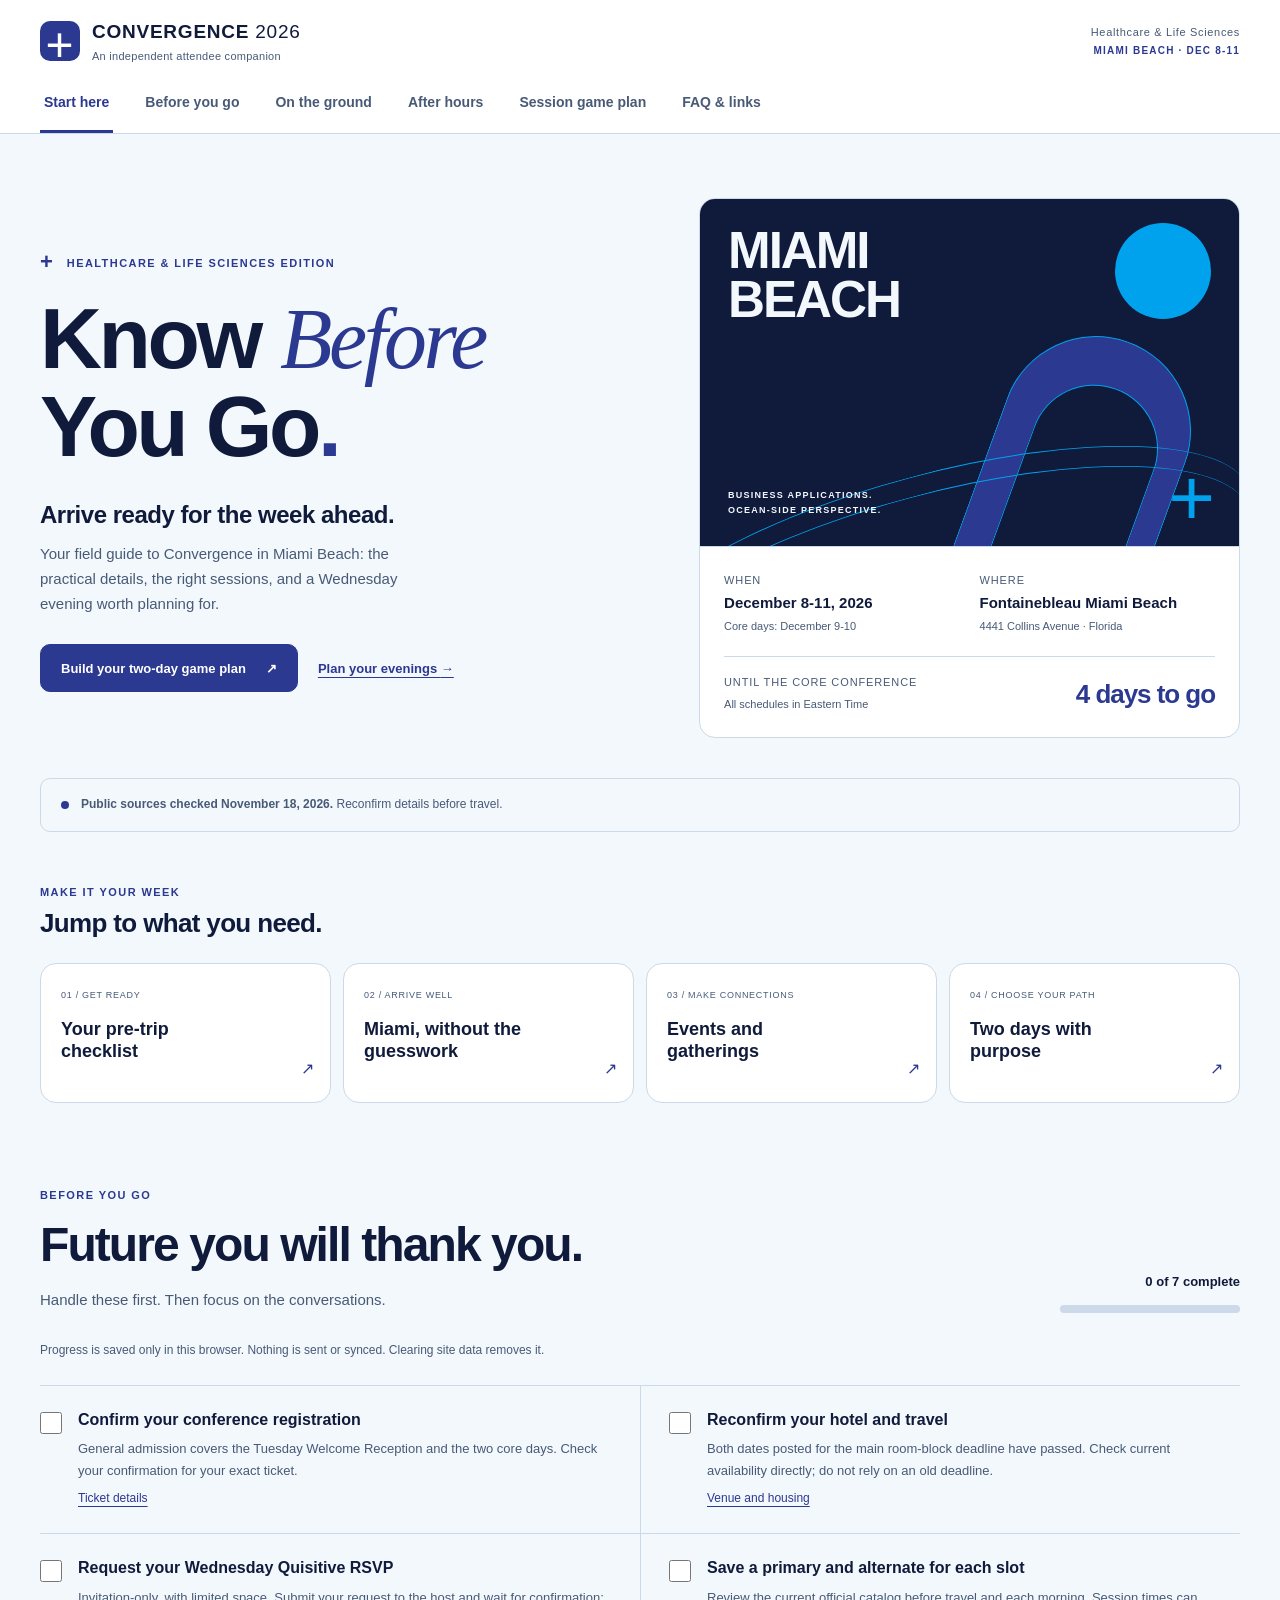
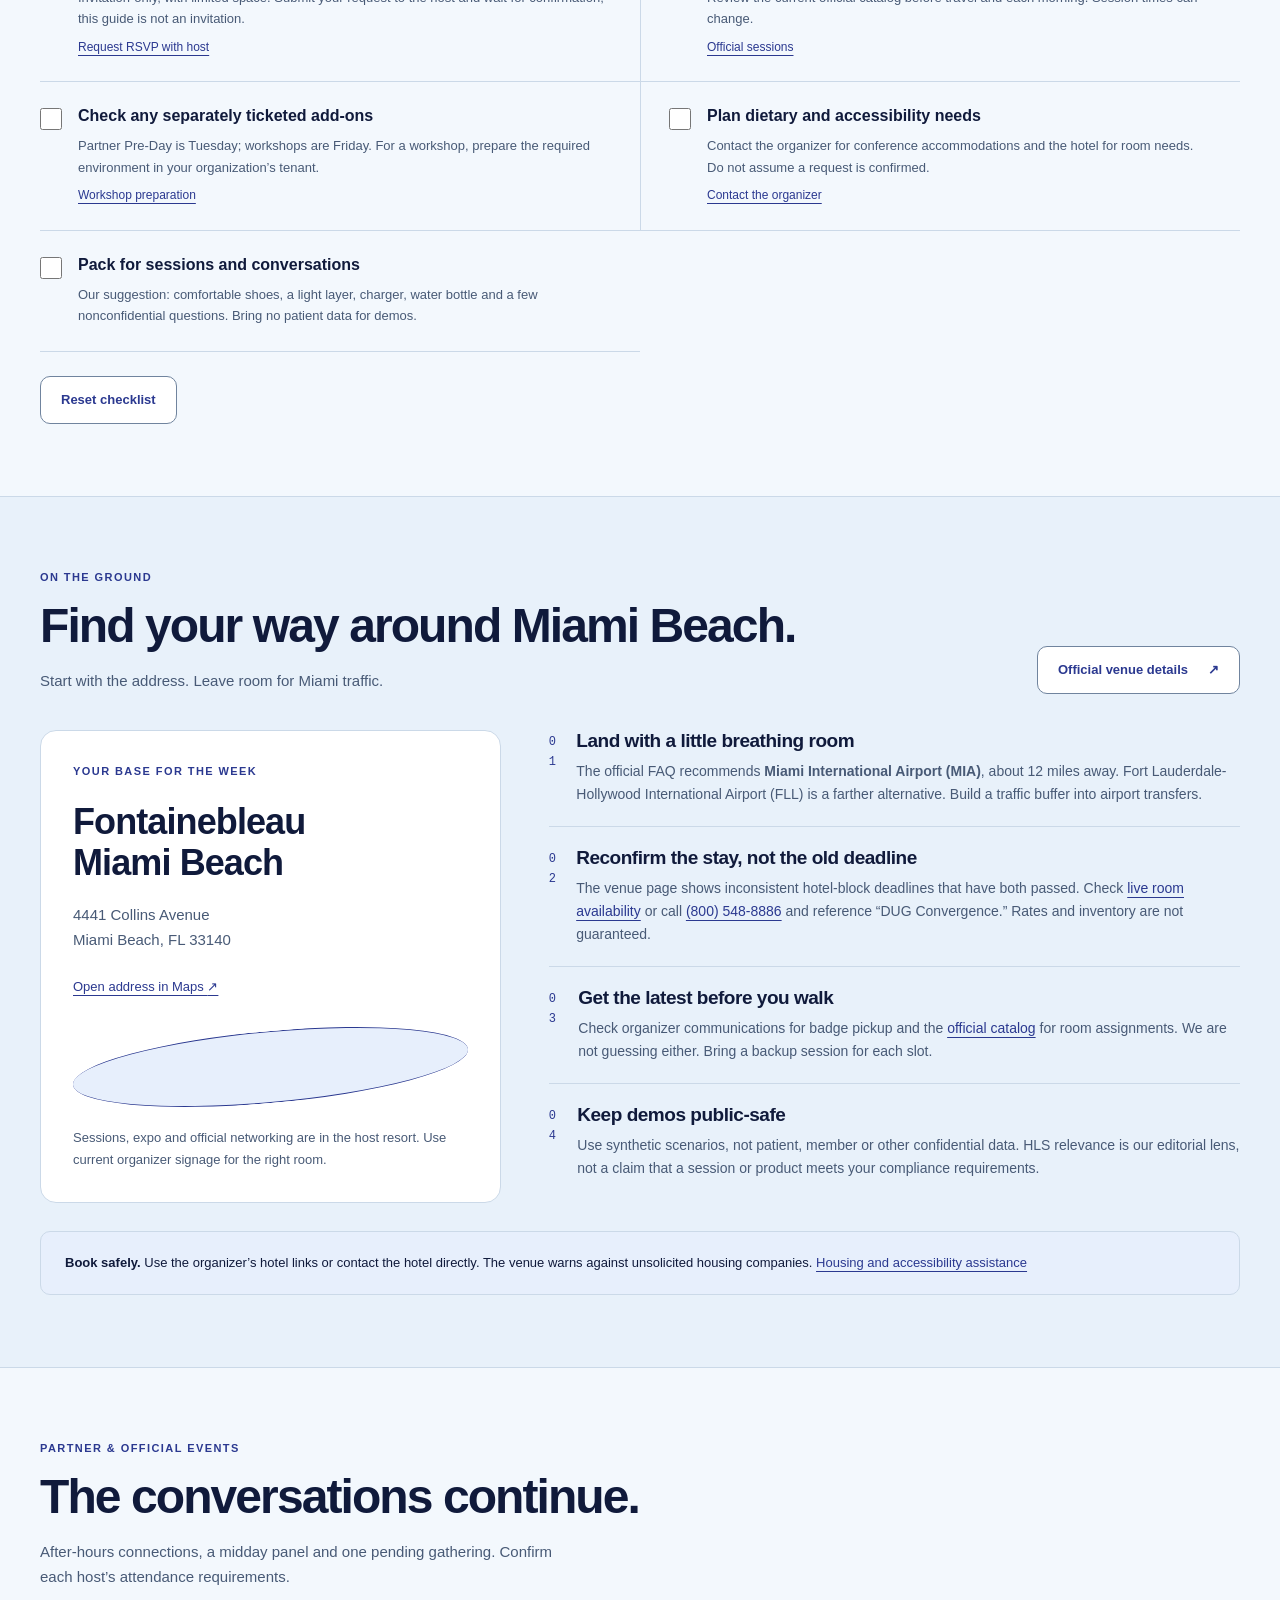
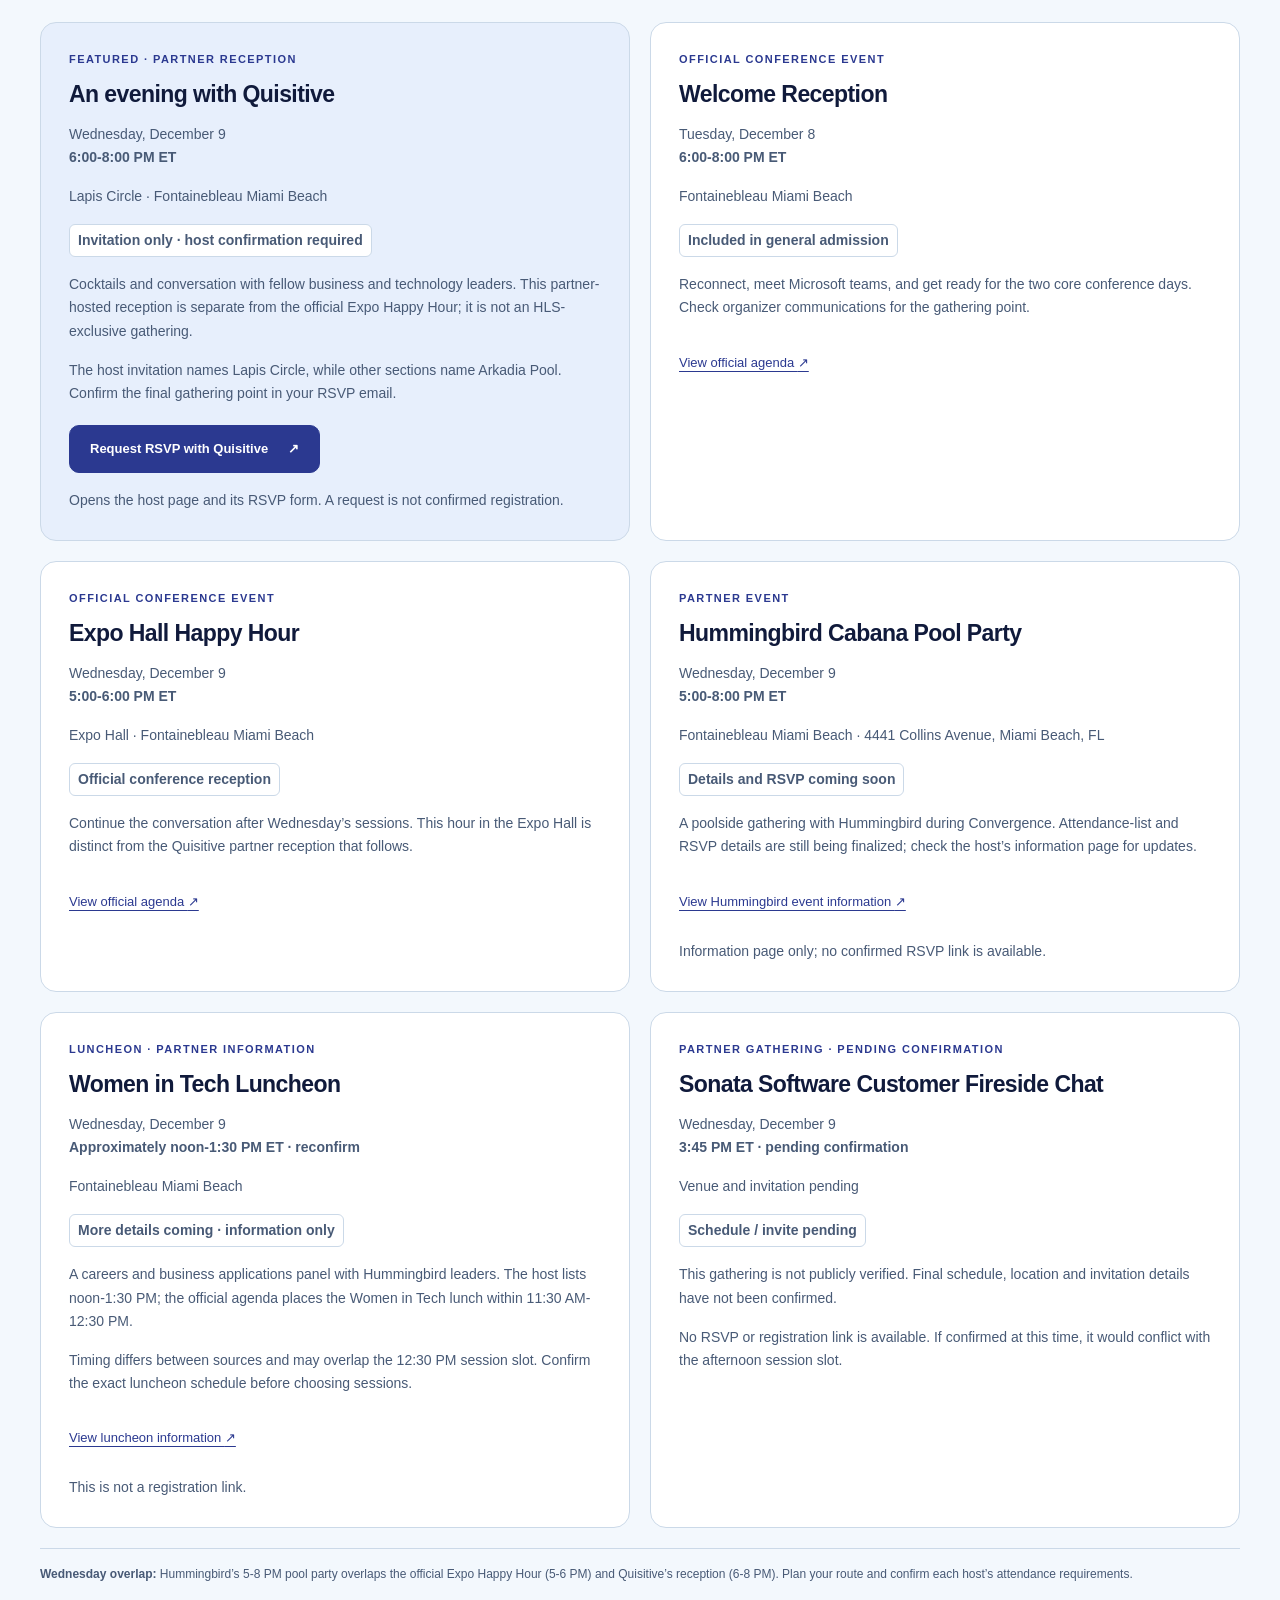
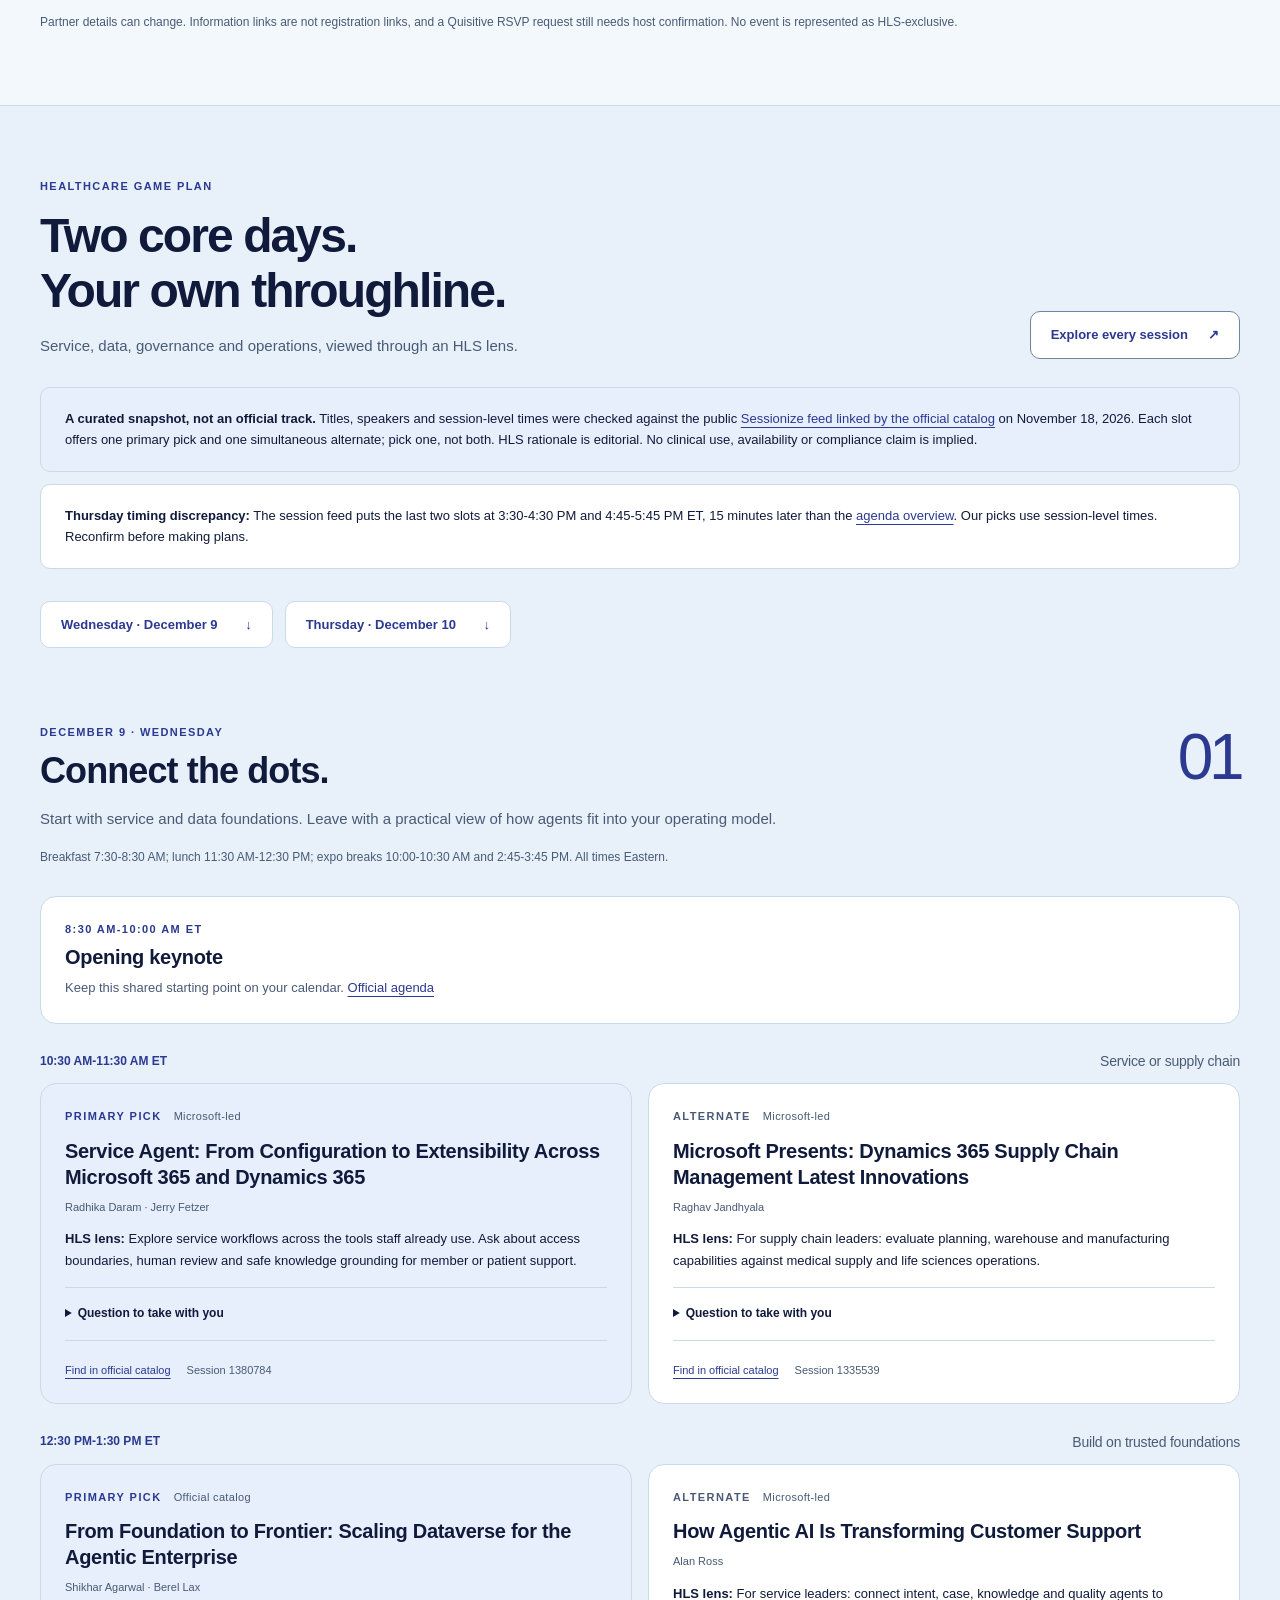
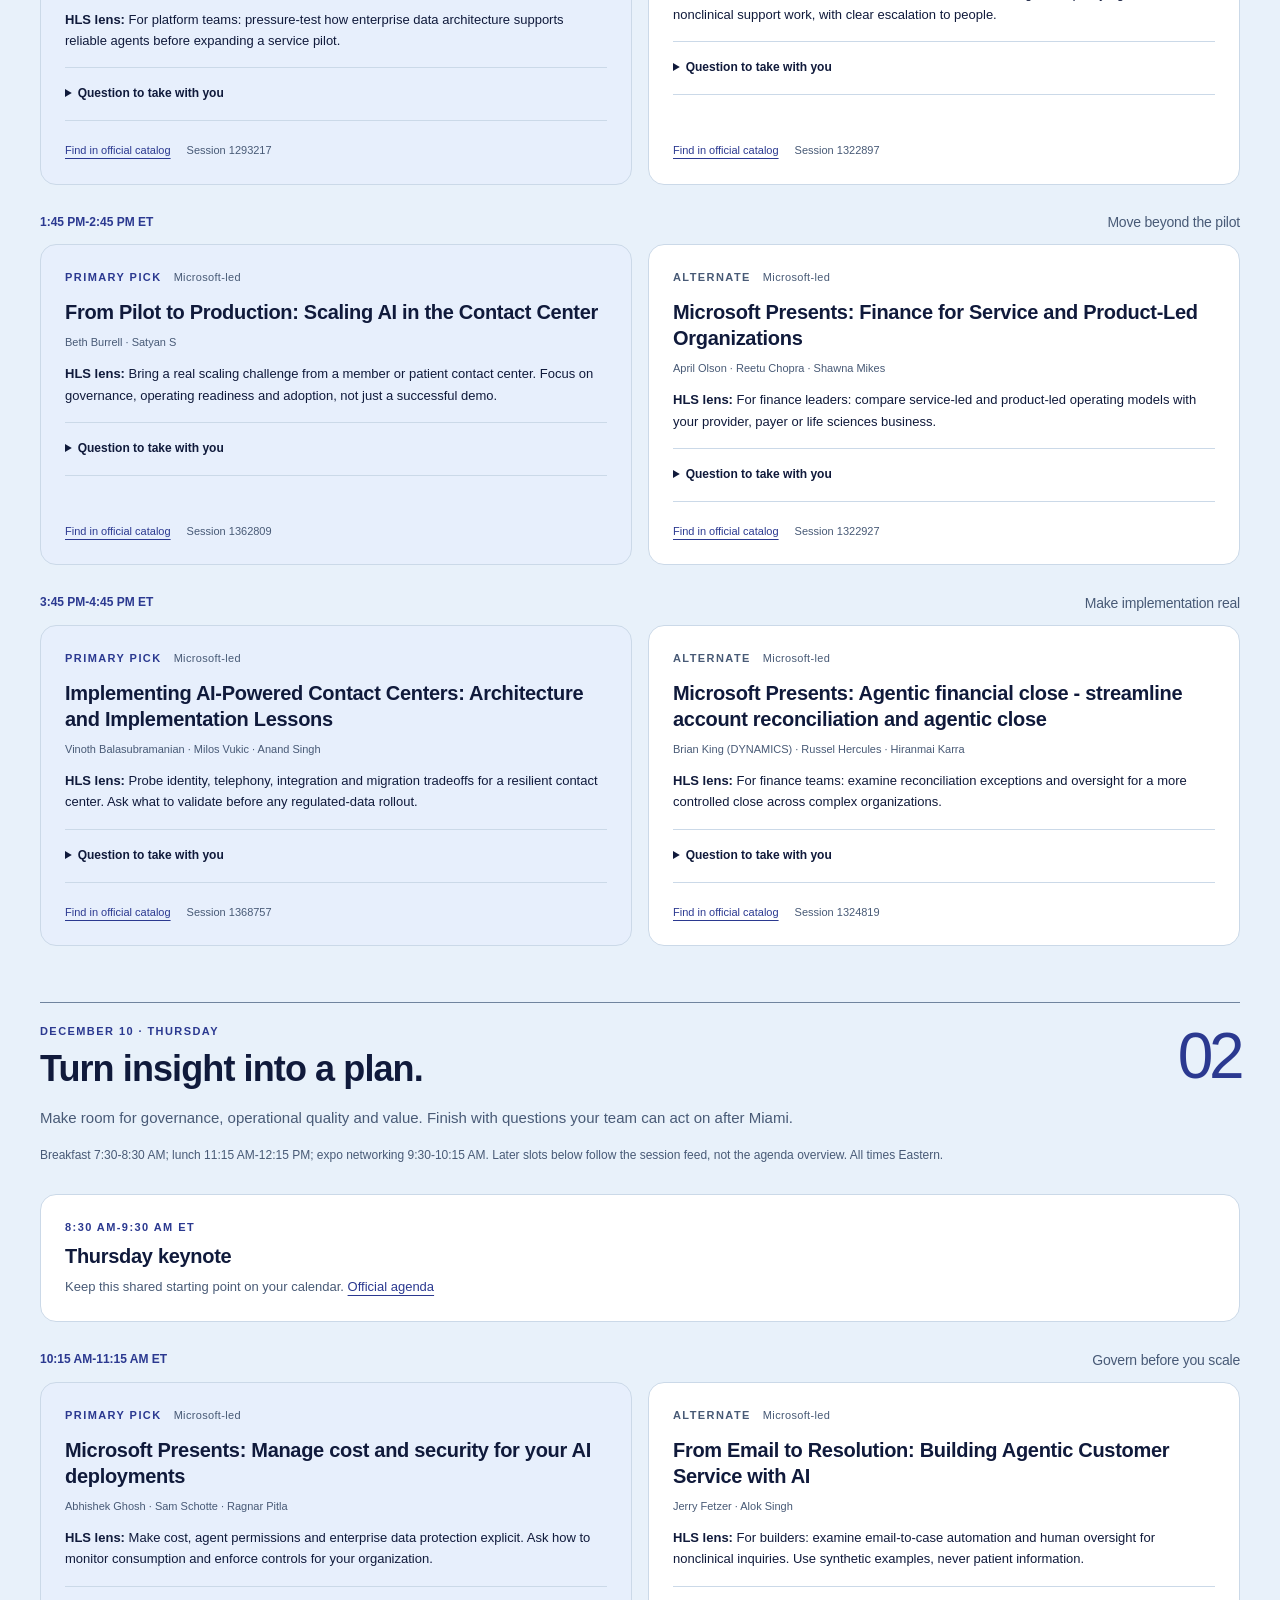
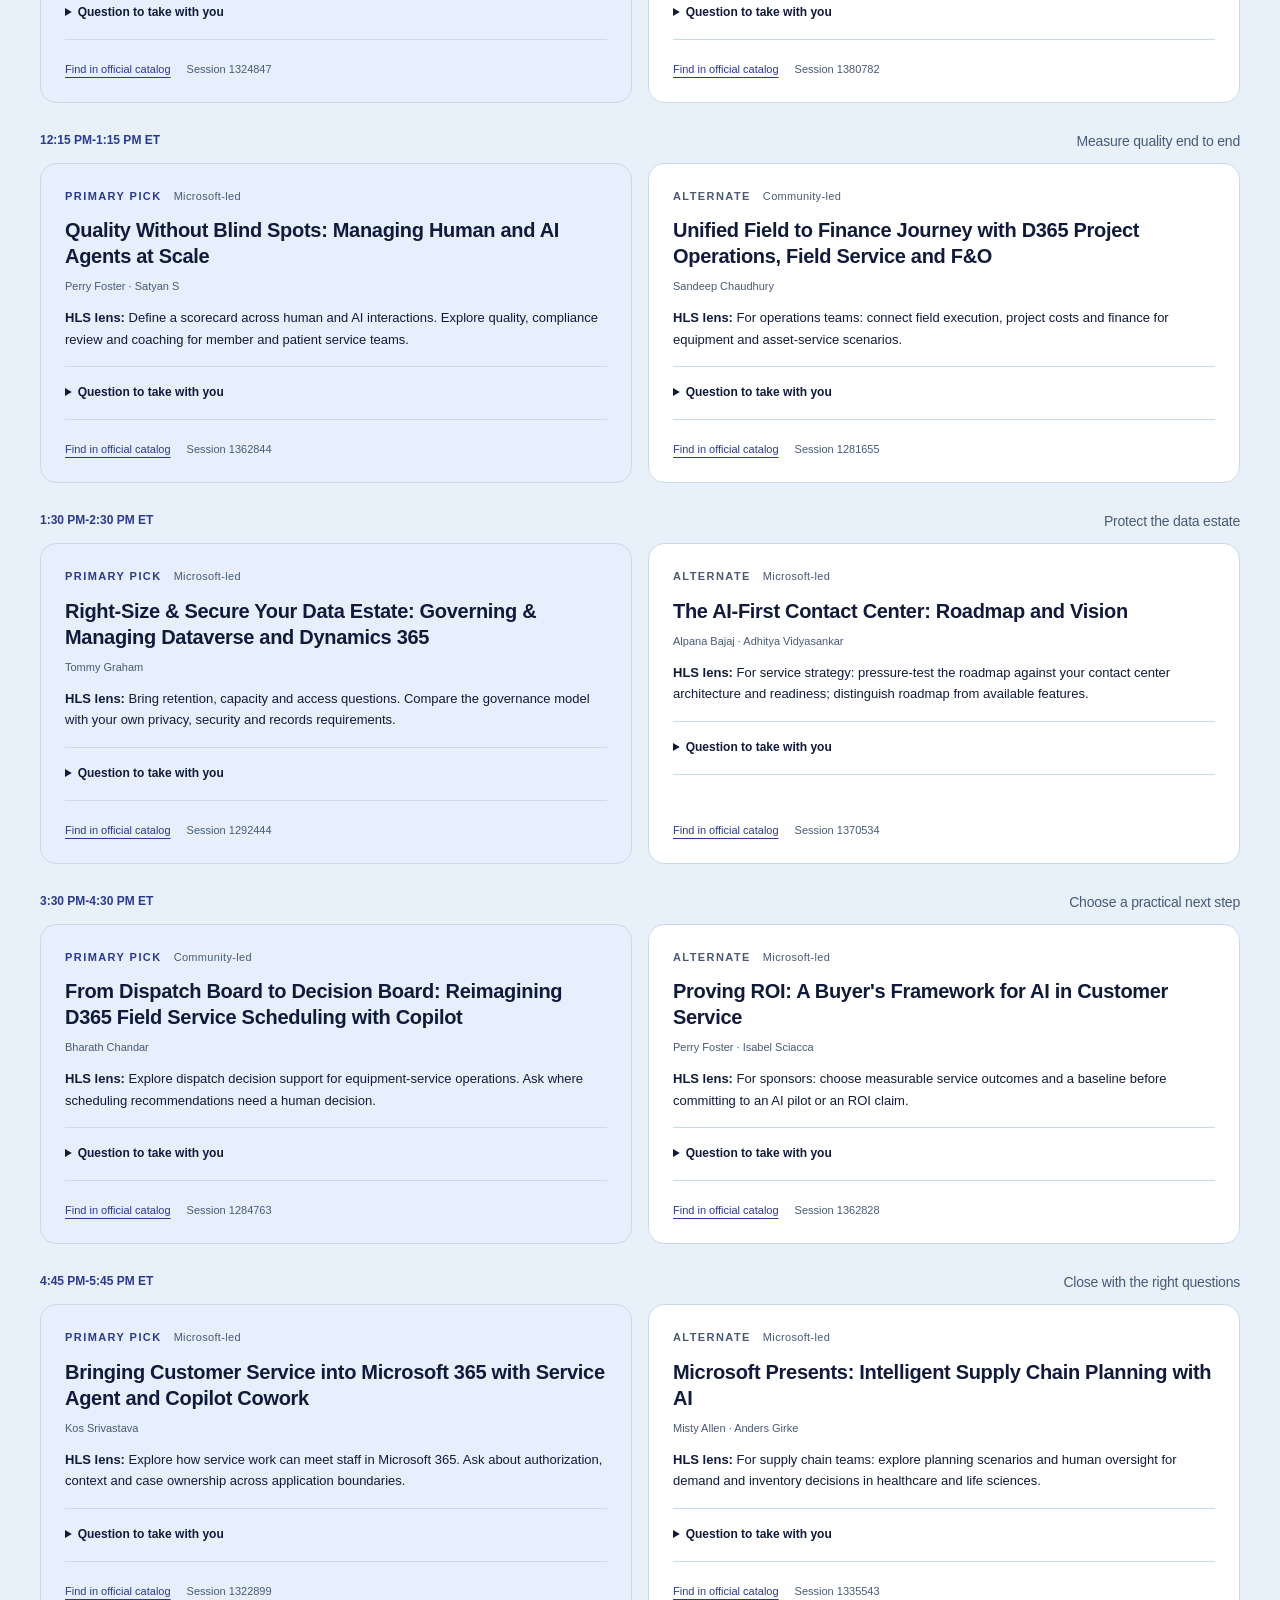
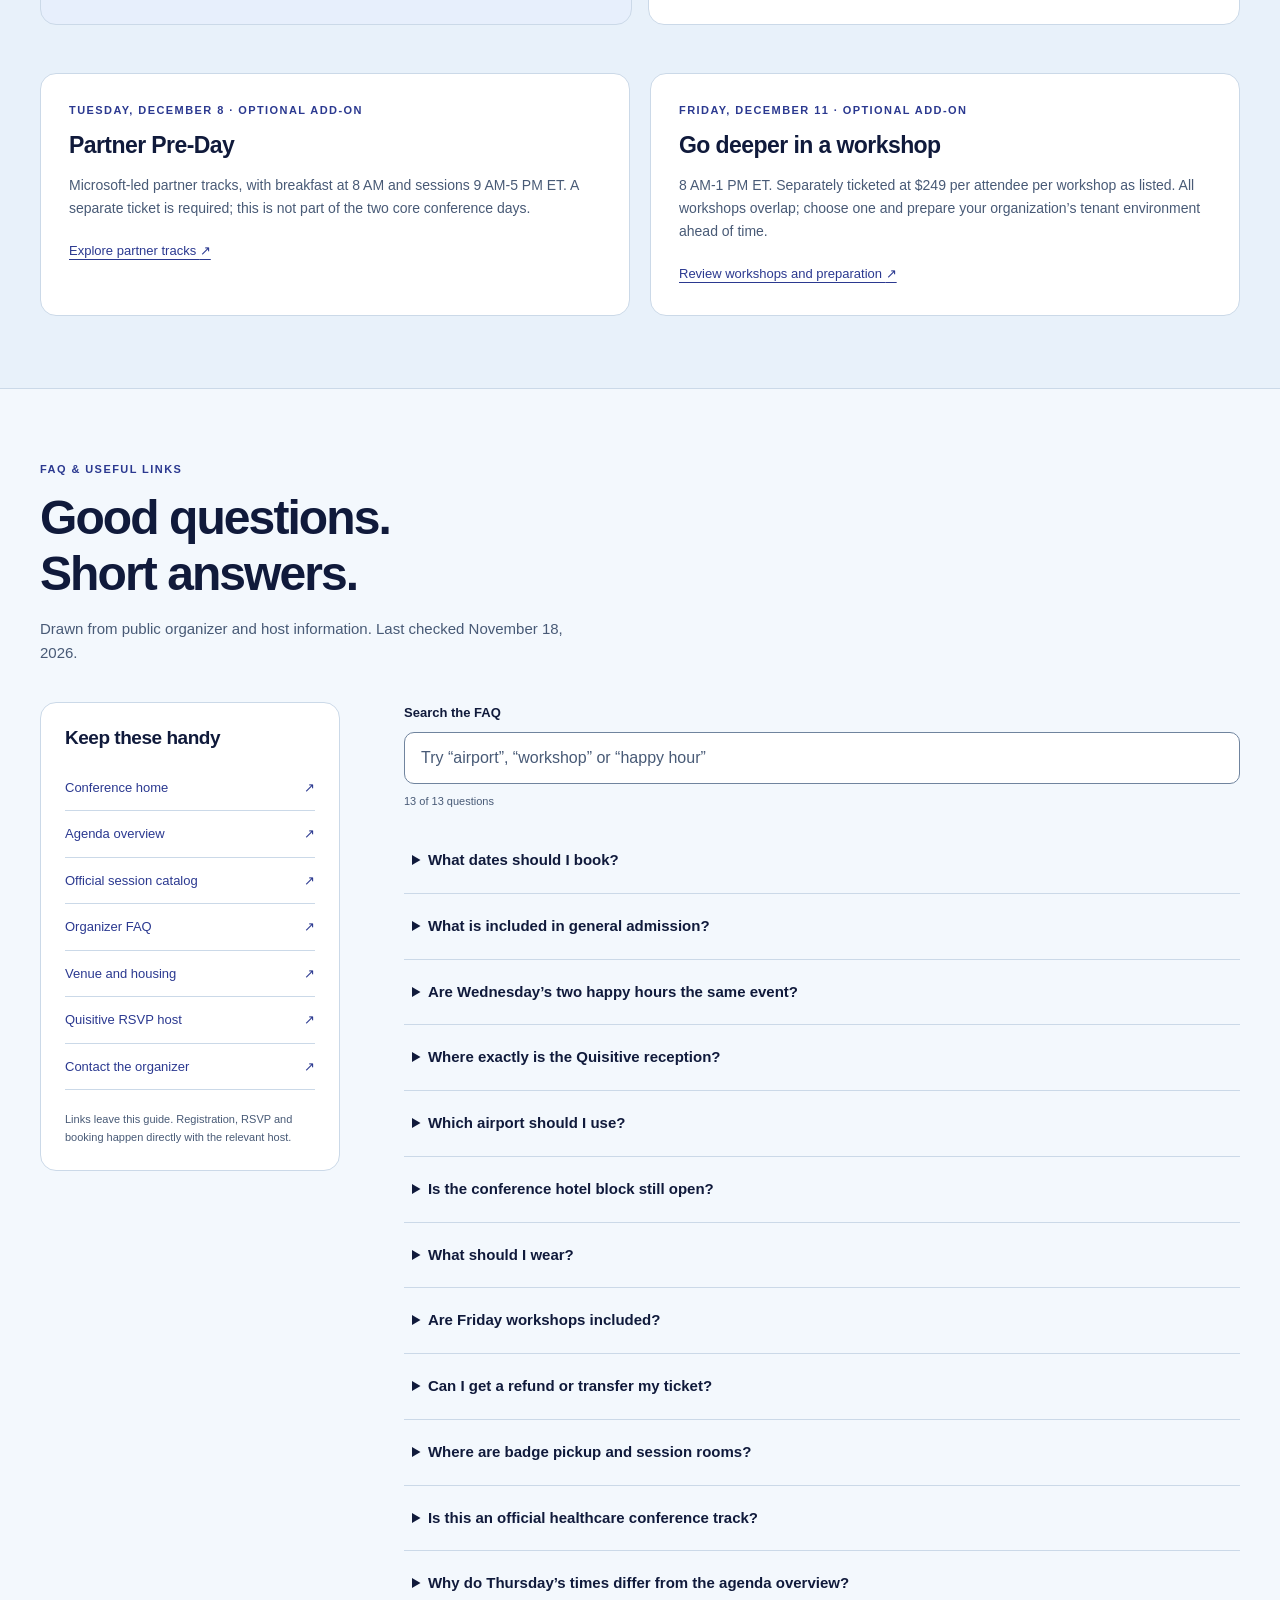
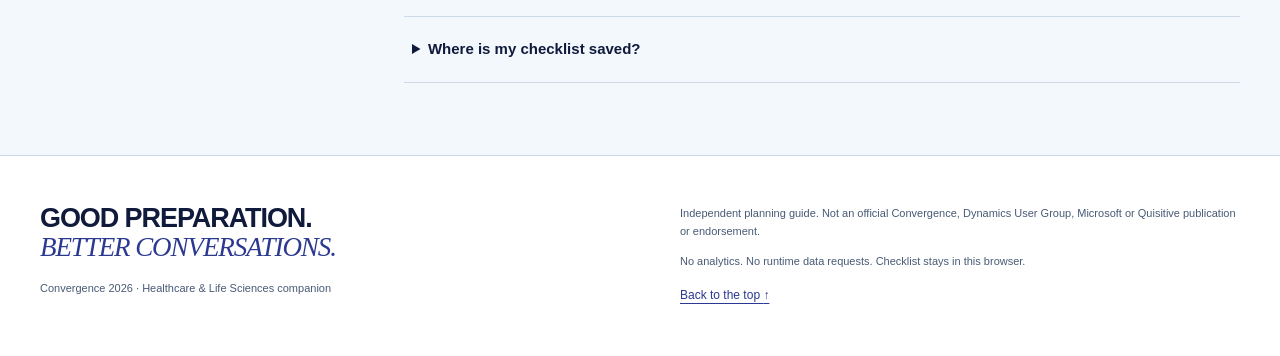
==== index.html @ deee5cc0 "Publish Convergence 2026 attendee guide Co-authored-by: Copilot App <223556219+Copilot@users.noreply" ====
<!doctype html>
<html lang="en">
<head>
<meta charset="UTF-8">
<meta name="viewport" content="width=device-width, initial-scale=1">
<meta name="description" content="A Healthcare & Life Sciences companion to Convergence 2026 in Miami Beach. Plan your trip, sessions and Wednesday evening.">
<meta name="color-scheme" content="light dark">
<title>Know Before You Go | Convergence 2026 · Healthcare & Life Sciences</title>
<script>
  (() => {
    const param = new URLSearchParams(window.location.search).get("scoutTheme");
    const theme =
      param || (window.matchMedia("(prefers-color-scheme: dark)").matches ? "dark" : "light");
    document.documentElement.setAttribute("data-theme", theme);
  })();
</script>
<link rel="stylesheet" href="styles.css">
</head>
<body>
<a class="skip" href="#main">Skip to content</a>
<header class="site-header">
  <div class="wrap header-inner"><a class="brand" href="#start" aria-label="Convergence guide home"><span class="brand-mark" aria-hidden="true">+</span><span>CONVERGENCE <b>2026</b><small>An independent attendee companion</small></span></a><span class="edition">Healthcare &amp; Life Sciences<br><strong>MIAMI BEACH · DEC 8-11</strong></span></div>
  <nav class="wrap nav" aria-label="Guide topics">
    <a href="#start">Start here</a><a href="#before">Before you go</a><a href="#ground">On the ground</a><a href="#evenings">After hours</a><a href="#gameplan">Session game plan</a><a href="#faq">FAQ &amp; links</a>
  </nav>
</header>
<main id="main">
<section class="hero wrap" id="start" aria-labelledby="hero-title">
  <div class="hero-copy"><p class="eyebrow"><span class="mini-plus" aria-hidden="true">+</span> Healthcare &amp; Life Sciences edition</p><h1 id="hero-title">Know <em>Before</em><br>You Go<span class="period">.</span></h1><p class="lede">Arrive ready for the week ahead.</p><p class="hero-description">Your field guide to Convergence in Miami Beach: the practical details, the right sessions, and a Wednesday evening worth planning for.</p><div class="actions"><a class="button" href="#gameplan">Build your two-day game plan <span aria-hidden="true">↗</span></a><a class="text-link" href="#evenings">Plan your evenings <span aria-hidden="true">→</span></a></div></div>
  <div class="destination" aria-label="Destination details">
    <div class="destination-art" aria-hidden="true"><span class="art-label">MIAMI<br>BEACH</span><span class="sun"></span><span class="arch arch-one"></span><span class="arch arch-two"></span><span class="coast coast-one"></span><span class="coast coast-two"></span><span class="art-plus">+</span><span class="art-caption">BUSINESS APPLICATIONS.<br>OCEAN-SIDE PERSPECTIVE.</span></div>
    <div class="destination-details"><div><span>When</span><strong>December 8-11, 2026</strong><small>Core days: December 9-10</small></div><div><span>Where</span><strong>Fontainebleau Miami Beach</strong><small>4441 Collins Avenue · Florida</small></div><div class="countdown"><span>Until the core conference</span><strong id="countdown">December 9</strong><small>All schedules in Eastern Time</small></div></div>
  </div>
</section>
<div class="wrap"><div class="status-band"><span class="status-dot" aria-hidden="true"></span><p><strong>Public sources checked <time datetime="2026-11-18">November 18, 2026</time>.</strong> Reconfirm details before travel.</p></div></div>
<section class="wrap jump-section" aria-labelledby="jump-title"><div class="section-top"><p class="eyebrow">Make it your week</p><h2 id="jump-title">Jump to what you need.</h2></div><nav class="jump-grid" aria-label="Jump to a topic"><a href="#before"><span>01 / GET READY</span><strong>Your pre-trip checklist</strong><b aria-hidden="true">↗</b></a><a href="#ground"><span>02 / ARRIVE WELL</span><strong>Miami, without the guesswork</strong><b aria-hidden="true">↗</b></a><a href="#evenings"><span>03 / MAKE CONNECTIONS</span><strong>Events and gatherings</strong><b aria-hidden="true">↗</b></a><a href="#gameplan"><span>04 / CHOOSE YOUR PATH</span><strong>Two days with purpose</strong><b aria-hidden="true">↗</b></a></nav></section>
<section class="section wrap" id="before" aria-labelledby="before-title"><div class="section-heading"><div><p class="eyebrow">Before you go</p><h2 id="before-title">Future you will thank you.</h2><p>Handle these first. Then focus on the conversations.</p></div><div class="progress-box"><strong id="check-count">0 of 7 complete</strong><progress id="check-progress" value="0" max="7" aria-label="Pre-trip checklist completion"></progress></div></div>
  <p class="local-note" id="storage-note" role="status">Check things off here. Saving your progress in this browser requires JavaScript and local storage.</p>
  <ul class="checklist"><li><label class="check-row" for="check-registration"><input type="checkbox" id="check-registration" data-check="registration"><span><strong>Confirm your conference registration</strong><span>General admission covers the Tuesday Welcome Reception and the two core days. Check your confirmation for your exact ticket.</span></span></label><p class="check-link"><a href="https://convergence365.com/frequently-asked-questions/">Ticket details</a></p></li><li><label class="check-row" for="check-hotel"><input type="checkbox" id="check-hotel" data-check="hotel"><span><strong>Reconfirm your hotel and travel</strong><span>Both dates posted for the main room-block deadline have passed. Check current availability directly; do not rely on an old deadline.</span></span></label><p class="check-link"><a href="https://convergence365.com/venue/">Venue and housing</a></p></li><li><label class="check-row" for="check-quisitive"><input type="checkbox" id="check-quisitive" data-check="quisitive"><span><strong>Request your Wednesday Quisitive RSVP</strong><span>Invitation-only, with limited space. Submit your request to the host and wait for confirmation; this guide is not an invitation.</span></span></label><p class="check-link"><a href="https://info.quisitive.com/convergence-happy-hour/">Request RSVP with host</a></p></li><li><label class="check-row" for="check-sessions"><input type="checkbox" id="check-sessions" data-check="sessions"><span><strong>Save a primary and alternate for each slot</strong><span>Review the current official catalog before travel and each morning. Session times can change.</span></span></label><p class="check-link"><a href="https://convergence365.com/sessions/">Official sessions</a></p></li><li><label class="check-row" for="check-addons"><input type="checkbox" id="check-addons" data-check="addons"><span><strong>Check any separately ticketed add-ons</strong><span>Partner Pre-Day is Tuesday; workshops are Friday. For a workshop, prepare the required environment in your organization’s tenant.</span></span></label><p class="check-link"><a href="https://convergence365.com/workshops/">Workshop preparation</a></p></li><li><label class="check-row" for="check-access"><input type="checkbox" id="check-access" data-check="access"><span><strong>Plan dietary and accessibility needs</strong><span>Contact the organizer for conference accommodations and the hotel for room needs. Do not assume a request is confirmed.</span></span></label><p class="check-link"><a href="mailto:info@dynamicsusergroup.com">Contact the organizer</a></p></li><li><label class="check-row" for="check-pack"><input type="checkbox" id="check-pack" data-check="pack"><span><strong>Pack for sessions and conversations</strong><span>Our suggestion: comfortable shoes, a light layer, charger, water bottle and a few nonconfidential questions. Bring no patient data for demos.</span></span></label></li></ul>
  <button class="secondary" id="reset-checks" type="button" hidden>Reset checklist</button>
</section>
<section class="section ground-section" id="ground" aria-labelledby="ground-title"><div class="wrap"><div class="section-heading"><div><p class="eyebrow">On the ground</p><h2 id="ground-title">Find your way around Miami Beach.</h2><p>Start with the address. Leave room for Miami traffic.</p></div><a class="button secondary" href="https://convergence365.com/venue/">Official venue details <span aria-hidden="true">↗</span></a></div>
  <div class="logistics-grid"><article class="venue-card"><p class="eyebrow">Your base for the week</p><h3>Fontainebleau<br>Miami Beach</h3><address>4441 Collins Avenue<br>Miami Beach, FL 33140</address><a href="https://www.google.com/maps/search/?api=1&amp;query=Fontainebleau+Miami+Beach+4441+Collins+Avenue">Open address in Maps <span aria-hidden="true">↗</span></a><div class="venue-line" aria-hidden="true"></div><p>Sessions, expo and official networking are in the host resort. Use current organizer signage for the right room.</p></article>
  <div class="logistics-notes"><article><span class="number">01</span><div><h3>Land with a little breathing room</h3><p>The official FAQ recommends <strong>Miami International Airport (MIA)</strong>, about 12 miles away. Fort Lauderdale-Hollywood International Airport (FLL) is a farther alternative. Build a traffic buffer into airport transfers.</p></div></article><article><span class="number">02</span><div><h3>Reconfirm the stay, not the old deadline</h3><p>The venue page shows inconsistent hotel-block deadlines that have both passed. Check <a href="https://book.passkey.com/go/convergence2026">live room availability</a> or call <a href="tel:+18005488886">(800) 548-8886</a> and reference “DUG Convergence.” Rates and inventory are not guaranteed.</p></div></article><article><span class="number">03</span><div><h3>Get the latest before you walk</h3><p>Check organizer communications for badge pickup and the <a href="https://convergence365.com/sessions/">official catalog</a> for room assignments. We are not guessing either. Bring a backup session for each slot.</p></div></article><article><span class="number">04</span><div><h3>Keep demos public-safe</h3><p>Use synthetic scenarios, not patient, member or other confidential data. HLS relevance is our editorial lens, not a claim that a session or product meets your compliance requirements.</p></div></article></div></div>
  <div class="note"><strong>Book safely.</strong> Use the organizer’s hotel links or contact the hotel directly. The venue warns against unsolicited housing companies. <a href="https://convergence365.com/venue/">Housing and accessibility assistance</a></div>
</div></section>
<section class="section wrap" id="evenings" aria-labelledby="evenings-title"><div class="section-heading"><div><p class="eyebrow">Partner &amp; official events</p><h2 id="evenings-title">The conversations continue.</h2><p>After-hours connections, a midday panel and one pending gathering. Confirm each host’s attendance requirements.</p></div></div>
  <div class="two-col events-grid"><article class="card event-card event-featured" id="event-quisitive" aria-labelledby="event-title-quisitive">
  <p class="eyebrow">Featured · Partner reception</p>
  <h3 id="event-title-quisitive">An evening with Quisitive</h3>
  <p class="event-when">Wednesday, December 9<br><strong>6:00-8:00 PM ET</strong></p>
  <p class="event-location">Lapis Circle · Fontainebleau Miami Beach</p>
  <p class="event-status">Invitation only · host confirmation required</p>
  <p>Cocktails and conversation with fellow business and technology leaders. This partner-hosted reception is separate from the official Expo Happy Hour; it is not an HLS-exclusive gathering.</p>
  <p class="event-note">The host invitation names Lapis Circle, while other sections name Arkadia Pool. Confirm the final gathering point in your RSVP email.</p>
  <a class="button" href="https://info.quisitive.com/convergence-happy-hour/">Request RSVP with Quisitive <span aria-hidden="true">↗</span></a>
  <p class="event-footnote">Opens the host page and its RSVP form. A request is not confirmed registration.</p>
</article><article class="card event-card" id="event-welcome" aria-labelledby="event-title-welcome">
  <p class="eyebrow">Official conference event</p>
  <h3 id="event-title-welcome">Welcome Reception</h3>
  <p class="event-when">Tuesday, December 8<br><strong>6:00-8:00 PM ET</strong></p>
  <p class="event-location">Fontainebleau Miami Beach</p>
  <p class="event-status">Included in general admission</p>
  <p>Reconnect, meet Microsoft teams, and get ready for the two core conference days. Check organizer communications for the gathering point.</p>
  
  <a class="event-info-link" href="https://convergence365.com/agenda-at-a-glance/">View official agenda <span aria-hidden="true">↗</span></a>
  
</article><article class="card event-card" id="event-expo" aria-labelledby="event-title-expo">
  <p class="eyebrow">Official conference event</p>
  <h3 id="event-title-expo">Expo Hall Happy Hour</h3>
  <p class="event-when">Wednesday, December 9<br><strong>5:00-6:00 PM ET</strong></p>
  <p class="event-location">Expo Hall · Fontainebleau Miami Beach</p>
  <p class="event-status">Official conference reception</p>
  <p>Continue the conversation after Wednesday’s sessions. This hour in the Expo Hall is distinct from the Quisitive partner reception that follows.</p>
  
  <a class="event-info-link" href="https://convergence365.com/agenda-at-a-glance/">View official agenda <span aria-hidden="true">↗</span></a>
  
</article><article class="card event-card" id="event-hummingbird-pool" aria-labelledby="event-title-hummingbird-pool">
  <p class="eyebrow">Partner event</p>
  <h3 id="event-title-hummingbird-pool">Hummingbird Cabana Pool Party</h3>
  <p class="event-when">Wednesday, December 9<br><strong>5:00-8:00 PM ET</strong></p>
  <p class="event-location">Fontainebleau Miami Beach · 4441 Collins Avenue, Miami Beach, FL</p>
  <p class="event-status">Details and RSVP coming soon</p>
  <p>A poolside gathering with Hummingbird during Convergence. Attendance-list and RSVP details are still being finalized; check the host’s information page for updates.</p>
  
  <a class="event-info-link" href="https://hummingbirdworks.ai/events/convergence-365-2026">View Hummingbird event information <span aria-hidden="true">↗</span></a>
  <p class="event-footnote">Information page only; no confirmed RSVP link is available.</p>
</article><article class="card event-card" id="event-women-in-tech" aria-labelledby="event-title-women-in-tech">
  <p class="eyebrow">Luncheon · partner information</p>
  <h3 id="event-title-women-in-tech">Women in Tech Luncheon</h3>
  <p class="event-when">Wednesday, December 9<br><strong>Approximately noon-1:30 PM ET · reconfirm</strong></p>
  <p class="event-location">Fontainebleau Miami Beach</p>
  <p class="event-status">More details coming · information only</p>
  <p>A careers and business applications panel with Hummingbird leaders. The host lists noon-1:30 PM; the official agenda places the Women in Tech lunch within 11:30 AM-12:30 PM.</p>
  <p class="event-note">Timing differs between sources and may overlap the 12:30 PM session slot. Confirm the exact luncheon schedule before choosing sessions.</p>
  <a class="event-info-link" href="https://hummingbirdworks.ai/events/convergence-365-2026">View luncheon information <span aria-hidden="true">↗</span></a>
  <p class="event-footnote">This is not a registration link.</p>
</article><article class="card event-card" id="event-sonata" aria-labelledby="event-title-sonata">
  <p class="eyebrow">Partner gathering · pending confirmation</p>
  <h3 id="event-title-sonata">Sonata Software Customer Fireside Chat</h3>
  <p class="event-when">Wednesday, December 9<br><strong>3:45 PM ET · pending confirmation</strong></p>
  <p class="event-location">Venue and invitation pending</p>
  <p class="event-status">Schedule / invite pending</p>
  <p>This gathering is not publicly verified. Final schedule, location and invitation details have not been confirmed.</p>
  <p class="event-note">No RSVP or registration link is available. If confirmed at this time, it would conflict with the afternoon session slot.</p>
  
  
</article></div>
  <p class="local-note overlap-note"><strong>Wednesday overlap:</strong> Hummingbird’s 5-8 PM pool party overlaps the official Expo Happy Hour (5-6 PM) and Quisitive’s reception (6-8 PM). Plan your route and confirm each host’s attendance requirements.</p>
  <p class="local-note">Partner details can change. Information links are not registration links, and a Quisitive RSVP request still needs host confirmation. No event is represented as HLS-exclusive.</p>
</section>
<section class="section gameplan-section" id="gameplan" aria-labelledby="gameplan-title"><div class="wrap"><div class="section-heading"><div><p class="eyebrow">Healthcare game plan</p><h2 id="gameplan-title">Two core days.<br>Your own throughline.</h2><p>Service, data, governance and operations, viewed through an HLS lens.</p></div><a class="button secondary" href="https://convergence365.com/sessions/">Explore every session <span aria-hidden="true">↗</span></a></div>
  <div class="note"><strong>A curated snapshot, not an official track.</strong> Titles, speakers and session-level times were checked against the public <a href="https://sessionize.com/api/v2/i9eggm8p/view/All">Sessionize feed linked by the official catalog</a> on <time datetime="2026-11-18">November 18, 2026</time>. Each slot offers one primary pick and one simultaneous alternate; pick one, not both. HLS rationale is editorial. No clinical use, availability or compliance claim is implied.</div>
  <div class="note timing-note"><strong>Thursday timing discrepancy:</strong> The session feed puts the last two slots at 3:30-4:30 PM and 4:45-5:45 PM ET, 15 minutes later than the <a href="https://convergence365.com/agenda-at-a-glance/">agenda overview</a>. Our picks use session-level times. Reconfirm before making plans.</div>
  <nav class="day-nav" aria-label="Jump to conference day"><a href="#day-1">Wednesday · December 9 <span aria-hidden="true">↓</span></a><a href="#day-2">Thursday · December 10 <span aria-hidden="true">↓</span></a></nav>
  <section class="day" id="day-1" aria-labelledby="day-heading-1" data-day="2026-12-09">
  <div class="day-heading"><div><p class="eyebrow">December 9 · Wednesday</p><h3 id="day-heading-1">Connect the dots.</h3></div><span class="day-number" aria-hidden="true">01</span></div>
  <p>Start with service and data foundations. Leave with a practical view of how agents fit into your operating model.</p><p class="rhythm">Breakfast 7:30-8:30 AM; lunch 11:30 AM-12:30 PM; expo breaks 10:00-10:30 AM and 2:45-3:45 PM. All times Eastern.</p>
  <div class="keynote"><p class="eyebrow">8:30 AM-10:00 AM ET</p><h4>Opening keynote</h4><p>Keep this shared starting point on your calendar. <a href="https://convergence365.com/agenda-at-a-glance/">Official agenda</a></p></div>
  <section class="slot" aria-labelledby="slot-0-0"><div class="slot-heading"><p class="slot-time">10:30 AM-11:30 AM ET</p><h4 id="slot-0-0">Service or supply chain</h4></div><div class="session-pair"><article class="session primary" data-session-id="1380784">
    <p class="eyebrow">Primary pick <span>Microsoft-led</span></p>
    <h4>Service Agent: From Configuration to Extensibility Across Microsoft 365 and Dynamics 365</h4><p class="speakers">Radhika Daram · Jerry Fetzer</p>
    <p><strong>HLS lens:</strong> Explore service workflows across the tools staff already use. Ask about access boundaries, human review and safe knowledge grounding for member or patient support.</p>
    <details><summary>Question to take with you</summary><p>What is available today, what needs configuration, and what evidence would our security, privacy and operations teams need before production use?</p></details>
    <p class="source"><a href="https://convergence365.com/sessions/">Find in official catalog</a> <span>Session 1380784</span></p>
  </article><article class="session alternate" data-session-id="1335539">
    <p class="eyebrow">Alternate <span>Microsoft-led</span></p>
    <h4>Microsoft Presents: Dynamics 365 Supply Chain Management Latest Innovations</h4><p class="speakers">Raghav Jandhyala</p>
    <p><strong>HLS lens:</strong> For supply chain leaders: evaluate planning, warehouse and manufacturing capabilities against medical supply and life sciences operations.</p>
    <details><summary>Question to take with you</summary><p>What is available today, what needs configuration, and what evidence would our security, privacy and operations teams need before production use?</p></details>
    <p class="source"><a href="https://convergence365.com/sessions/">Find in official catalog</a> <span>Session 1335539</span></p>
  </article></div></section><section class="slot" aria-labelledby="slot-0-1"><div class="slot-heading"><p class="slot-time">12:30 PM-1:30 PM ET</p><h4 id="slot-0-1">Build on trusted foundations</h4></div><div class="session-pair"><article class="session primary" data-session-id="1293217">
    <p class="eyebrow">Primary pick <span>Official catalog</span></p>
    <h4>From Foundation to Frontier: Scaling Dataverse for the Agentic Enterprise</h4><p class="speakers">Shikhar Agarwal · Berel Lax</p>
    <p><strong>HLS lens:</strong> For platform teams: pressure-test how enterprise data architecture supports reliable agents before expanding a service pilot.</p>
    <details><summary>Question to take with you</summary><p>What is available today, what needs configuration, and what evidence would our security, privacy and operations teams need before production use?</p></details>
    <p class="source"><a href="https://convergence365.com/sessions/">Find in official catalog</a> <span>Session 1293217</span></p>
  </article><article class="session alternate" data-session-id="1322897">
    <p class="eyebrow">Alternate <span>Microsoft-led</span></p>
    <h4>How Agentic AI Is Transforming Customer Support</h4><p class="speakers">Alan Ross</p>
    <p><strong>HLS lens:</strong> For service leaders: connect intent, case, knowledge and quality agents to nonclinical support work, with clear escalation to people.</p>
    <details><summary>Question to take with you</summary><p>What is available today, what needs configuration, and what evidence would our security, privacy and operations teams need before production use?</p></details>
    <p class="source"><a href="https://convergence365.com/sessions/">Find in official catalog</a> <span>Session 1322897</span></p>
  </article></div></section><section class="slot" aria-labelledby="slot-0-2"><div class="slot-heading"><p class="slot-time">1:45 PM-2:45 PM ET</p><h4 id="slot-0-2">Move beyond the pilot</h4></div><div class="session-pair"><article class="session primary" data-session-id="1362809">
    <p class="eyebrow">Primary pick <span>Microsoft-led</span></p>
    <h4>From Pilot to Production: Scaling AI in the Contact Center</h4><p class="speakers">Beth Burrell · Satyan S</p>
    <p><strong>HLS lens:</strong> Bring a real scaling challenge from a member or patient contact center. Focus on governance, operating readiness and adoption, not just a successful demo.</p>
    <details><summary>Question to take with you</summary><p>What is available today, what needs configuration, and what evidence would our security, privacy and operations teams need before production use?</p></details>
    <p class="source"><a href="https://convergence365.com/sessions/">Find in official catalog</a> <span>Session 1362809</span></p>
  </article><article class="session alternate" data-session-id="1322927">
    <p class="eyebrow">Alternate <span>Microsoft-led</span></p>
    <h4>Microsoft Presents: Finance for Service and Product-Led Organizations</h4><p class="speakers">April Olson · Reetu Chopra · Shawna Mikes</p>
    <p><strong>HLS lens:</strong> For finance leaders: compare service-led and product-led operating models with your provider, payer or life sciences business.</p>
    <details><summary>Question to take with you</summary><p>What is available today, what needs configuration, and what evidence would our security, privacy and operations teams need before production use?</p></details>
    <p class="source"><a href="https://convergence365.com/sessions/">Find in official catalog</a> <span>Session 1322927</span></p>
  </article></div></section><section class="slot" aria-labelledby="slot-0-3"><div class="slot-heading"><p class="slot-time">3:45 PM-4:45 PM ET</p><h4 id="slot-0-3">Make implementation real</h4></div><div class="session-pair"><article class="session primary" data-session-id="1368757">
    <p class="eyebrow">Primary pick <span>Microsoft-led</span></p>
    <h4>Implementing AI-Powered Contact Centers:  Architecture and Implementation Lessons</h4><p class="speakers">Vinoth Balasubramanian · Milos Vukic · Anand Singh</p>
    <p><strong>HLS lens:</strong> Probe identity, telephony, integration and migration tradeoffs for a resilient contact center. Ask what to validate before any regulated-data rollout.</p>
    <details><summary>Question to take with you</summary><p>What is available today, what needs configuration, and what evidence would our security, privacy and operations teams need before production use?</p></details>
    <p class="source"><a href="https://convergence365.com/sessions/">Find in official catalog</a> <span>Session 1368757</span></p>
  </article><article class="session alternate" data-session-id="1324819">
    <p class="eyebrow">Alternate <span>Microsoft-led</span></p>
    <h4>Microsoft Presents: Agentic financial close - streamline account reconciliation and agentic close</h4><p class="speakers">Brian King (DYNAMICS) · Russel Hercules · Hiranmai Karra</p>
    <p><strong>HLS lens:</strong> For finance teams: examine reconciliation exceptions and oversight for a more controlled close across complex organizations.</p>
    <details><summary>Question to take with you</summary><p>What is available today, what needs configuration, and what evidence would our security, privacy and operations teams need before production use?</p></details>
    <p class="source"><a href="https://convergence365.com/sessions/">Find in official catalog</a> <span>Session 1324819</span></p>
  </article></div></section>
</section><section class="day" id="day-2" aria-labelledby="day-heading-2" data-day="2026-12-10">
  <div class="day-heading"><div><p class="eyebrow">December 10 · Thursday</p><h3 id="day-heading-2">Turn insight into a plan.</h3></div><span class="day-number" aria-hidden="true">02</span></div>
  <p>Make room for governance, operational quality and value. Finish with questions your team can act on after Miami.</p><p class="rhythm">Breakfast 7:30-8:30 AM; lunch 11:15 AM-12:15 PM; expo networking 9:30-10:15 AM. Later slots below follow the session feed, not the agenda overview. All times Eastern.</p>
  <div class="keynote"><p class="eyebrow">8:30 AM-9:30 AM ET</p><h4>Thursday keynote</h4><p>Keep this shared starting point on your calendar. <a href="https://convergence365.com/agenda-at-a-glance/">Official agenda</a></p></div>
  <section class="slot" aria-labelledby="slot-1-0"><div class="slot-heading"><p class="slot-time">10:15 AM-11:15 AM ET</p><h4 id="slot-1-0">Govern before you scale</h4></div><div class="session-pair"><article class="session primary" data-session-id="1324847">
    <p class="eyebrow">Primary pick <span>Microsoft-led</span></p>
    <h4>Microsoft Presents:  Manage cost and security for your AI deployments</h4><p class="speakers">Abhishek Ghosh · Sam Schotte · Ragnar Pitla</p>
    <p><strong>HLS lens:</strong> Make cost, agent permissions and enterprise data protection explicit. Ask how to monitor consumption and enforce controls for your organization.</p>
    <details><summary>Question to take with you</summary><p>What is available today, what needs configuration, and what evidence would our security, privacy and operations teams need before production use?</p></details>
    <p class="source"><a href="https://convergence365.com/sessions/">Find in official catalog</a> <span>Session 1324847</span></p>
  </article><article class="session alternate" data-session-id="1380782">
    <p class="eyebrow">Alternate <span>Microsoft-led</span></p>
    <h4>From Email to Resolution: Building Agentic Customer Service with AI</h4><p class="speakers">Jerry Fetzer · Alok Singh</p>
    <p><strong>HLS lens:</strong> For builders: examine email-to-case automation and human oversight for nonclinical inquiries. Use synthetic examples, never patient information.</p>
    <details><summary>Question to take with you</summary><p>What is available today, what needs configuration, and what evidence would our security, privacy and operations teams need before production use?</p></details>
    <p class="source"><a href="https://convergence365.com/sessions/">Find in official catalog</a> <span>Session 1380782</span></p>
  </article></div></section><section class="slot" aria-labelledby="slot-1-1"><div class="slot-heading"><p class="slot-time">12:15 PM-1:15 PM ET</p><h4 id="slot-1-1">Measure quality end to end</h4></div><div class="session-pair"><article class="session primary" data-session-id="1362844">
    <p class="eyebrow">Primary pick <span>Microsoft-led</span></p>
    <h4>Quality Without Blind Spots: Managing Human and AI Agents at Scale</h4><p class="speakers">Perry Foster · Satyan S</p>
    <p><strong>HLS lens:</strong> Define a scorecard across human and AI interactions. Explore quality, compliance review and coaching for member and patient service teams.</p>
    <details><summary>Question to take with you</summary><p>What is available today, what needs configuration, and what evidence would our security, privacy and operations teams need before production use?</p></details>
    <p class="source"><a href="https://convergence365.com/sessions/">Find in official catalog</a> <span>Session 1362844</span></p>
  </article><article class="session alternate" data-session-id="1281655">
    <p class="eyebrow">Alternate <span>Community-led</span></p>
    <h4>Unified Field to Finance Journey with D365 Project Operations, Field Service and F&amp;O</h4><p class="speakers">Sandeep Chaudhury</p>
    <p><strong>HLS lens:</strong> For operations teams: connect field execution, project costs and finance for equipment and asset-service scenarios.</p>
    <details><summary>Question to take with you</summary><p>What is available today, what needs configuration, and what evidence would our security, privacy and operations teams need before production use?</p></details>
    <p class="source"><a href="https://convergence365.com/sessions/">Find in official catalog</a> <span>Session 1281655</span></p>
  </article></div></section><section class="slot" aria-labelledby="slot-1-2"><div class="slot-heading"><p class="slot-time">1:30 PM-2:30 PM ET</p><h4 id="slot-1-2">Protect the data estate</h4></div><div class="session-pair"><article class="session primary" data-session-id="1292444">
    <p class="eyebrow">Primary pick <span>Microsoft-led</span></p>
    <h4>Right-Size &amp; Secure Your Data Estate: Governing &amp; Managing Dataverse and Dynamics 365</h4><p class="speakers">Tommy Graham</p>
    <p><strong>HLS lens:</strong> Bring retention, capacity and access questions. Compare the governance model with your own privacy, security and records requirements.</p>
    <details><summary>Question to take with you</summary><p>What is available today, what needs configuration, and what evidence would our security, privacy and operations teams need before production use?</p></details>
    <p class="source"><a href="https://convergence365.com/sessions/">Find in official catalog</a> <span>Session 1292444</span></p>
  </article><article class="session alternate" data-session-id="1370534">
    <p class="eyebrow">Alternate <span>Microsoft-led</span></p>
    <h4>The AI-First Contact Center: Roadmap and Vision</h4><p class="speakers">Alpana Bajaj · Adhitya Vidyasankar</p>
    <p><strong>HLS lens:</strong> For service strategy: pressure-test the roadmap against your contact center architecture and readiness; distinguish roadmap from available features.</p>
    <details><summary>Question to take with you</summary><p>What is available today, what needs configuration, and what evidence would our security, privacy and operations teams need before production use?</p></details>
    <p class="source"><a href="https://convergence365.com/sessions/">Find in official catalog</a> <span>Session 1370534</span></p>
  </article></div></section><section class="slot" aria-labelledby="slot-1-3"><div class="slot-heading"><p class="slot-time">3:30 PM-4:30 PM ET</p><h4 id="slot-1-3">Choose a practical next step</h4></div><div class="session-pair"><article class="session primary" data-session-id="1284763">
    <p class="eyebrow">Primary pick <span>Community-led</span></p>
    <h4>From Dispatch Board to Decision Board: Reimagining D365 Field Service Scheduling with Copilot</h4><p class="speakers">Bharath Chandar</p>
    <p><strong>HLS lens:</strong> Explore dispatch decision support for equipment-service operations. Ask where scheduling recommendations need a human decision.</p>
    <details><summary>Question to take with you</summary><p>What is available today, what needs configuration, and what evidence would our security, privacy and operations teams need before production use?</p></details>
    <p class="source"><a href="https://convergence365.com/sessions/">Find in official catalog</a> <span>Session 1284763</span></p>
  </article><article class="session alternate" data-session-id="1362828">
    <p class="eyebrow">Alternate <span>Microsoft-led</span></p>
    <h4>Proving ROI: A Buyer&#39;s Framework for AI in Customer Service</h4><p class="speakers">Perry Foster · Isabel Sciacca</p>
    <p><strong>HLS lens:</strong> For sponsors: choose measurable service outcomes and a baseline before committing to an AI pilot or an ROI claim.</p>
    <details><summary>Question to take with you</summary><p>What is available today, what needs configuration, and what evidence would our security, privacy and operations teams need before production use?</p></details>
    <p class="source"><a href="https://convergence365.com/sessions/">Find in official catalog</a> <span>Session 1362828</span></p>
  </article></div></section><section class="slot" aria-labelledby="slot-1-4"><div class="slot-heading"><p class="slot-time">4:45 PM-5:45 PM ET</p><h4 id="slot-1-4">Close with the right questions</h4></div><div class="session-pair"><article class="session primary" data-session-id="1322899">
    <p class="eyebrow">Primary pick <span>Microsoft-led</span></p>
    <h4>Bringing Customer Service into Microsoft 365 with Service Agent and Copilot Cowork</h4><p class="speakers">Kos Srivastava</p>
    <p><strong>HLS lens:</strong> Explore how service work can meet staff in Microsoft 365. Ask about authorization, context and case ownership across application boundaries.</p>
    <details><summary>Question to take with you</summary><p>What is available today, what needs configuration, and what evidence would our security, privacy and operations teams need before production use?</p></details>
    <p class="source"><a href="https://convergence365.com/sessions/">Find in official catalog</a> <span>Session 1322899</span></p>
  </article><article class="session alternate" data-session-id="1335543">
    <p class="eyebrow">Alternate <span>Microsoft-led</span></p>
    <h4>Microsoft Presents: Intelligent Supply Chain Planning with AI</h4><p class="speakers">Misty Allen · Anders Girke</p>
    <p><strong>HLS lens:</strong> For supply chain teams: explore planning scenarios and human oversight for demand and inventory decisions in healthcare and life sciences.</p>
    <details><summary>Question to take with you</summary><p>What is available today, what needs configuration, and what evidence would our security, privacy and operations teams need before production use?</p></details>
    <p class="source"><a href="https://convergence365.com/sessions/">Find in official catalog</a> <span>Session 1335543</span></p>
  </article></div></section>
</section>
  <div class="two-col addons"><article class="card"><p class="eyebrow">Tuesday, December 8 · Optional add-on</p><h3>Partner Pre-Day</h3><p>Microsoft-led partner tracks, with breakfast at 8 AM and sessions 9 AM-5 PM ET. A separate ticket is required; this is not part of the two core conference days.</p><a href="https://convergence365.com/partner-pre-day/">Explore partner tracks <span aria-hidden="true">↗</span></a></article><article class="card"><p class="eyebrow">Friday, December 11 · Optional add-on</p><h3>Go deeper in a workshop</h3><p>8 AM-1 PM ET. Separately ticketed at $249 per attendee per workshop as listed. All workshops overlap; choose one and prepare your organization’s tenant environment ahead of time.</p><a href="https://convergence365.com/workshops/">Review workshops and preparation <span aria-hidden="true">↗</span></a></article></div>
</div></section>
<section class="section wrap" id="faq" aria-labelledby="faq-title"><div class="section-heading"><div><p class="eyebrow">FAQ &amp; useful links</p><h2 id="faq-title">Good questions.<br>Short answers.</h2><p>Drawn from public organizer and host information. Last checked November 18, 2026.</p></div></div>
  <div class="faq-layout"><aside class="bookmarks"><h3>Keep these handy</h3><a href="https://convergence365.com/">Conference home <span aria-hidden="true">↗</span></a><a href="https://convergence365.com/agenda-at-a-glance/">Agenda overview <span aria-hidden="true">↗</span></a><a href="https://convergence365.com/sessions/">Official session catalog <span aria-hidden="true">↗</span></a><a href="https://convergence365.com/frequently-asked-questions/">Organizer FAQ <span aria-hidden="true">↗</span></a><a href="https://convergence365.com/venue/">Venue and housing <span aria-hidden="true">↗</span></a><a href="https://info.quisitive.com/convergence-happy-hour/">Quisitive RSVP host <span aria-hidden="true">↗</span></a><a href="mailto:info@dynamicsusergroup.com">Contact the organizer <span aria-hidden="true">↗</span></a><p>Links leave this guide. Registration, RSVP and booking happen directly with the relevant host.</p></aside><div><div class="search-box" id="faq-search-box" hidden><label for="faq-search">Search the FAQ</label><input id="faq-search" type="search" placeholder="Try “airport”, “workshop” or “happy hour”" aria-describedby="faq-results"><p id="faq-results" role="status"></p></div><div id="faq-items"><details class="faq-item"><summary>What dates should I book?</summary><div><p>Convergence runs December 8-11, 2026. The core conference is Wednesday and Thursday, December 9-10. Tuesday has the separately ticketed Partner Pre-Day plus the official Welcome Reception. Friday workshops are add-ons.</p><p><a href="https://convergence365.com/agenda-at-a-glance/">Check the source</a></p></div></details><details class="faq-item"><summary>What is included in general admission?</summary><div><p>The official FAQ includes the Tuesday Welcome Reception, core education sessions and executive roundtables, Expo Hall, Convergence-sponsored receptions, and breakfast, lunch, snacks and beverages on both core days. Partner-hosted events may have their own invitation or RSVP rules.</p><p><a href="https://convergence365.com/frequently-asked-questions/">Check the source</a></p></div></details><details class="faq-item"><summary>Are Wednesday’s two happy hours the same event?</summary><div><p>No. The official Expo Happy Hour is December 9, 5:00-6:00 PM ET. The featured Quisitive partner reception is 6:00-8:00 PM ET, invitation-only, with RSVP confirmation from the host. One does not register you for the other.</p><p><a href="https://info.quisitive.com/convergence-happy-hour/">Check the source</a></p></div></details><details class="faq-item"><summary>Where exactly is the Quisitive reception?</summary><div><p>It is onsite at Fontainebleau Miami Beach. The host page names Lapis Circle in its invitation and Arkadia Pool elsewhere. Confirm the final gathering point in the host’s RSVP email before walking over.</p><p><a href="https://info.quisitive.com/convergence-happy-hour/">Check the source</a></p></div></details><details class="faq-item"><summary>Which airport should I use?</summary><div><p>The conference FAQ recommends Miami International Airport (MIA), about 12 miles away. Fort Lauderdale-Hollywood International Airport (FLL) is an alternative farther away. Allow for Miami traffic rather than treating a drive estimate as a guarantee.</p><p><a href="https://convergence365.com/frequently-asked-questions/">Check the source</a></p></div></details><details class="faq-item"><summary>Is the conference hotel block still open?</summary><div><p>Check the current booking link or call the hotel. The venue page lists conflicting November 6 and November 13, 2026 deadlines, both in the past as of this guide’s review. No active booking deadline or guaranteed rate is represented here.</p><p><a href="https://convergence365.com/venue/">Check the source</a></p></div></details><details class="faq-item"><summary>What should I wear?</summary><div><p>The organizer recommends business casual to professional attire. Our packing suggestion: comfortable shoes and a light layer for indoor sessions.</p><p><a href="https://convergence365.com/frequently-asked-questions/">Check the source</a></p></div></details><details class="faq-item"><summary>Are Friday workshops included?</summary><div><p>No. Microsoft-led workshops run Friday, December 11, 8:00 AM-1:00 PM ET, at $249 per attendee per workshop as currently listed. A separate ticket and a prepared environment in your organization’s tenant are required. Workshops overlap, so choose one.</p><p><a href="https://convergence365.com/workshops/">Check the source</a></p></div></details><details class="faq-item"><summary>Can I get a refund or transfer my ticket?</summary><div><p>The official FAQ says refunds are not available, but tickets can be transferred. Contact info@dynamicsusergroup.com about a possible future-event credit if you cannot attend or transfer.</p><p><a href="https://convergence365.com/frequently-asked-questions/">Check the source</a></p></div></details><details class="faq-item"><summary>Where are badge pickup and session rooms?</summary><div><p>This guide does not publish unverified badge hours or room assignments. Check the latest organizer instructions and official session catalog for current check-in and room information.</p><p><a href="https://convergence365.com/sessions/">Check the source</a></p></div></details><details class="faq-item"><summary>Is this an official healthcare conference track?</summary><div><p>No. This is an independent Healthcare &amp; Life Sciences companion. Session choices and relevance notes are editorial suggestions across the broader Dynamics 365 program, not an organizer-designated track or an assurance of healthcare compliance.</p><p><a href="https://convergence365.com/sessions/">Check the source</a></p></div></details><details class="faq-item"><summary>Why do Thursday’s times differ from the agenda overview?</summary><div><p>The public session catalog snapshot lists the last two Thursday slots at 3:30-4:30 PM and 4:45-5:45 PM ET. The agenda-at-a-glance lists 3:15-4:15 PM and 4:30-5:30 PM. We show the session-level times for our picks and recommend reconfirming them with the organizer.</p><p><a href="https://convergence365.com/agenda-at-a-glance/">Check the source</a></p></div></details><details class="faq-item"><summary>Where is my checklist saved?</summary><div><p>Only in this browser’s local storage, when available. It is not sent to anyone or synced between devices. Private browsing, clearing site data or opening the guide on another origin may reset it. If storage is blocked, the checklist works for the current page visit only.</p></div></details></div><p id="faq-empty" hidden>No matching questions. Try a different word or <a href="mailto:info@dynamicsusergroup.com">contact the organizer</a>.</p></div></div>
</section>
</main>
<footer><div class="wrap footer-inner"><div><p class="brand-text">GOOD PREPARATION.<br><em>BETTER CONVERSATIONS.</em></p><p>Convergence 2026 · Healthcare &amp; Life Sciences companion</p></div><div><p>Independent planning guide. Not an official Convergence, Dynamics User Group, Microsoft or Quisitive publication or endorsement.</p><p>No analytics. No runtime data requests. Checklist stays in this browser.</p><a href="#start">Back to the top <span aria-hidden="true">↑</span></a></div></div></footer>
<noscript><div class="noscript wrap">All conference facts, links, FAQ answers and session picks are available without JavaScript. Countdown, FAQ search and saved checklist progress require JavaScript.</div></noscript>
<script src="app.js" defer></script>
</body>
</html>
---- styles.css ----
:root {
  color-scheme: light;
  --cp-bg: #f7f4ef;
  --cp-bg-elevated: #fcfbf8;
  --cp-surface: #ffffff;
  --cp-surface-soft: #f5f5f5;
  --cp-border: #dedede;
  --cp-border-strong: #919191;
  --cp-text: #242424;
  --cp-text-muted: #5c5c5c;
  --cp-text-soft: #6f6f6f;
  --cp-accent: #b11f4b;
  --cp-accent-hover: #9a1a41;
  --cp-accent-soft: rgba(177, 31, 75, 0.08);
  --cp-accent-fg: #ffffff;
  --cp-success: #16a34a;
  --cp-danger: #dc2626;
  --cp-warning: #f59e0b;
  --cp-link: #0078d4;
  --cp-shadow: 0 18px 48px rgba(0, 0, 0, 0.12);
  --cp-overlay: rgba(255, 255, 255, 0.8);
  --cp-panel: rgba(255, 255, 255, 0.86);
  --cp-panel-strong: rgba(255, 255, 255, 0.96);
  --cp-sheen: rgba(255, 255, 255, 0.55);
  --cp-highlight: rgba(177, 31, 75, 0.12);
}
html[data-theme="dark"] {
  color-scheme: dark;
  --cp-bg: #3d3b3a;
  --cp-bg-elevated: #343231;
  --cp-surface: #292929;
  --cp-surface-soft: #2e2e2e;
  --cp-border: #474747;
  --cp-border-strong: #5f5f5f;
  --cp-text: #dedede;
  --cp-text-muted: #919191;
  --cp-text-soft: #b0b0b0;
  --cp-accent: #fd8ea1;
  --cp-accent-hover: #fb7b91;
  --cp-accent-soft: rgba(253, 142, 161, 0.14);
  --cp-accent-fg: #1a1a1a;
  --cp-success: #4ade80;
  --cp-danger: #f87171;
  --cp-warning: #fbbf24;
  --cp-link: #4da6ff;
  --cp-shadow: 0 18px 48px rgba(0, 0, 0, 0.32);
  --cp-overlay: rgba(41, 41, 41, 0.88);
  --cp-panel: rgba(41, 41, 41, 0.72);
  --cp-panel-strong: rgba(41, 41, 41, 0.96);
  --cp-sheen: rgba(255, 255, 255, 0.04);
  --cp-highlight: rgba(253, 142, 161, 0.12);
}
:root {
  --cp-guide-navy: #101a3b;
  --cp-guide-royal: #2b3990;
  --cp-guide-cyan: #00a2ed;
  --cp-guide-ice: #f3f8fd;
  --cp-guide-white: #ffffff;
  --cp-guide-canvas: var(--cp-guide-ice);
  --cp-guide-band: #e8f1fa;
  --cp-guide-paper: var(--cp-surface);
  --cp-guide-line: #cbd9e8;
  --cp-guide-control: #70849e;
  --cp-guide-ink: var(--cp-guide-navy);
  --cp-guide-muted: #485a76;
  --cp-guide-action: var(--cp-guide-royal);
  --cp-guide-action-hover: #202b74;
  --cp-guide-on-action: var(--cp-guide-white);
  --cp-guide-tint: #e7effc;
  --cp-guide-focus: var(--cp-guide-royal);
}
html[data-theme="dark"] {
  --cp-guide-canvas: #10172a;
  --cp-guide-band: #131e35;
  --cp-guide-paper: #19253d;
  --cp-guide-line: #364766;
  --cp-guide-control: #8299ba;
  --cp-guide-ink: #edf5ff;
  --cp-guide-muted: #b7c8df;
  --cp-guide-action: #a9d8fc;
  --cp-guide-action-hover: #d3ebff;
  --cp-guide-on-action: var(--cp-guide-navy);
  --cp-guide-tint: #223652;
  --cp-guide-focus: #80d5ff;
}
* { box-sizing: border-box; }
html { scroll-behavior: smooth; scroll-padding-top: 156px; }
body { margin: 0; background: var(--cp-guide-canvas); color: var(--cp-guide-ink); font: 16px/1.65 "Segoe UI", Aptos, Calibri, -apple-system, BlinkMacSystemFont, sans-serif; overflow-wrap: anywhere; }
[hidden] { display: none !important; }
a { color: var(--cp-guide-action); text-underline-offset: 4px; }
a:hover { color: var(--cp-guide-action-hover); }
button, input { font: inherit; }
button, summary, input[type="checkbox"] { cursor: pointer; }
:focus-visible { outline: 3px solid var(--cp-guide-focus); outline-offset: 3px; border-radius: 4px; }
h1, h2, h3, h4, p { margin: 0; }
h1, h2, h3, h4 { line-height: 1.15; text-wrap: balance; }
h2 { font-size: clamp(30px, 3.8vw, 48px); letter-spacing: -.04em; font-weight: 650; }
h3 { font-size: 25px; letter-spacing: -.025em; }
h4 { font-size: 20px; letter-spacing: -.015em; }
p + p { margin-top: 12px; }
strong { font-weight: 650; }
.wrap { width: min(1200px, calc(100% - 64px)); margin-inline: auto; }
.skip { position: fixed; top: -100px; left: 20px; z-index: 20; padding: 12px 20px; background: var(--cp-guide-paper); }
.skip:focus { top: 16px; }
.site-header { position: sticky; top: 0; z-index: 10; background: var(--cp-guide-paper); border-bottom: 1px solid var(--cp-guide-line); }
.header-inner { display: flex; justify-content: space-between; align-items: center; gap: 20px; padding-block: 20px 16px; }
.brand { display: flex; align-items: center; gap: 12px; color: var(--cp-guide-ink); text-decoration: none; font-size: 19px; line-height: 1.3; letter-spacing: .04em; font-weight: 700; }
.brand b { font-weight: 400; }
.brand small { display: block; font-size: 11px; font-weight: 400; letter-spacing: .025em; color: var(--cp-guide-muted); margin-top: 4px; }
.brand-mark { display: grid; place-items: center; width: 40px; height: 40px; background: var(--cp-guide-action); color: var(--cp-guide-on-action); font: 300 48px/1 "Segoe UI", sans-serif; border-radius: .625rem; }
.edition { text-align: right; font-size: 11px; color: var(--cp-guide-muted); letter-spacing: .06em; line-height: 1.7; }
.edition strong { color: var(--cp-guide-action); letter-spacing: .12em; font-size: 10px; }
.nav { display: flex; gap: 28px; overflow-x: auto; }
.nav a { flex-shrink: 0; text-decoration: none; color: var(--cp-guide-muted); font-weight: 600; font-size: 14px; padding: 12px 4px 16px; border-bottom: 3px solid var(--cp-guide-paper); }
.nav a:hover, .nav a[aria-current] { border-color: var(--cp-guide-action); color: var(--cp-guide-action); }
.nav a:focus-visible { outline-offset: -3px; }
.hero { display: grid; grid-template-columns: minmax(0, 1.1fr) minmax(0, 1fr); gap: 64px; align-items: center; padding-block: 64px 40px; }
.eyebrow { font-size: 11px; font-weight: 700; text-transform: uppercase; letter-spacing: .13em; color: var(--cp-guide-action); line-height: 1.6; }
.mini-plus { font-size: 22px; vertical-align: -2px; margin-right: 8px; }
h1 { margin-top: 16px; font-size: clamp(56px, 6.7vw, 88px); font-weight: 650; line-height: 1.02; letter-spacing: -.04em; }
h1 em { font-family: Georgia, serif; font-weight: 400; color: var(--cp-guide-action); }
.period { color: var(--cp-guide-action); }
.lede { font-size: 24px; line-height: 1.3; letter-spacing: -.02em; margin-top: 28px; font-weight: 600; }
.hero-description { max-width: 46ch; color: var(--cp-guide-muted); font-size: 15px; }
.actions { display: flex; align-items: center; gap: 20px; flex-wrap: wrap; margin-top: 28px; }
.button, .secondary { display: inline-flex; align-items: center; justify-content: center; gap: 20px; padding: 12px 20px; min-height: 48px; border: 1px solid var(--cp-guide-action); border-radius: .625rem; font-size: 13px; font-weight: 650; text-decoration: none; background: var(--cp-guide-action); color: var(--cp-guide-on-action); }
.button:hover { background: var(--cp-guide-action-hover); color: var(--cp-guide-on-action); }
.secondary { background: var(--cp-guide-paper); color: var(--cp-guide-action); border-color: var(--cp-guide-control); }
.secondary:hover { background: var(--cp-guide-tint); color: var(--cp-guide-action); }
.text-link { font-size: 13px; font-weight: 650; }
.destination { border: 1px solid var(--cp-guide-line); border-radius: 16px; overflow: hidden; background: var(--cp-guide-paper); }
.destination-art { height: clamp(260px, 28vw, 348px); background: var(--cp-guide-navy); color: var(--cp-guide-ice); position: relative; overflow: hidden; border-bottom: 1px solid var(--cp-guide-line); }
.art-label { position: absolute; top: 28px; left: 28px; font-size: clamp(36px, 4vw, 56px); font-weight: 750; line-height: .95; letter-spacing: -.04em; z-index: 2; }
.sun { position: absolute; width: 96px; height: 96px; border-radius: 50%; background: var(--cp-guide-cyan); right: 28px; top: 24px; }
.arch { position: absolute; border: 1px solid var(--cp-guide-cyan); border-bottom: 0; border-radius: 140px 140px 0 0; width: 190px; height: 260px; bottom: -48px; right: 60px; transform: rotate(20deg); background: var(--cp-guide-royal); }
.arch-two { right: 96px; bottom: -52px; width: 128px; height: 216px; background: var(--cp-guide-navy); }
.coast { position: absolute; width: 650px; height: 200px; border-top: 1px solid var(--cp-guide-cyan); border-radius: 50%; left: -90px; bottom: -148px; transform: rotate(-15deg); }
.coast-two { bottom: -128px; }
.art-plus { position: absolute; right: 24px; bottom: 8px; font-size: 80px; line-height: 1; font-weight: 200; color: var(--cp-guide-cyan); }
.art-caption { position: absolute; left: 28px; bottom: 28px; font-size: 9px; font-weight: 700; letter-spacing: .14em; }
.destination-details { display: grid; grid-template-columns: 1fr 1fr; padding: 24px; gap: 20px; }
.destination-details span, .destination-details strong, .destination-details small { display: block; }
.destination-details span { color: var(--cp-guide-muted); font-size: 11px; text-transform: uppercase; letter-spacing: .08em; }
.destination-details strong { font-size: 15px; margin-top: 4px; line-height: 1.35; }
.destination-details small { color: var(--cp-guide-muted); font-size: 11px; margin-top: 4px; }
.destination-details .countdown { grid-column: 1/-1; display: grid; grid-template-columns: minmax(0, 1fr) auto; column-gap: 12px; align-items: center; border-top: 1px solid var(--cp-guide-line); padding-top: 16px; }
.countdown strong { grid-column: 2; grid-row: 1/3; font-size: clamp(20px, 3vw, 26px); text-align: end; letter-spacing: -.04em; color: var(--cp-guide-action); }
.status-band { display: flex; gap: 12px; padding: 16px 20px; border: 1px solid var(--cp-guide-line); border-radius: .625rem; align-items: center; font-size: 12px; color: var(--cp-guide-muted); }
.status-dot { flex-shrink: 0; width: 8px; height: 8px; border-radius: 50%; background: var(--cp-guide-action); }
.jump-section { padding-block: 52px 12px; }
.section-top h2 { font-size: 26px; margin-top: 8px; letter-spacing: -.025em; }
.jump-grid { display: grid; grid-template-columns: repeat(4, minmax(0, 1fr)); gap: 12px; margin-top: 24px; }
.jump-grid a { position: relative; padding: 24px 20px; min-height: 140px; background: var(--cp-guide-paper); border: 1px solid var(--cp-guide-line); border-radius: 16px; text-decoration: none; color: var(--cp-guide-ink); transition: border-color .2s; }
.jump-grid a:hover { border-color: var(--cp-guide-action); color: var(--cp-guide-action); }
.jump-grid span { display: block; font-size: 9px; letter-spacing: .08em; color: var(--cp-guide-muted); }
.jump-grid strong { display: block; max-width: 17ch; font-size: 18px; line-height: 1.2; margin-top: 16px; padding-right: 12px; }
.jump-grid b { position: absolute; right: 16px; bottom: 20px; color: var(--cp-guide-action); font-weight: 400; }
.section { padding-block: 72px; }
.section-heading { display: flex; justify-content: space-between; align-items: flex-end; gap: 32px; margin-bottom: 28px; }
.section-heading h2 { margin-top: 12px; }
.section-heading p:not(.eyebrow) { color: var(--cp-guide-muted); max-width: 64ch; margin-top: 16px; font-size: 15px; }
.section-heading > .button { flex-shrink: 0; }
.progress-box { min-width: 180px; font-size: 13px; text-align: right; }
progress { display: block; width: 100%; height: 8px; accent-color: var(--cp-guide-action); margin-top: 12px; border: 0; border-radius: 4px; background: var(--cp-guide-line); overflow: hidden; }
progress::-webkit-progress-bar { background: var(--cp-guide-line); }
progress::-webkit-progress-value { background: var(--cp-guide-action); }
progress::-moz-progress-bar { background: var(--cp-guide-action); }
.local-note { font-size: 12px; color: var(--cp-guide-muted); }
.checklist { list-style: none; padding: 0; margin: 24px 0; display: grid; grid-template-columns: 1fr 1fr; border-top: 1px solid var(--cp-guide-line); }
.checklist li { padding: 24px 28px 24px 0; border-bottom: 1px solid var(--cp-guide-line); }
.checklist li:nth-child(even) { padding-left: 28px; border-left: 1px solid var(--cp-guide-line); }
.check-row { display: flex; align-items: flex-start; gap: 16px; cursor: pointer; min-height: 44px; }
.check-row input { appearance: auto; flex-shrink: 0; width: 22px; height: 22px; margin: 2px 0 0; accent-color: var(--cp-guide-action); }
.check-row strong { display: block; font-size: 16px; line-height: 1.3; margin-bottom: 8px; }
.check-row span span { display: block; font-size: 13px; color: var(--cp-guide-muted); }
.check-row input:checked + span strong { text-decoration: line-through; color: var(--cp-guide-muted); }
.check-link { padding-left: 38px; font-size: 12px; margin-top: 8px; }
.ground-section, .gameplan-section { background: var(--cp-guide-band); border-block: 1px solid var(--cp-guide-line); }
.logistics-grid { display: grid; grid-template-columns: .8fr 1.2fr; gap: 48px; margin-top: 36px; }
.venue-card { border: 1px solid var(--cp-guide-line); padding: 32px; border-radius: 16px; background: var(--cp-guide-paper); }
.venue-card h3 { font-size: 36px; margin-top: 20px; }
address { font-style: normal; font-size: 15px; margin: 20px 0; color: var(--cp-guide-muted); }
.venue-card a { font-size: 13px; }
.venue-line { height: 72px; margin-top: 32px; border-top: 1px solid var(--cp-guide-action); border-bottom: 1px solid var(--cp-guide-action); border-radius: 50%; transform: skewY(-5deg); background: var(--cp-guide-tint); }
.venue-card > p:last-child { margin-top: 24px; font-size: 13px; color: var(--cp-guide-muted); }
.logistics-notes article { display: flex; gap: 20px; padding-block: 20px; border-bottom: 1px solid var(--cp-guide-line); }
.logistics-notes article:first-child { padding-top: 0; }
.logistics-notes article:last-child { border-bottom: 0; }
.number { font-family: Consolas, "Courier New", Courier, monospace; color: var(--cp-guide-action); font-size: 12px; padding-top: 3px; }
.logistics-notes h3 { font-size: 19px; }
.logistics-notes p { font-size: 14px; color: var(--cp-guide-muted); margin-top: 8px; }
.note { border: 1px solid var(--cp-guide-line); background: var(--cp-guide-tint); padding: 20px 24px; border-radius: .625rem; font-size: 13px; margin-top: 28px; }
.two-col { display: grid; grid-template-columns: 1fr 1fr; gap: 20px; }
.card { background: var(--cp-guide-paper); border: 1px solid var(--cp-guide-line); border-radius: 16px; padding: 28px; }
.card h3 { margin-top: 12px; font-size: 23px; }
.card p:not(.eyebrow) { font-size: 14px; color: var(--cp-guide-muted); margin-top: 16px; }
.card > a { margin-top: 20px; font-size: 13px; }
.card > a:not(.button) { display: inline-block; }
.events-grid { margin-block: 32px 20px; }
.event-card { display: flex; flex-direction: column; align-items: flex-start; }
.event-featured { background: var(--cp-guide-tint); }
.event-card .event-when { color: var(--cp-guide-ink); }
.event-card .event-location { margin-top: 8px; }
.event-card .event-status { font-size: 11px; font-weight: 650; color: var(--cp-guide-action); border: 1px solid var(--cp-guide-line); border-radius: 6px; padding: 4px 8px; background: var(--cp-guide-paper); }
.event-card .event-note, .event-card .event-footnote { font-size: 12px; }
.event-card .event-info-link { padding-block: 12px; }
.overlap-note { padding: 16px 0; border-top: 1px solid var(--cp-guide-line); }
.timing-note { background: var(--cp-guide-paper); margin-top: 12px; }
.day-nav { display: flex; gap: 12px; margin-top: 32px; }
.day-nav a { background: var(--cp-guide-paper); text-decoration: none; padding: 12px 20px; border: 1px solid var(--cp-guide-line); border-radius: .625rem; font-size: 13px; font-weight: 600; }
.day-nav span { margin-left: 24px; }
.day { margin-top: 56px; padding-top: 20px; }
.day + .day { border-top: 1px solid var(--cp-guide-control); }
.day-heading { display: flex; align-items: center; justify-content: space-between; }
.day-heading h3 { font-size: 36px; margin-top: 8px; }
.day-number { font-size: 64px; font-weight: 300; line-height: 1; color: var(--cp-guide-action); letter-spacing: -.07em; }
.day > p { font-size: 15px; color: var(--cp-guide-muted); margin-top: 16px; }
.day > .rhythm { font-size: 12px; }
.keynote { padding: 24px; border: 1px solid var(--cp-guide-line); border-radius: 16px; margin-top: 28px; background: var(--cp-guide-paper); }
.keynote h4 { margin-top: 8px; }
.keynote p:last-child { font-size: 13px; color: var(--cp-guide-muted); margin-top: 8px; }
.slot { margin-top: 28px; }
.slot-heading { display: flex; justify-content: space-between; align-items: center; gap: 16px; margin-bottom: 12px; }
.slot-time { font-size: 12px; font-weight: 700; color: var(--cp-guide-action); }
.slot-heading h4 { font-size: 14px; font-weight: 500; color: var(--cp-guide-muted); text-align: right; }
.session-pair { display: grid; grid-template-columns: 1fr 1fr; gap: 16px; }
.session { background: var(--cp-guide-paper); border: 1px solid var(--cp-guide-line); border-radius: 16px; padding: 24px; display: flex; flex-direction: column; align-items: flex-start; }
.session.primary { background: var(--cp-guide-tint); }
.session.alternate .eyebrow { color: var(--cp-guide-muted); }
.session .eyebrow { display: flex; gap: 12px; flex-wrap: wrap; }
.session .eyebrow span { color: var(--cp-guide-muted); letter-spacing: .03em; text-transform: none; font-weight: 400; }
.session h4 { margin-top: 12px; font-size: 20px; text-wrap: initial; line-height: 1.3; }
.session p:not(.eyebrow) { font-size: 13px; }
.session .speakers { color: var(--cp-guide-muted); font-size: 11px !important; margin-top: 8px; }
.session > p { margin-top: 12px; }
.session > p:first-child { margin-top: 0; }
.session details { margin-top: 16px; padding-block: 12px; border-block: 1px solid var(--cp-guide-line); width: 100%; font-size: 12px; }
.session summary { font-weight: 600; padding-block: 4px; min-height: 28px; }
.session details p { padding: 8px 0; color: var(--cp-guide-muted); }
.session .source { padding-top: 20px; margin-top: auto; display: flex; flex-wrap: wrap; gap: 8px 16px; font-size: 11px !important; color: var(--cp-guide-muted); }
.addons { margin-top: 48px; }
.faq-layout { display: grid; grid-template-columns: 300px 1fr; gap: 64px; margin-top: 36px; align-items: start; }
.bookmarks { border: 1px solid var(--cp-guide-line); border-radius: 16px; padding: 24px; background: var(--cp-guide-paper); }
.bookmarks h3 { font-size: 19px; margin-bottom: 16px; }
.bookmarks a { display: flex; justify-content: space-between; gap: 8px; font-size: 13px; padding: 12px 0; border-bottom: 1px solid var(--cp-guide-line); text-decoration: none; }
.bookmarks p { font-size: 11px; color: var(--cp-guide-muted); margin-top: 20px; }
.search-box label { display: block; font-size: 13px; font-weight: 600; margin-bottom: 8px; }
.search-box input { width: 100%; background: var(--cp-guide-paper); border: 1px solid var(--cp-guide-control); border-radius: .625rem; color: var(--cp-guide-ink); padding: 12px 16px; min-height: 48px; }
input::placeholder { color: var(--cp-guide-muted); opacity: 1; }
#faq-results { font-size: 11px; color: var(--cp-guide-muted); margin: 8px 0 16px; min-height: 20px; }
.faq-item { border-bottom: 1px solid var(--cp-guide-line); }
.faq-item summary { padding: 20px 8px; font-size: 15px; font-weight: 600; min-height: 48px; }
.faq-item > div { padding: 0 8px 24px; font-size: 14px; color: var(--cp-guide-muted); }
.faq-item a { font-size: 12px; }
#faq-empty { font-size: 14px; padding: 20px 0; }
footer { background: var(--cp-guide-paper); border-top: 1px solid var(--cp-guide-line); padding-block: 48px; }
.footer-inner { display: grid; grid-template-columns: 1fr 1fr; gap: 80px; }
.brand-text { font-size: 27px; letter-spacing: -.04em; font-weight: 650; line-height: 1.1; }
.brand-text em { color: var(--cp-guide-action); font-family: Georgia, serif; font-weight: 400; }
footer p:not(.brand-text) { font-size: 11px; color: var(--cp-guide-muted); }
footer .brand-text + p { margin-top: 16px; }
footer a { display: inline-block; font-size: 12px; margin-top: 16px; }
.noscript { padding-block: 24px; font-size: 13px; }
@media (max-width: 1000px) {
  .hero { gap: 32px; }
  .nav { gap: 24px; }
  .jump-grid { grid-template-columns: 1fr 1fr; }
  .faq-layout { grid-template-columns: 260px 1fr; gap: 32px; }
  .logistics-grid { gap: 28px; }
}
@media (max-width: 760px) {
  html { scroll-padding-top: 176px; }
  .wrap { width: calc(100% - 40px); }
  .header-inner { padding-block: 16px 8px; }
  .brand { font-size: 15px; gap: 8px; }
  .brand-mark { width: 32px; height: 32px; font-size: 36px; }
  .brand small { font-size: 9px; }
  .edition { display: none; }
  .nav { display: grid; grid-template-columns: repeat(3, minmax(0, 1fr)); gap: 0 4px; overflow: visible; }
  .nav a { display: grid; place-items: center; min-height: 44px; padding: 4px; font-size: 12px; line-height: 1.25; text-align: center; }
  .hero { grid-template-columns: 1fr; padding-block: 40px 32px; gap: 36px; }
  h1 { font-size: clamp(44px, 12vw, 82px); }
  .hero-description { max-width: 55ch; }
  .destination-art { height: 260px; }
  .art-label { font-size: 36px; }
  .jump-section { padding-block: 36px 0; }
  .jump-grid { gap: 12px; }
  .jump-grid a { padding: 20px 16px; min-height: 148px; }
  .jump-grid strong { font-size: 17px; }
  .section { padding-block: 48px; }
  .section-heading { align-items: flex-start; flex-direction: column; gap: 24px; }
  .progress-box { text-align: left; width: 100%; }
  .checklist, .logistics-grid, .session-pair, .faq-layout, .footer-inner { grid-template-columns: 1fr; }
  .checklist li, .checklist li:nth-child(even) { padding: 20px 0; border-left: 0; }
  .logistics-grid { gap: 32px; }
  .venue-card { padding: 28px; }
  .two-col { grid-template-columns: 1fr; }
  .day-nav { flex-direction: column; }
  .day-nav a { display: flex; justify-content: space-between; }
  .day { margin-top: 36px; }
  .day-heading h3 { font-size: 28px; }
  .day-number { font-size: 52px; margin-left: 12px; }
  .slot-heading { align-items: flex-start; flex-direction: column; gap: 4px; }
  .slot-heading h4 { text-align: left; }
  .session { padding: 20px; }
  .faq-layout { gap: 32px; }
  .footer-inner { gap: 32px; }
}
@media (max-width: 380px) {
  .destination-details .countdown { grid-template-columns: 1fr; }
  .countdown strong { grid-column: auto; grid-row: auto; text-align: start; }
  .sun { width: 64px; height: 64px; right: 20px; }
}
@media (prefers-reduced-motion: reduce) { html { scroll-behavior: auto; } * { transition: none !important; } }
@media (forced-colors: active) { .session.primary, .event-featured { border: 2px solid; } .brand-mark { border: 1px solid; } progress { border: 1px solid; } }
@media print {
  .site-header { position: static; }
  .nav, .jump-section, .destination-art, .search-box, #reset-checks, .day-nav { display: none !important; }
  .hero, .logistics-grid, .faq-layout, .footer-inner { display: block; }
  .hero { padding-block: 24px; }
  .section { padding-block: 24px; }
  .session, .card { break-inside: avoid; }
  .wrap { width: 100%; }
  details > div, details > p { display: block; }
  a { color: var(--cp-guide-ink); }
}
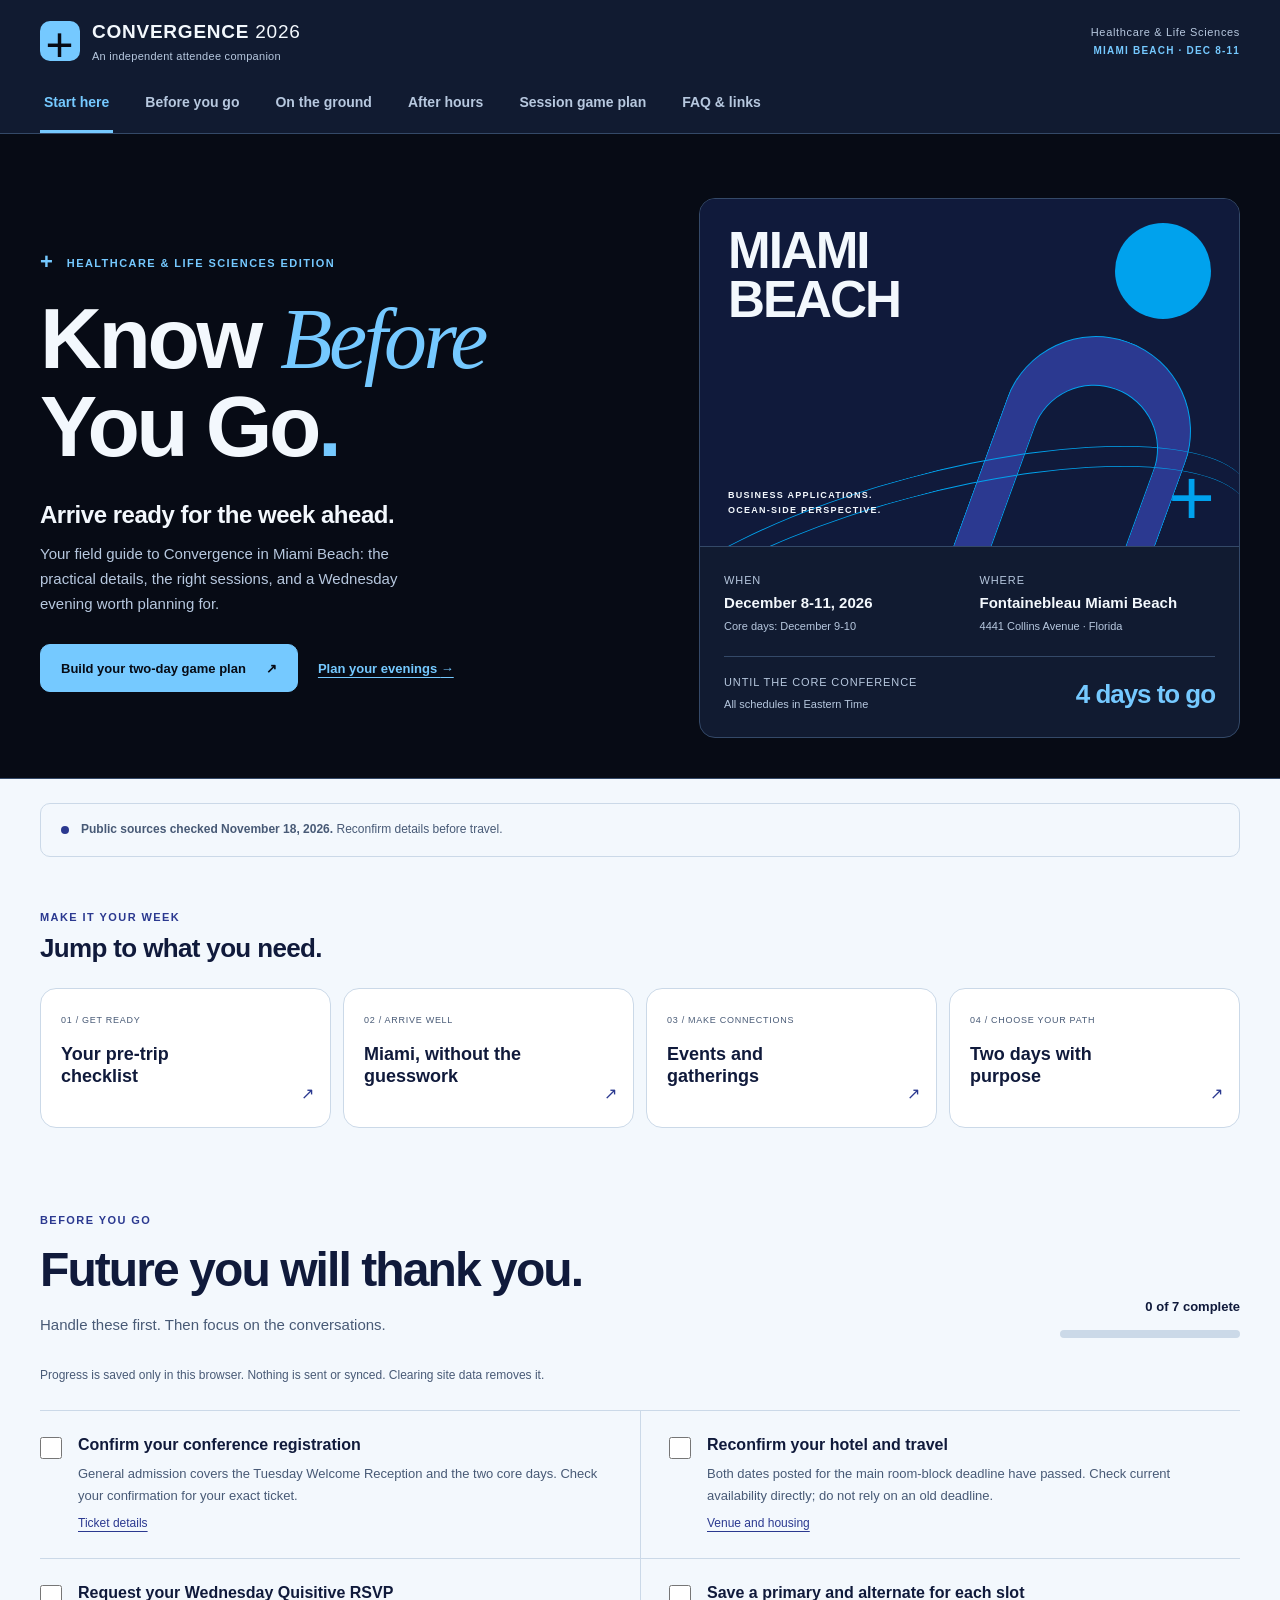
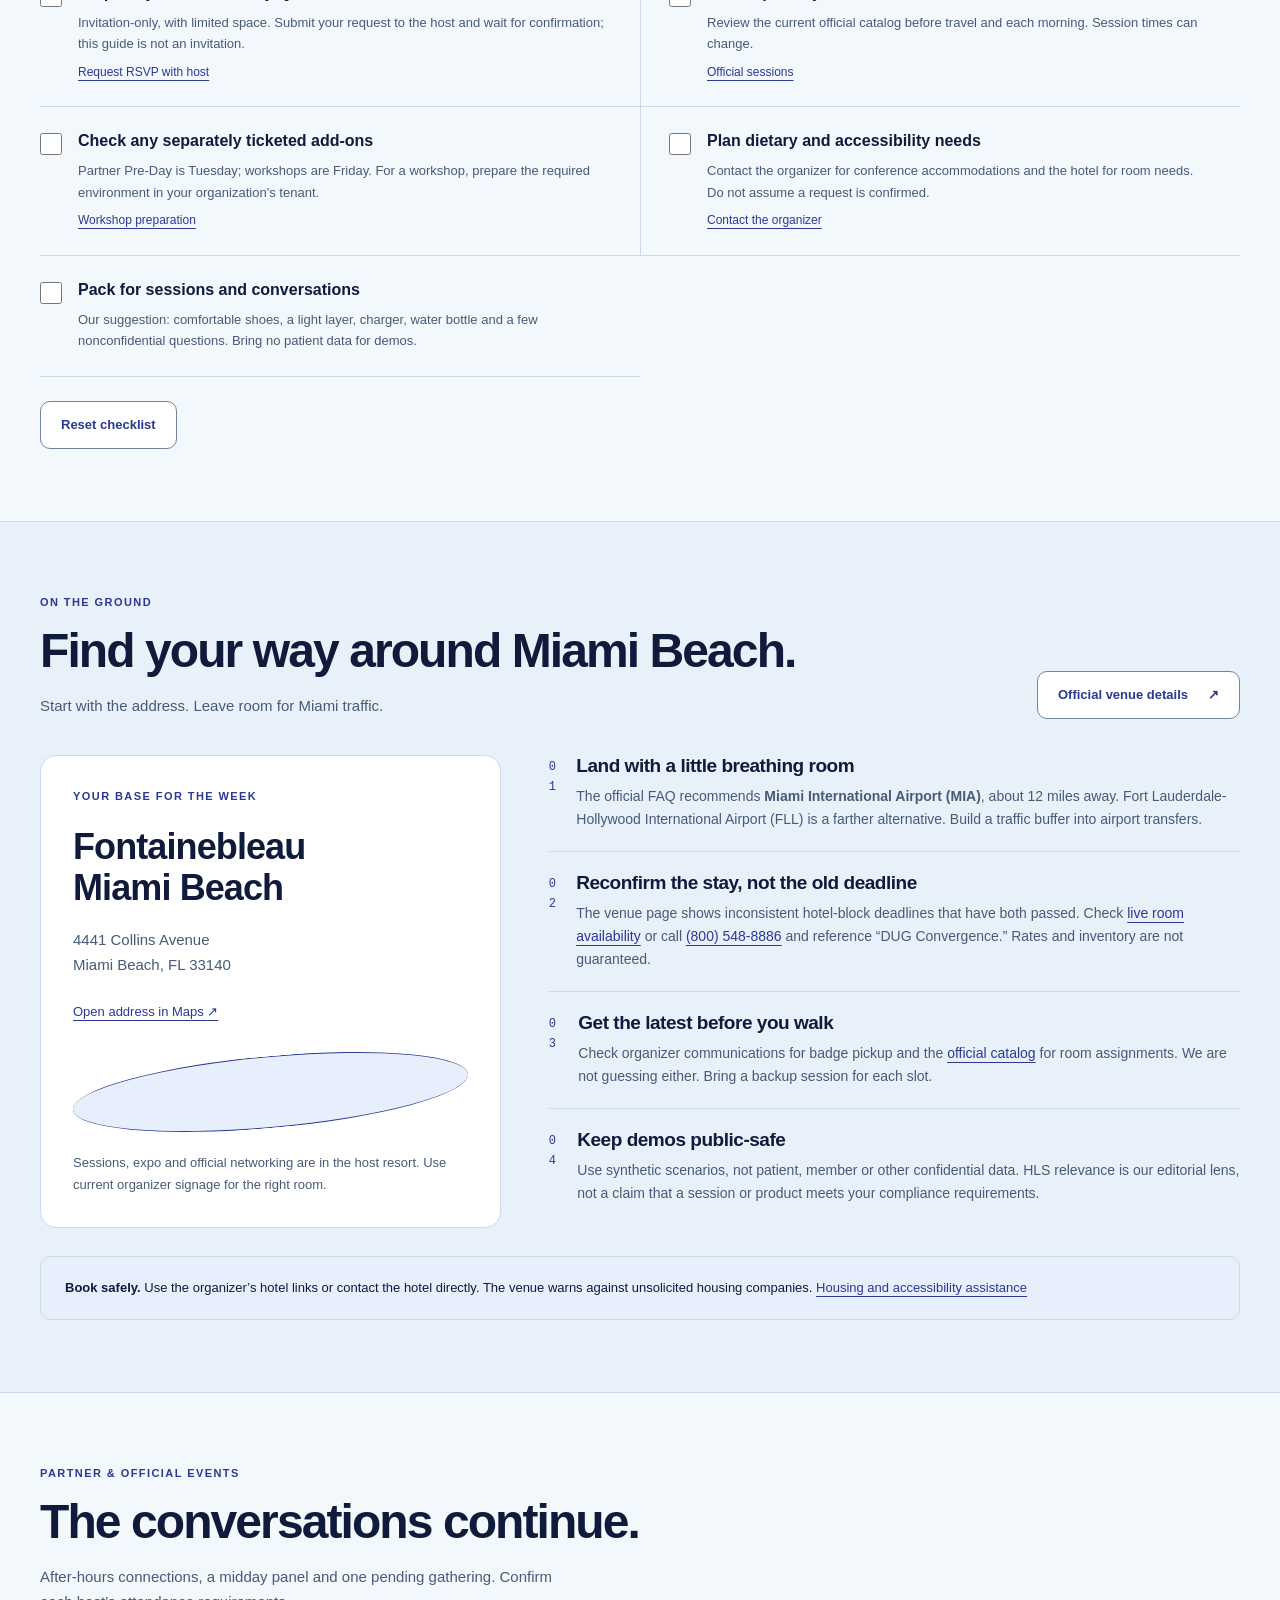
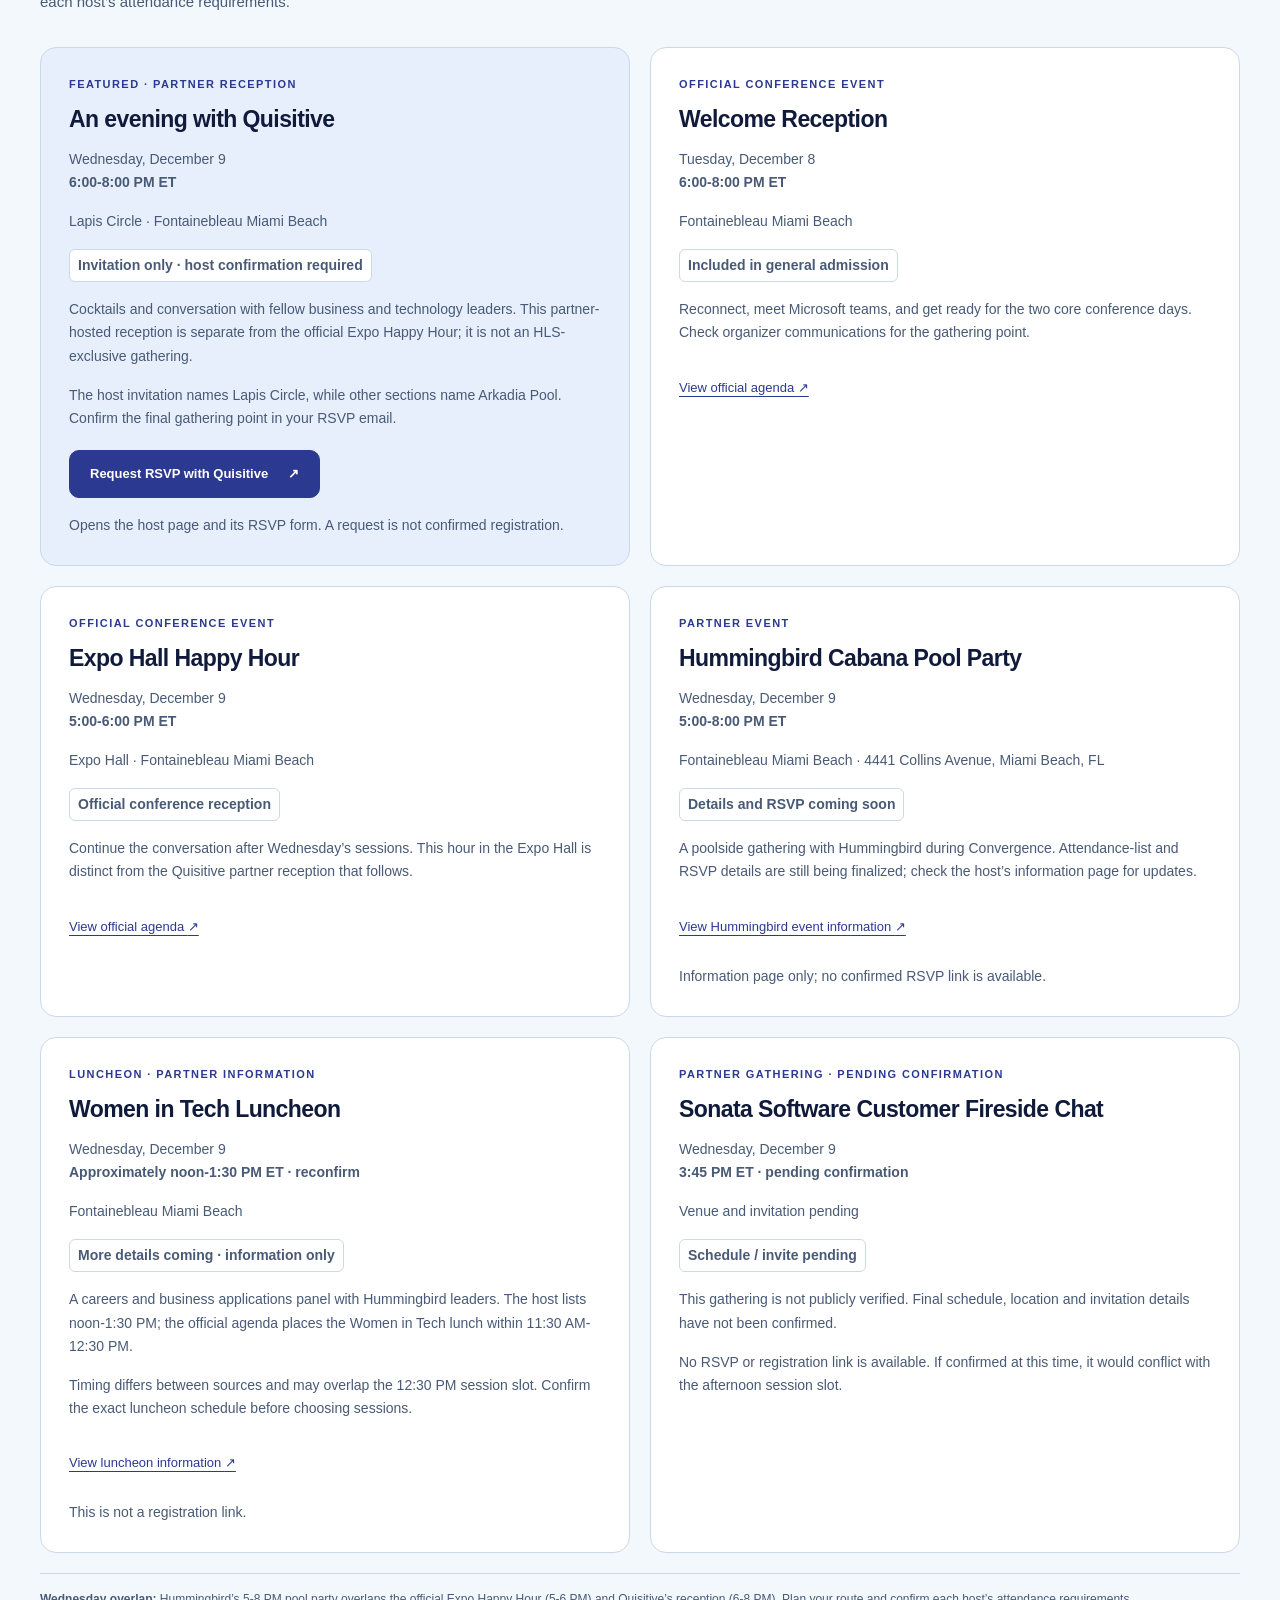
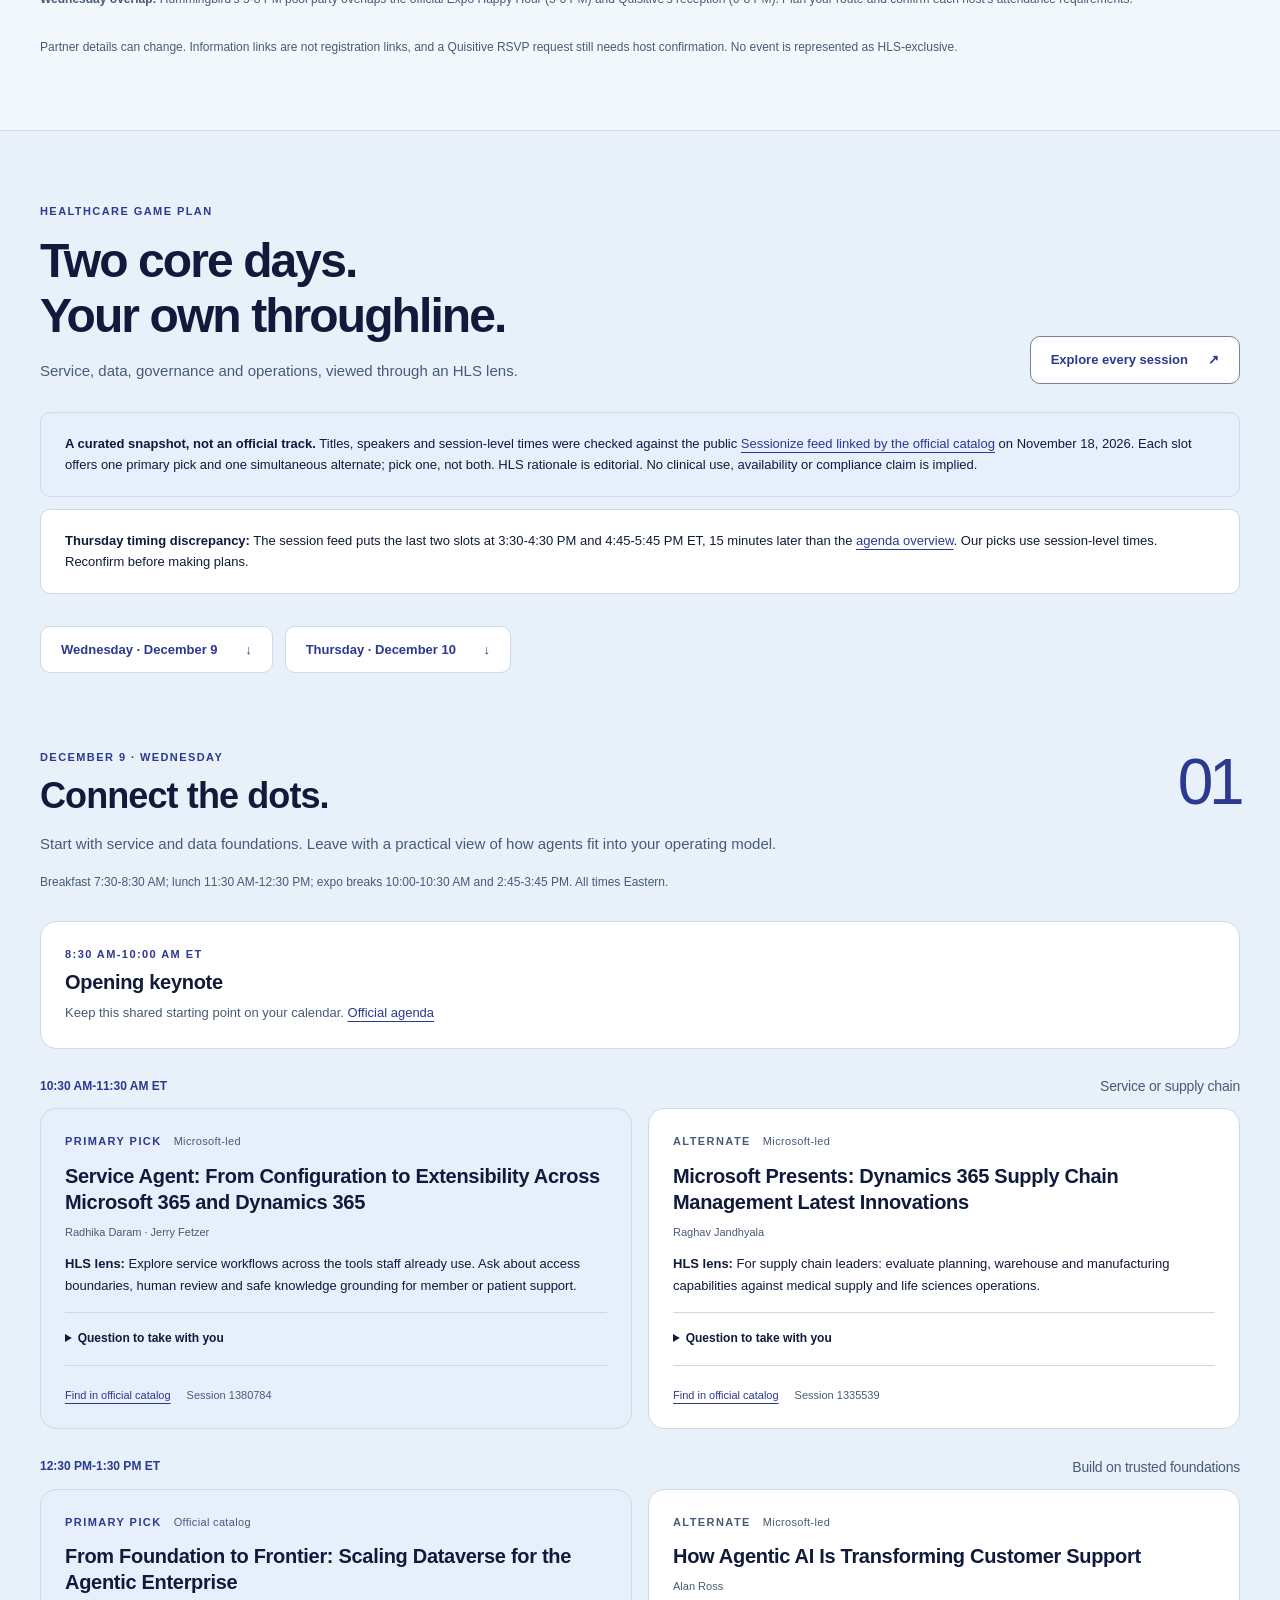
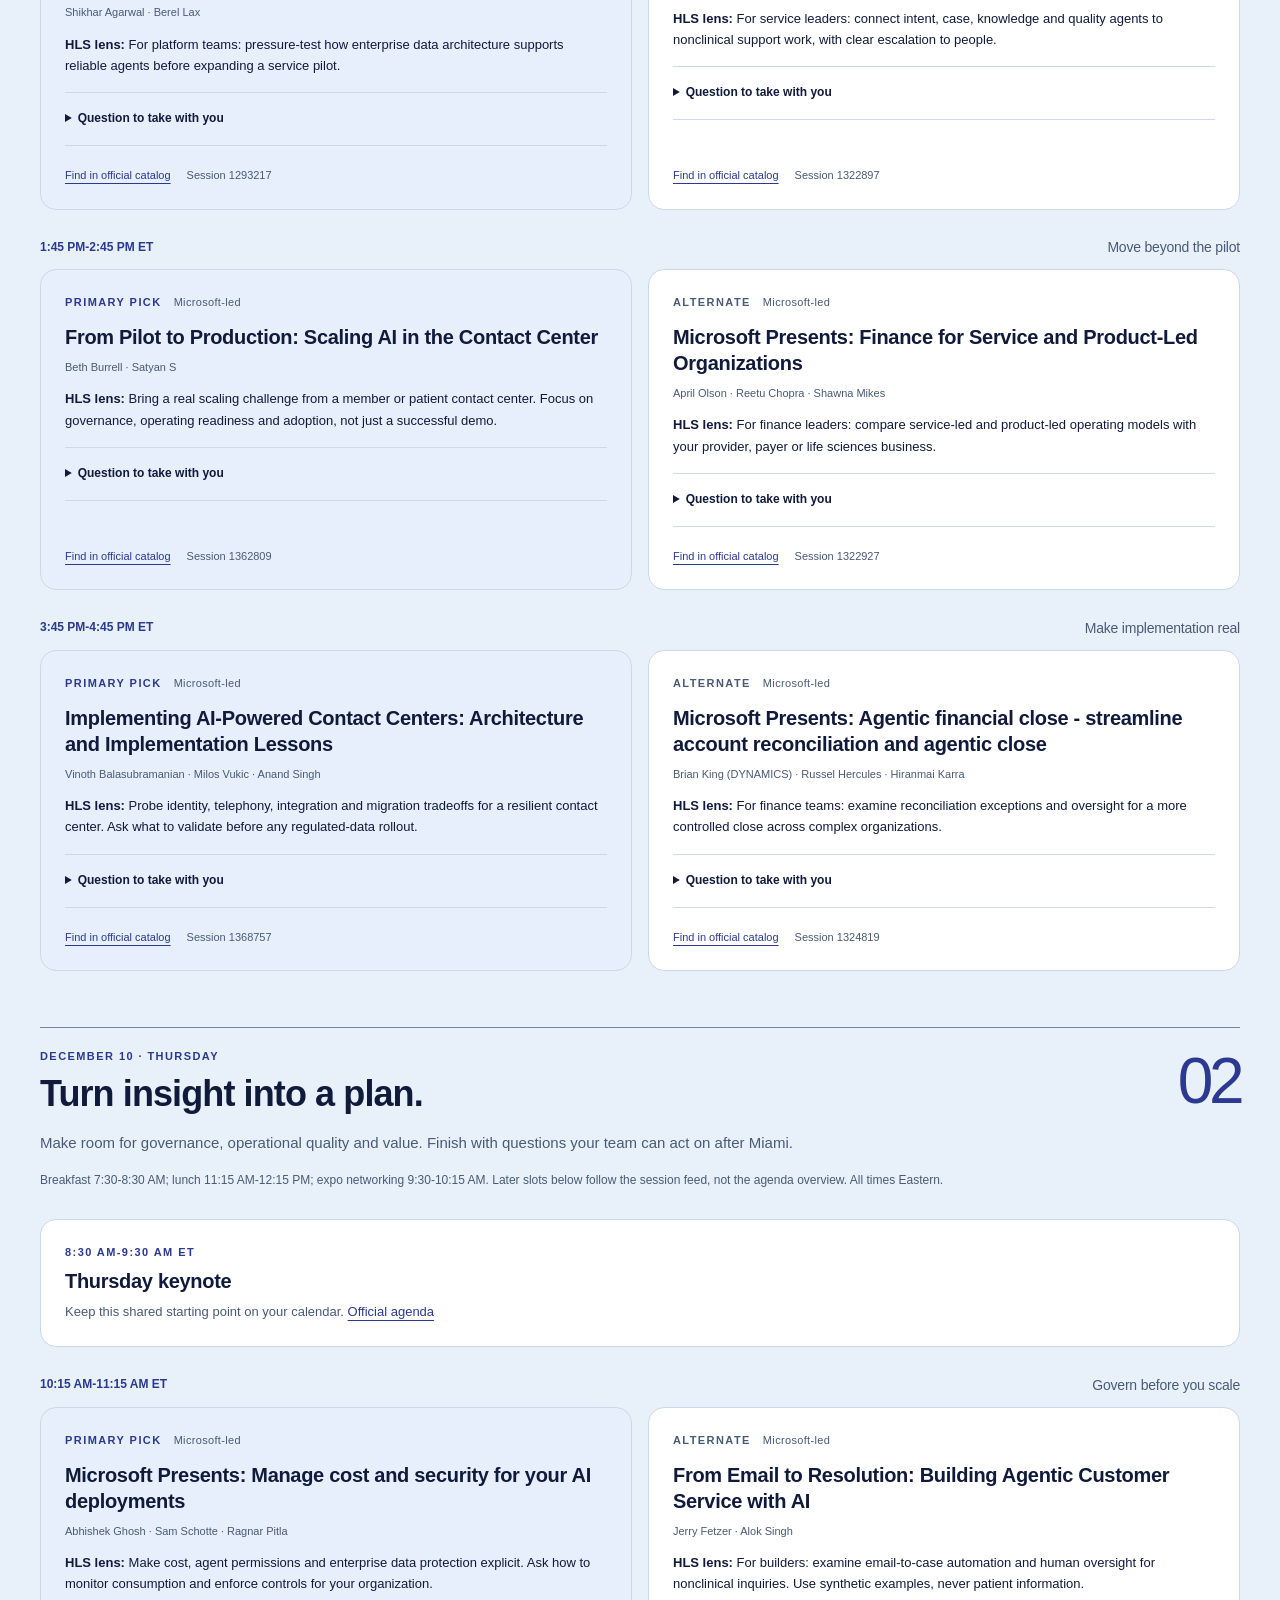
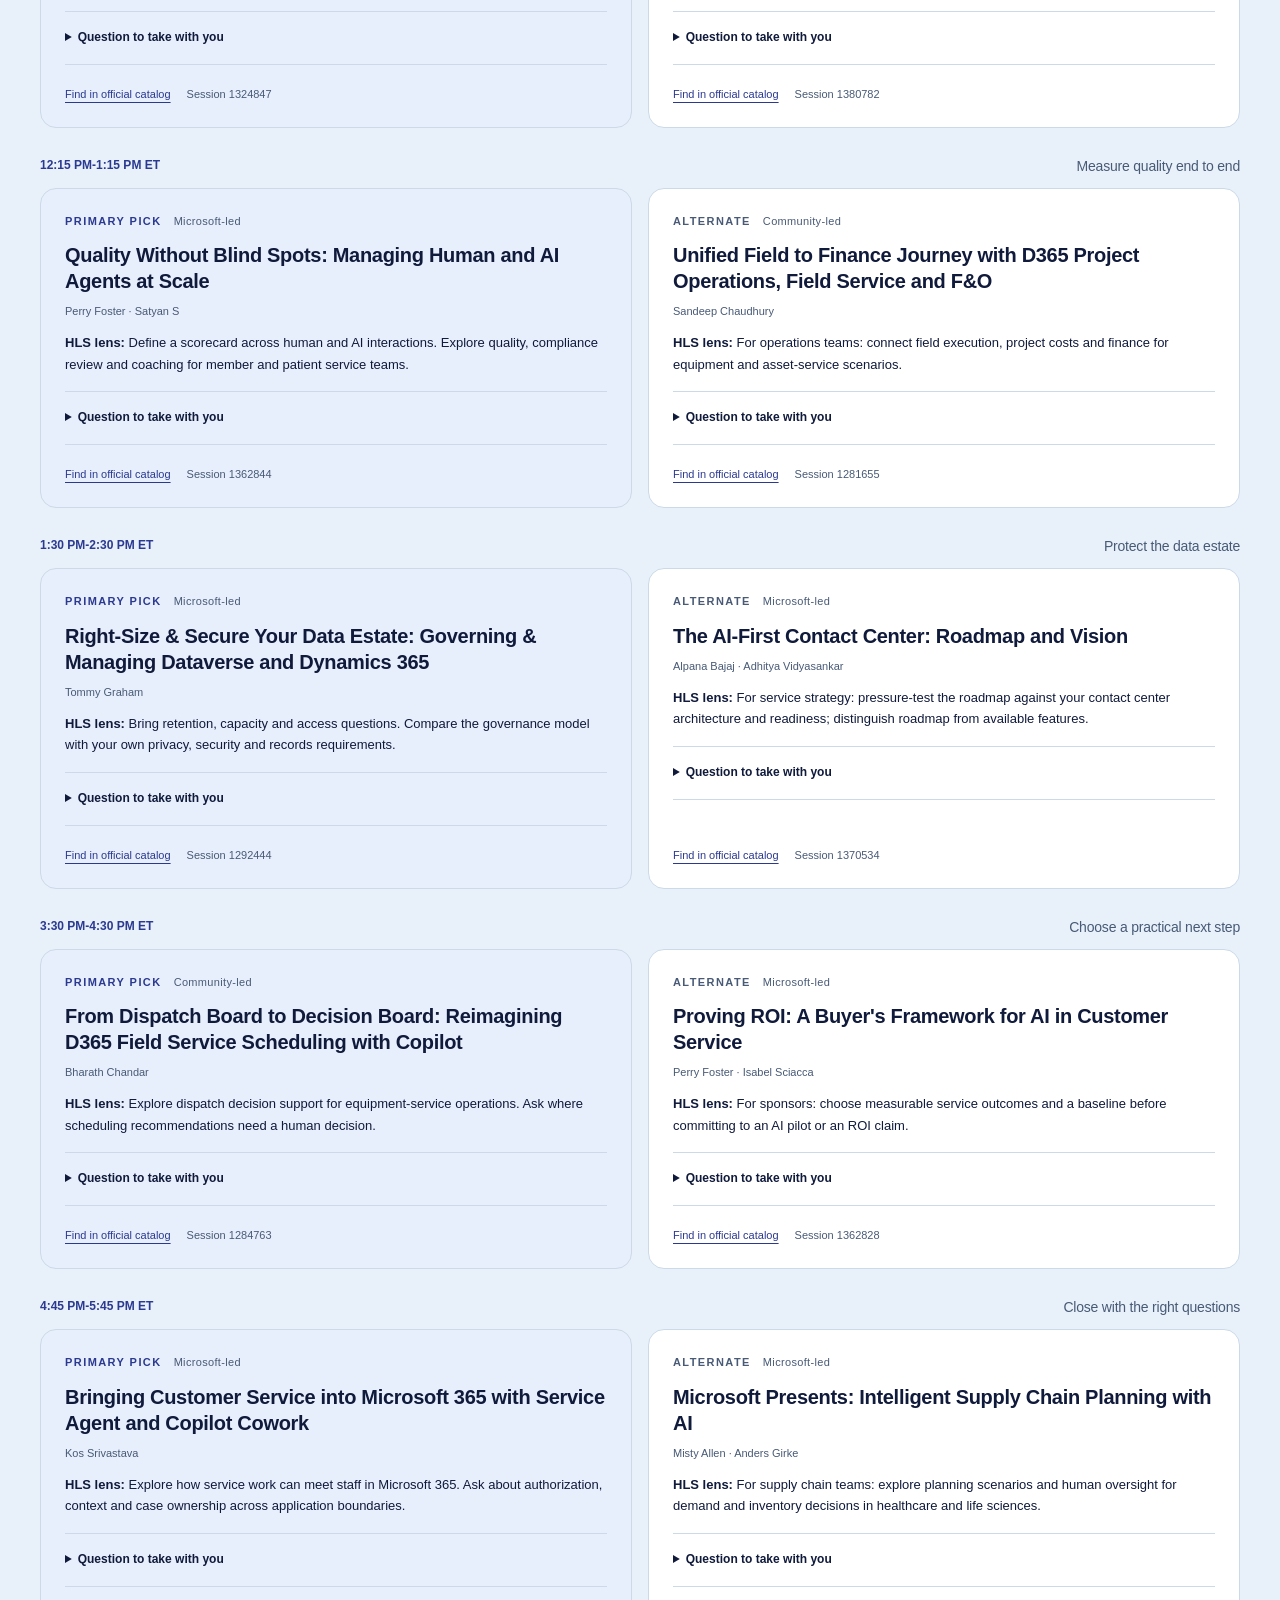
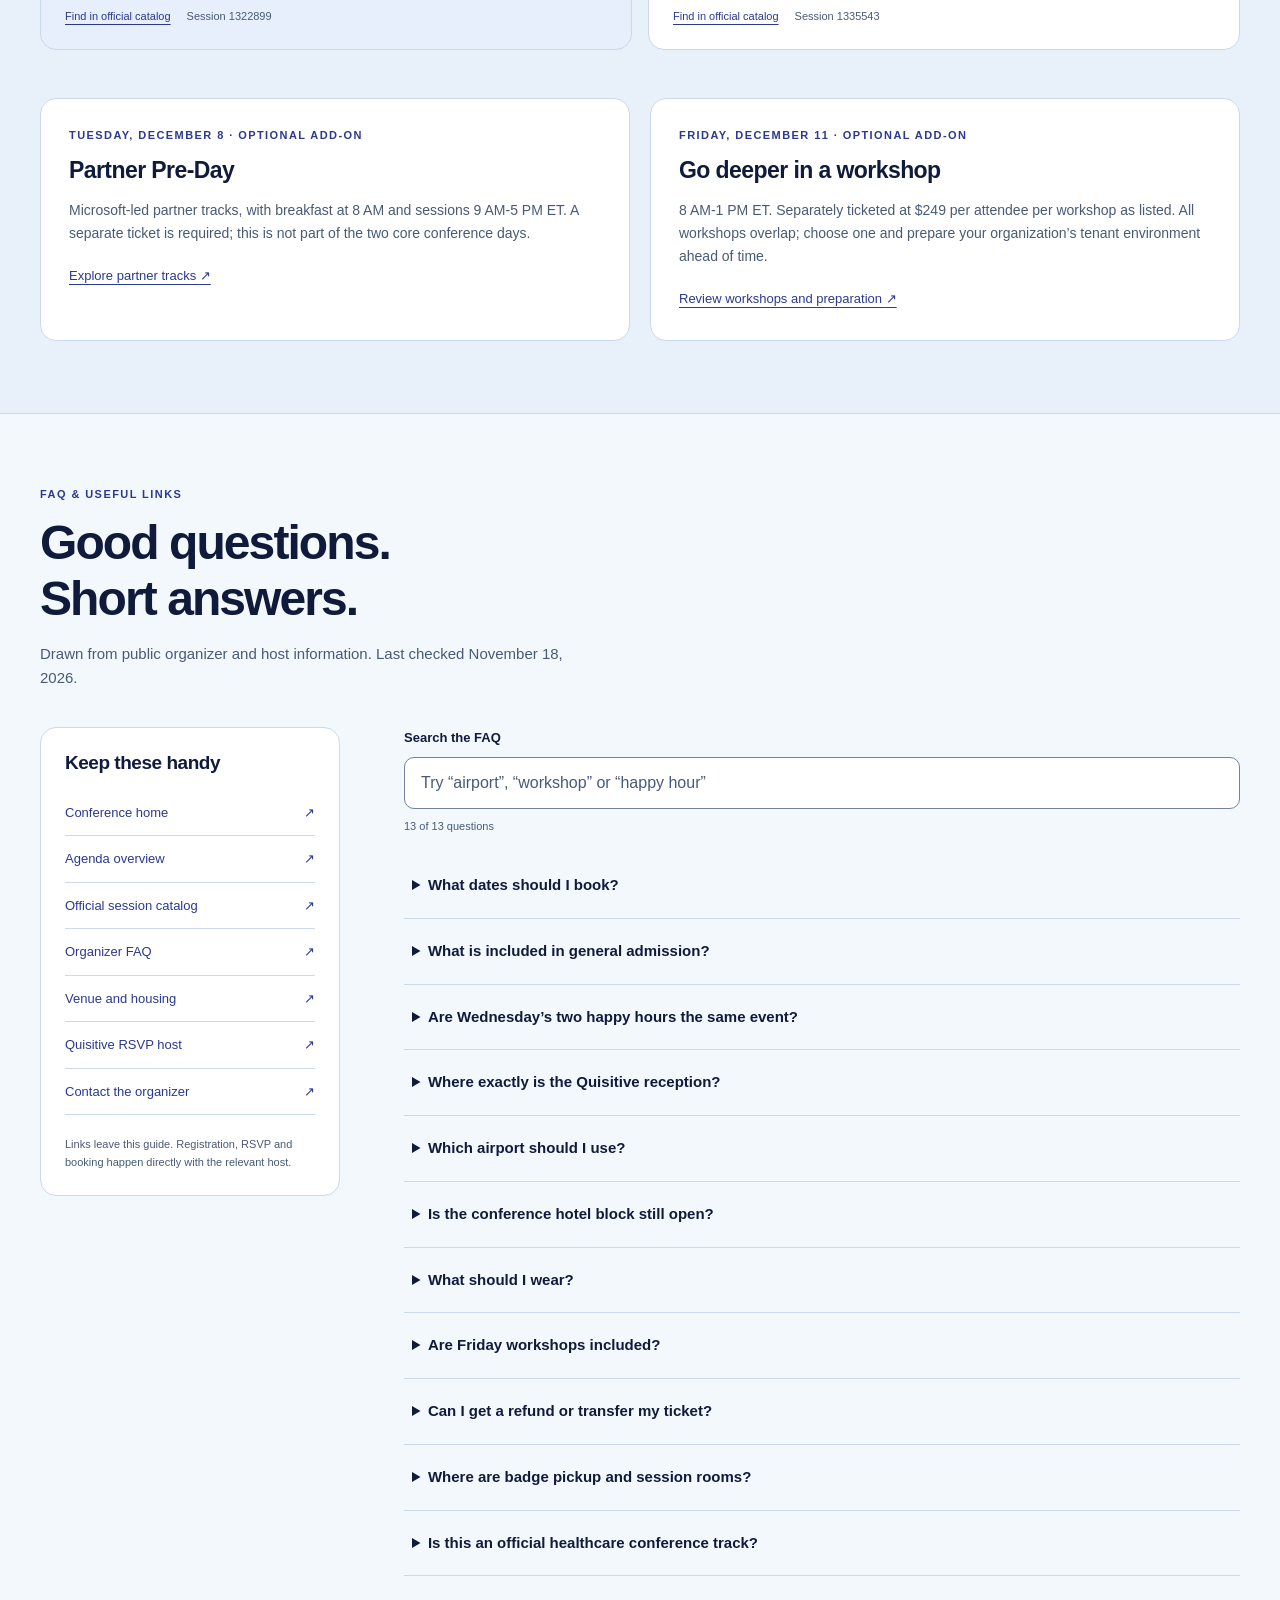
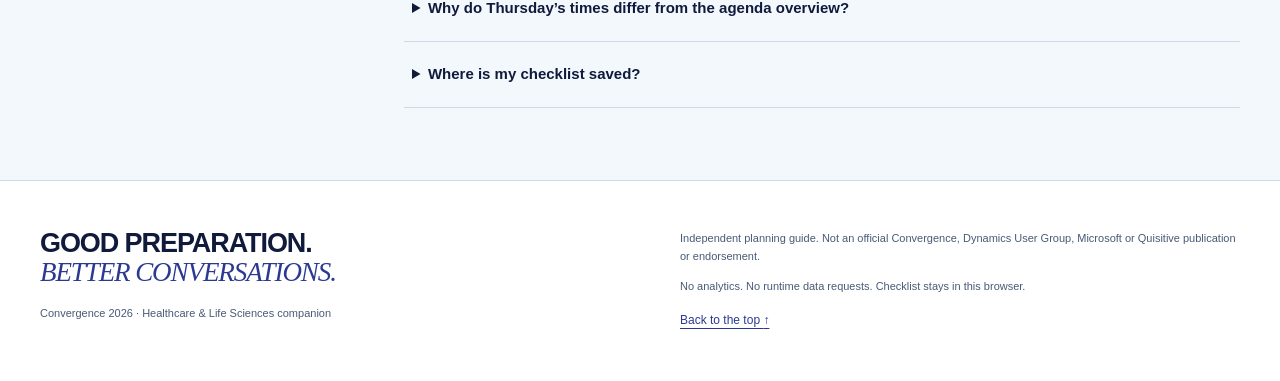
==== commit ee7e2f42: "Give the Convergence guide a blue and black masthead Co-authored-by: Copilot App <223556219+Copilot@" ====
--- a/index.html
+++ b/index.html
@@ -6,6 +6,7 @@
 <meta name="description" content="A Healthcare & Life Sciences companion to Convergence 2026 in Miami Beach. Plan your trip, sessions and Wednesday evening.">
 <meta name="color-scheme" content="light dark">
 <title>Know Before You Go | Convergence 2026 · Healthcare & Life Sciences</title>
+<link rel="icon" href="data:image/svg+xml,%3Csvg xmlns='http://www.w3.org/2000/svg' viewBox='0 0 32 32'%3E%3Crect width='32' height='32' rx='8' fill='%232b3990'/%3E%3Cpath d='M16 8v16M8 16h16' stroke='white' stroke-width='2'/%3E%3C/svg%3E">
 <script>
   (() => {
     const param = new URLSearchParams(window.location.search).get("scoutTheme");
@@ -25,6 +26,7 @@
   </nav>
 </header>
 <main id="main">
+<div class="hero-band">
 <section class="hero wrap" id="start" aria-labelledby="hero-title">
   <div class="hero-copy"><p class="eyebrow"><span class="mini-plus" aria-hidden="true">+</span> Healthcare &amp; Life Sciences edition</p><h1 id="hero-title">Know <em>Before</em><br>You Go<span class="period">.</span></h1><p class="lede">Arrive ready for the week ahead.</p><p class="hero-description">Your field guide to Convergence in Miami Beach: the practical details, the right sessions, and a Wednesday evening worth planning for.</p><div class="actions"><a class="button" href="#gameplan">Build your two-day game plan <span aria-hidden="true">↗</span></a><a class="text-link" href="#evenings">Plan your evenings <span aria-hidden="true">→</span></a></div></div>
   <div class="destination" aria-label="Destination details">
@@ -32,6 +34,7 @@
     <div class="destination-details"><div><span>When</span><strong>December 8-11, 2026</strong><small>Core days: December 9-10</small></div><div><span>Where</span><strong>Fontainebleau Miami Beach</strong><small>4441 Collins Avenue · Florida</small></div><div class="countdown"><span>Until the core conference</span><strong id="countdown">December 9</strong><small>All schedules in Eastern Time</small></div></div>
   </div>
 </section>
+</div>
 <div class="wrap"><div class="status-band"><span class="status-dot" aria-hidden="true"></span><p><strong>Public sources checked <time datetime="2026-11-18">November 18, 2026</time>.</strong> Reconfirm details before travel.</p></div></div>
 <section class="wrap jump-section" aria-labelledby="jump-title"><div class="section-top"><p class="eyebrow">Make it your week</p><h2 id="jump-title">Jump to what you need.</h2></div><nav class="jump-grid" aria-label="Jump to a topic"><a href="#before"><span>01 / GET READY</span><strong>Your pre-trip checklist</strong><b aria-hidden="true">↗</b></a><a href="#ground"><span>02 / ARRIVE WELL</span><strong>Miami, without the guesswork</strong><b aria-hidden="true">↗</b></a><a href="#evenings"><span>03 / MAKE CONNECTIONS</span><strong>Events and gatherings</strong><b aria-hidden="true">↗</b></a><a href="#gameplan"><span>04 / CHOOSE YOUR PATH</span><strong>Two days with purpose</strong><b aria-hidden="true">↗</b></a></nav></section>
 <section class="section wrap" id="before" aria-labelledby="before-title"><div class="section-heading"><div><p class="eyebrow">Before you go</p><h2 id="before-title">Future you will thank you.</h2><p>Handle these first. Then focus on the conversations.</p></div><div class="progress-box"><strong id="check-count">0 of 7 complete</strong><progress id="check-progress" value="0" max="7" aria-label="Pre-trip checklist completion"></progress></div></div>
--- a/styles.css
+++ b/styles.css
@@ -68,11 +68,18 @@
   --cp-guide-on-action: var(--cp-guide-white);
   --cp-guide-tint: #e7effc;
   --cp-guide-focus: var(--cp-guide-royal);
+  --cp-guide-midnight: #070b15;
+  --cp-guide-night-panel: #111b31;
+  --cp-guide-night-line: #344968;
+  --cp-guide-night-control: #839abb;
+  --cp-guide-night-muted: #b7c8df;
+  --cp-guide-night-blue: #75c9ff;
+  --cp-guide-night-hover: #b7e5ff;
 }
 html[data-theme="dark"] {
-  --cp-guide-canvas: #10172a;
-  --cp-guide-band: #131e35;
-  --cp-guide-paper: #19253d;
+  --cp-guide-canvas: #090e1b;
+  --cp-guide-band: #0e1628;
+  --cp-guide-paper: #152038;
   --cp-guide-line: #364766;
   --cp-guide-control: #8299ba;
   --cp-guide-ink: #edf5ff;
@@ -102,6 +109,19 @@
 .wrap { width: min(1200px, calc(100% - 64px)); margin-inline: auto; }
 .skip { position: fixed; top: -100px; left: 20px; z-index: 20; padding: 12px 20px; background: var(--cp-guide-paper); }
 .skip:focus { top: 16px; }
+.site-header, .hero-band {
+  color-scheme: dark;
+  --cp-guide-paper: var(--cp-guide-night-panel);
+  --cp-guide-line: var(--cp-guide-night-line);
+  --cp-guide-control: var(--cp-guide-night-control);
+  --cp-guide-ink: var(--cp-guide-ice);
+  --cp-guide-muted: var(--cp-guide-night-muted);
+  --cp-guide-action: var(--cp-guide-night-blue);
+  --cp-guide-action-hover: var(--cp-guide-night-hover);
+  --cp-guide-on-action: var(--cp-guide-midnight);
+  --cp-guide-focus: var(--cp-guide-night-blue);
+  color: var(--cp-guide-ink);
+}
 .site-header { position: sticky; top: 0; z-index: 10; background: var(--cp-guide-paper); border-bottom: 1px solid var(--cp-guide-line); }
 .header-inner { display: flex; justify-content: space-between; align-items: center; gap: 20px; padding-block: 20px 16px; }
 .brand { display: flex; align-items: center; gap: 12px; color: var(--cp-guide-ink); text-decoration: none; font-size: 19px; line-height: 1.3; letter-spacing: .04em; font-weight: 700; }
@@ -114,6 +134,7 @@
 .nav a { flex-shrink: 0; text-decoration: none; color: var(--cp-guide-muted); font-weight: 600; font-size: 14px; padding: 12px 4px 16px; border-bottom: 3px solid var(--cp-guide-paper); }
 .nav a:hover, .nav a[aria-current] { border-color: var(--cp-guide-action); color: var(--cp-guide-action); }
 .nav a:focus-visible { outline-offset: -3px; }
+.hero-band { background: var(--cp-guide-midnight); border-bottom: 1px solid var(--cp-guide-line); }
 .hero { display: grid; grid-template-columns: minmax(0, 1.1fr) minmax(0, 1fr); gap: 64px; align-items: center; padding-block: 64px 40px; }
 .eyebrow { font-size: 11px; font-weight: 700; text-transform: uppercase; letter-spacing: .13em; color: var(--cp-guide-action); line-height: 1.6; }
 .mini-plus { font-size: 22px; vertical-align: -2px; margin-right: 8px; }
@@ -145,7 +166,7 @@
 .destination-details small { color: var(--cp-guide-muted); font-size: 11px; margin-top: 4px; }
 .destination-details .countdown { grid-column: 1/-1; display: grid; grid-template-columns: minmax(0, 1fr) auto; column-gap: 12px; align-items: center; border-top: 1px solid var(--cp-guide-line); padding-top: 16px; }
 .countdown strong { grid-column: 2; grid-row: 1/3; font-size: clamp(20px, 3vw, 26px); text-align: end; letter-spacing: -.04em; color: var(--cp-guide-action); }
-.status-band { display: flex; gap: 12px; padding: 16px 20px; border: 1px solid var(--cp-guide-line); border-radius: .625rem; align-items: center; font-size: 12px; color: var(--cp-guide-muted); }
+.status-band { display: flex; gap: 12px; margin-top: 24px; padding: 16px 20px; border: 1px solid var(--cp-guide-line); border-radius: .625rem; align-items: center; font-size: 12px; color: var(--cp-guide-muted); }
 .status-dot { flex-shrink: 0; width: 8px; height: 8px; border-radius: 50%; background: var(--cp-guide-action); }
 .jump-section { padding-block: 52px 12px; }
 .section-top h2 { font-size: 26px; margin-top: 8px; letter-spacing: -.025em; }
@@ -315,6 +336,15 @@
 @media (forced-colors: active) { .session.primary, .event-featured { border: 2px solid; } .brand-mark { border: 1px solid; } progress { border: 1px solid; } }
 @media print {
   .site-header { position: static; }
+  .site-header, .hero-band {
+    color-scheme: light;
+    --cp-guide-paper: var(--cp-guide-white);
+    --cp-guide-ink: var(--cp-guide-navy);
+    --cp-guide-muted: var(--cp-guide-navy);
+    --cp-guide-action: var(--cp-guide-royal);
+    --cp-guide-on-action: var(--cp-guide-white);
+    background: var(--cp-guide-white);
+  }
   .nav, .jump-section, .destination-art, .search-box, #reset-checks, .day-nav { display: none !important; }
   .hero, .logistics-grid, .faq-layout, .footer-inner { display: block; }
   .hero { padding-block: 24px; }
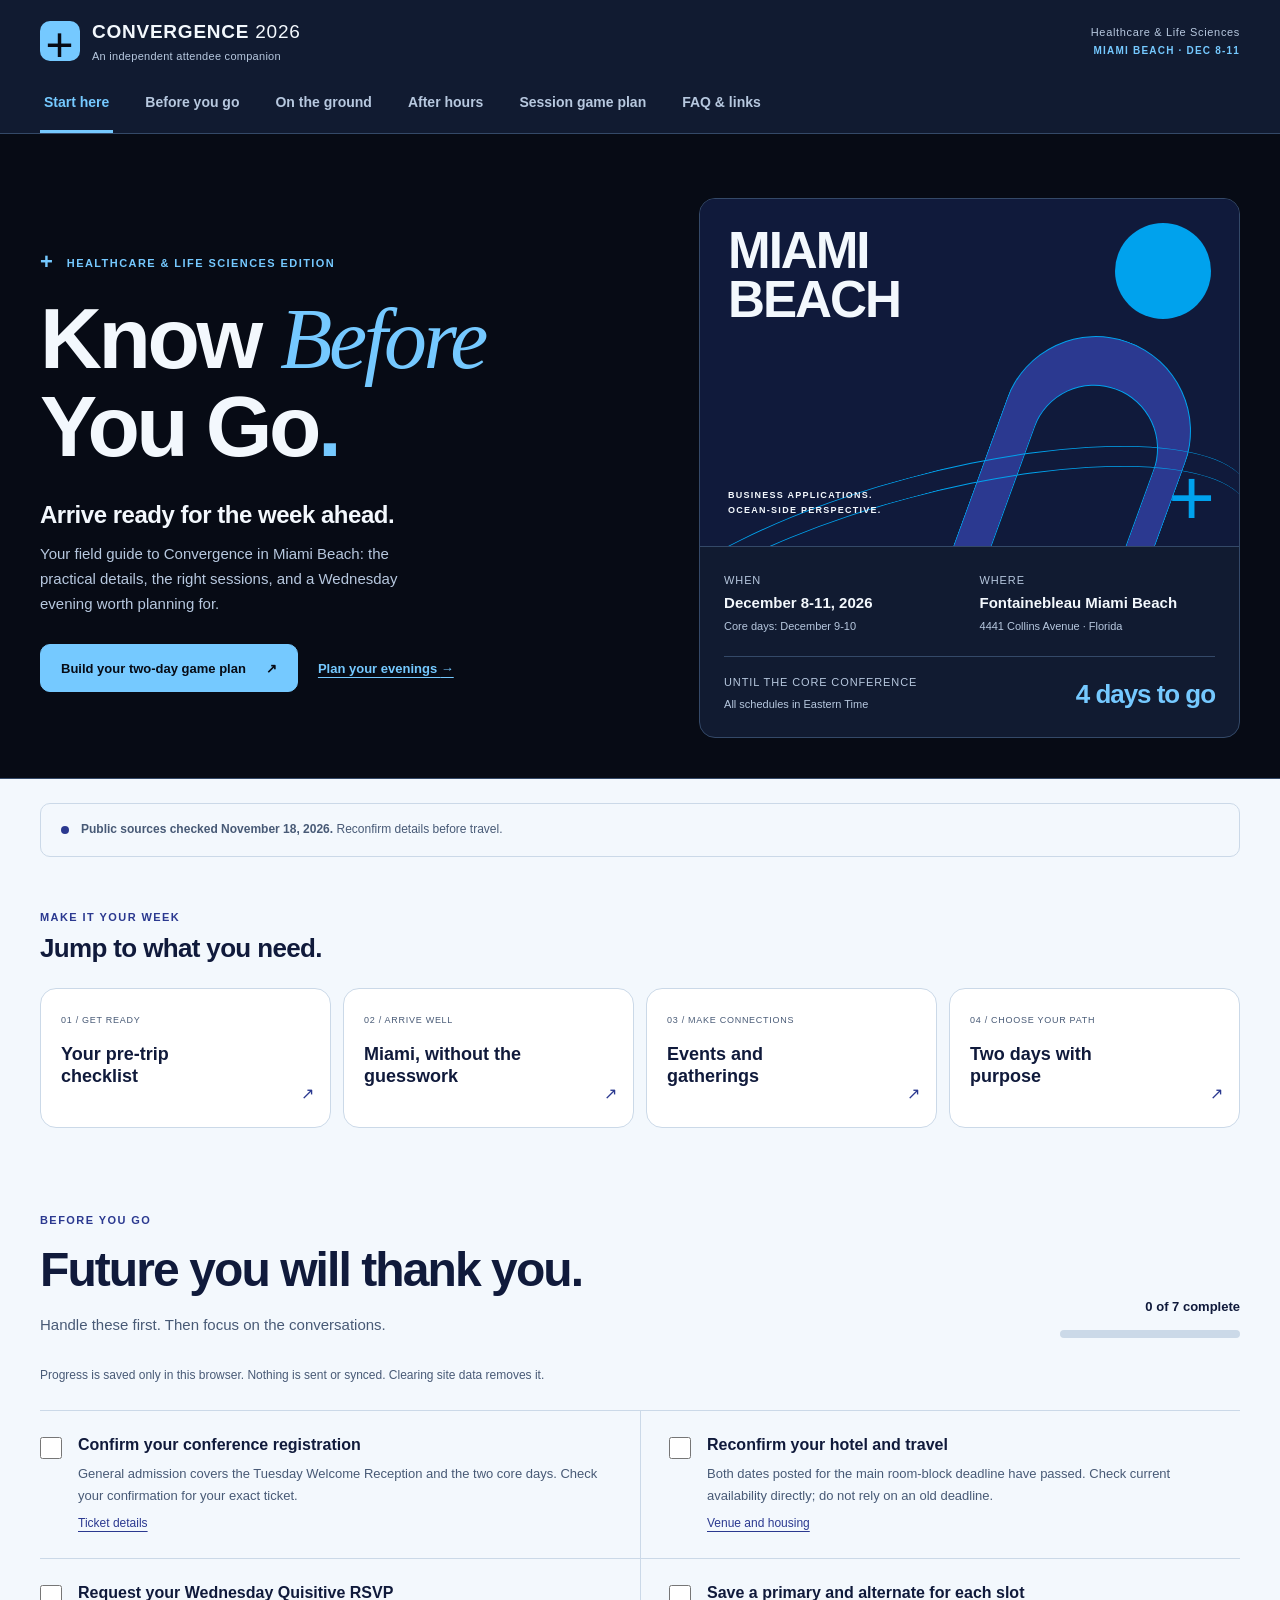
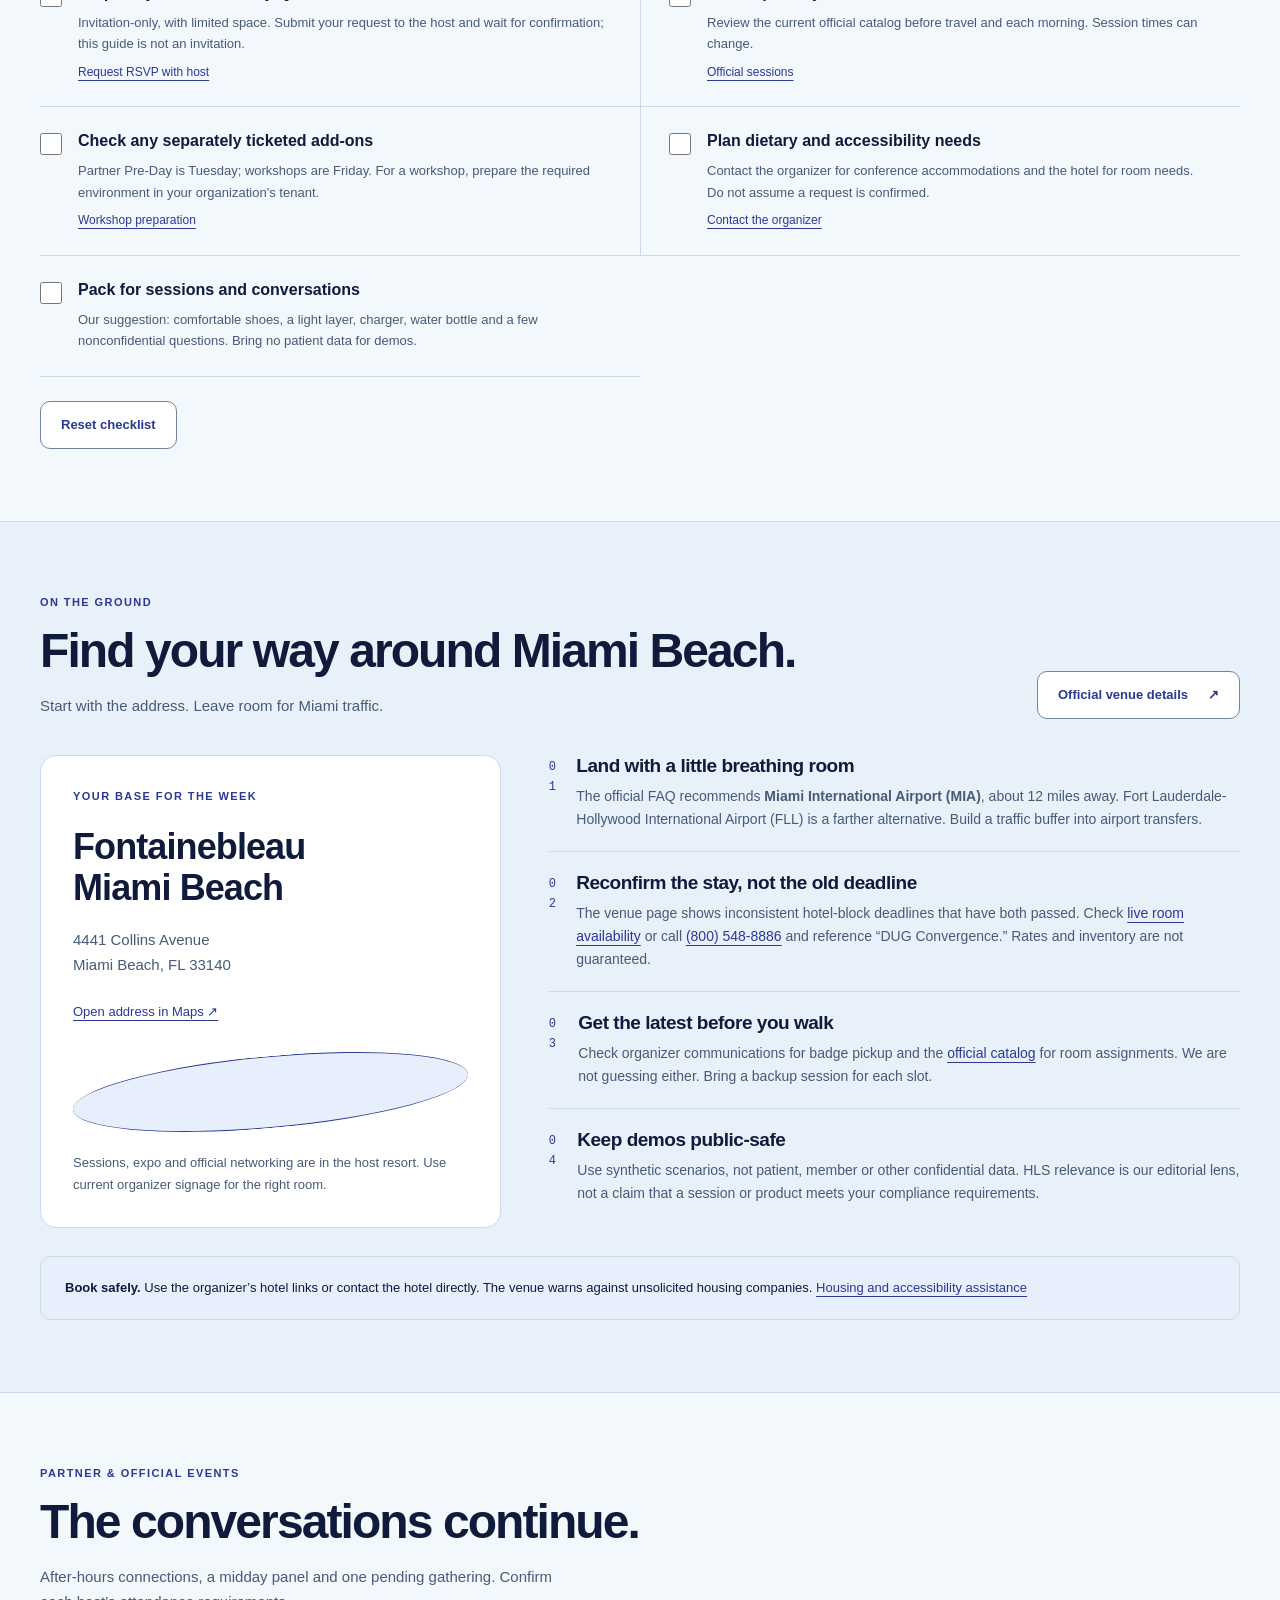
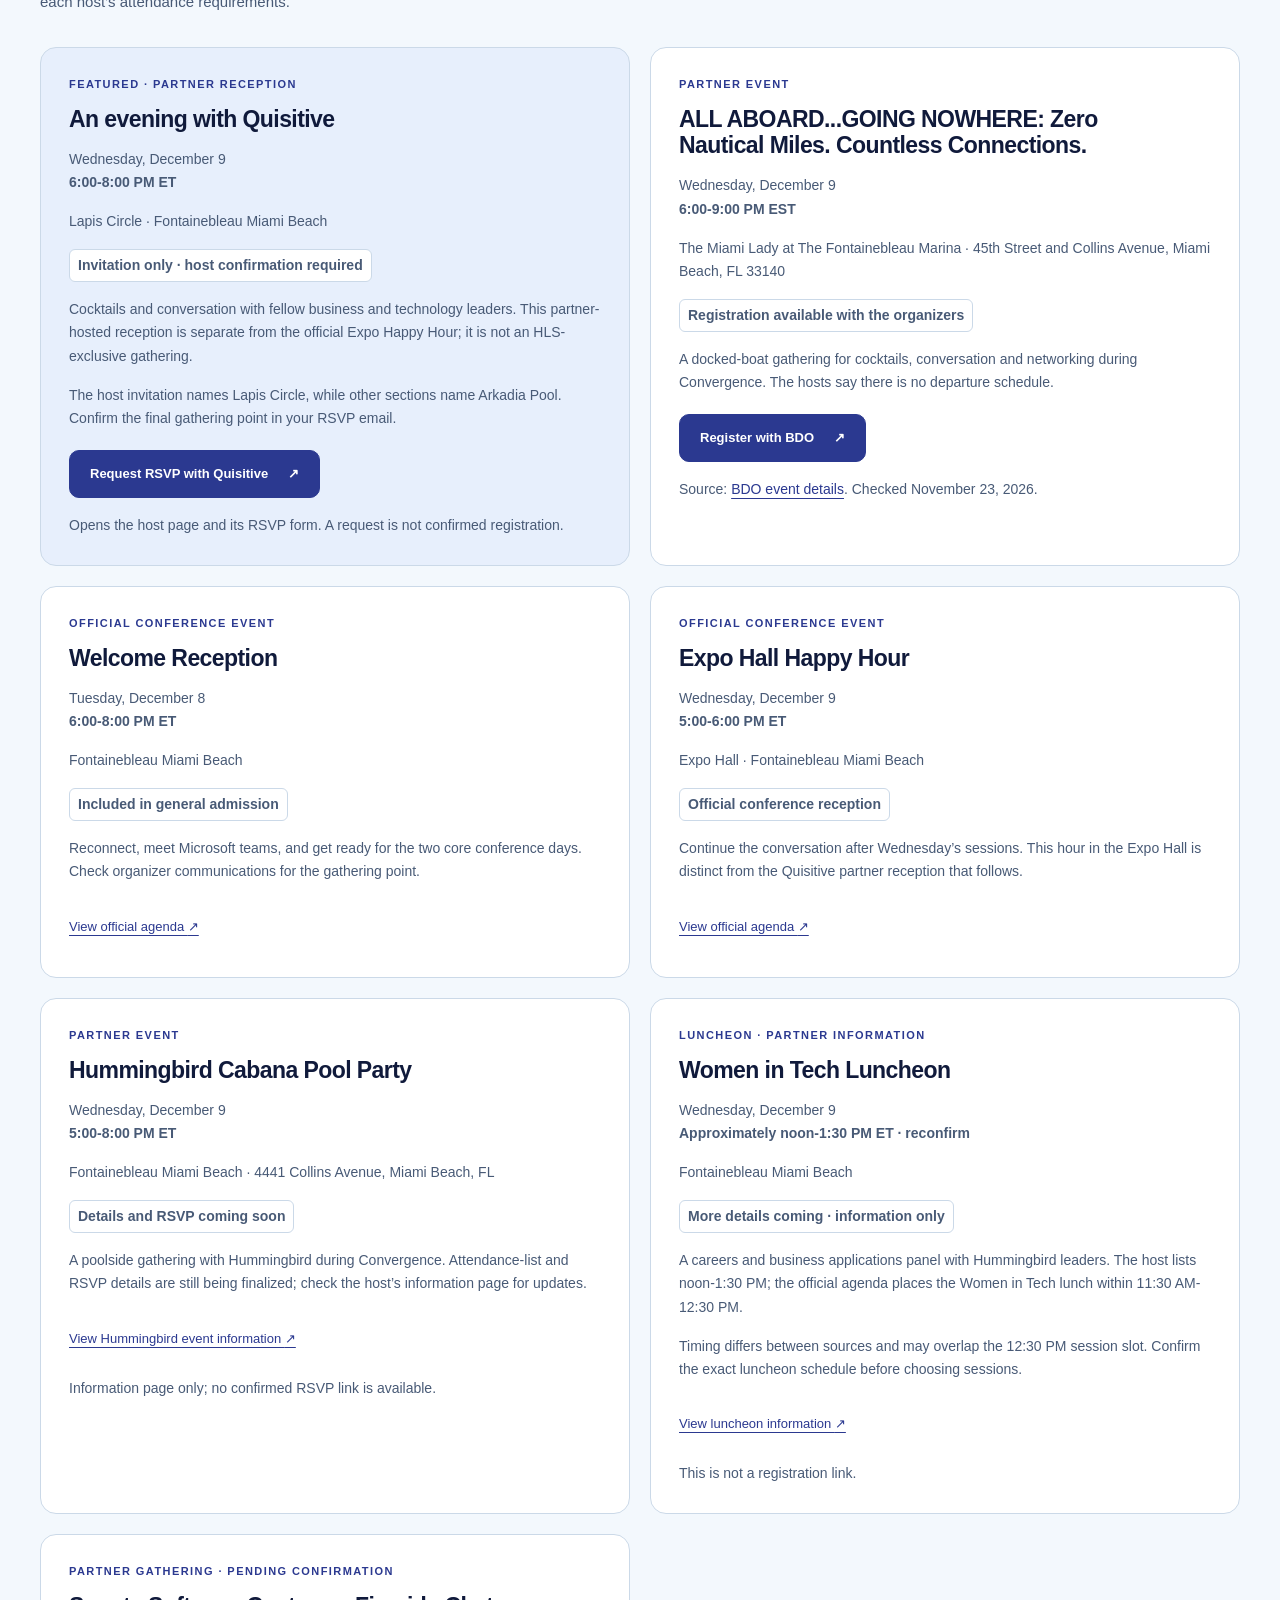
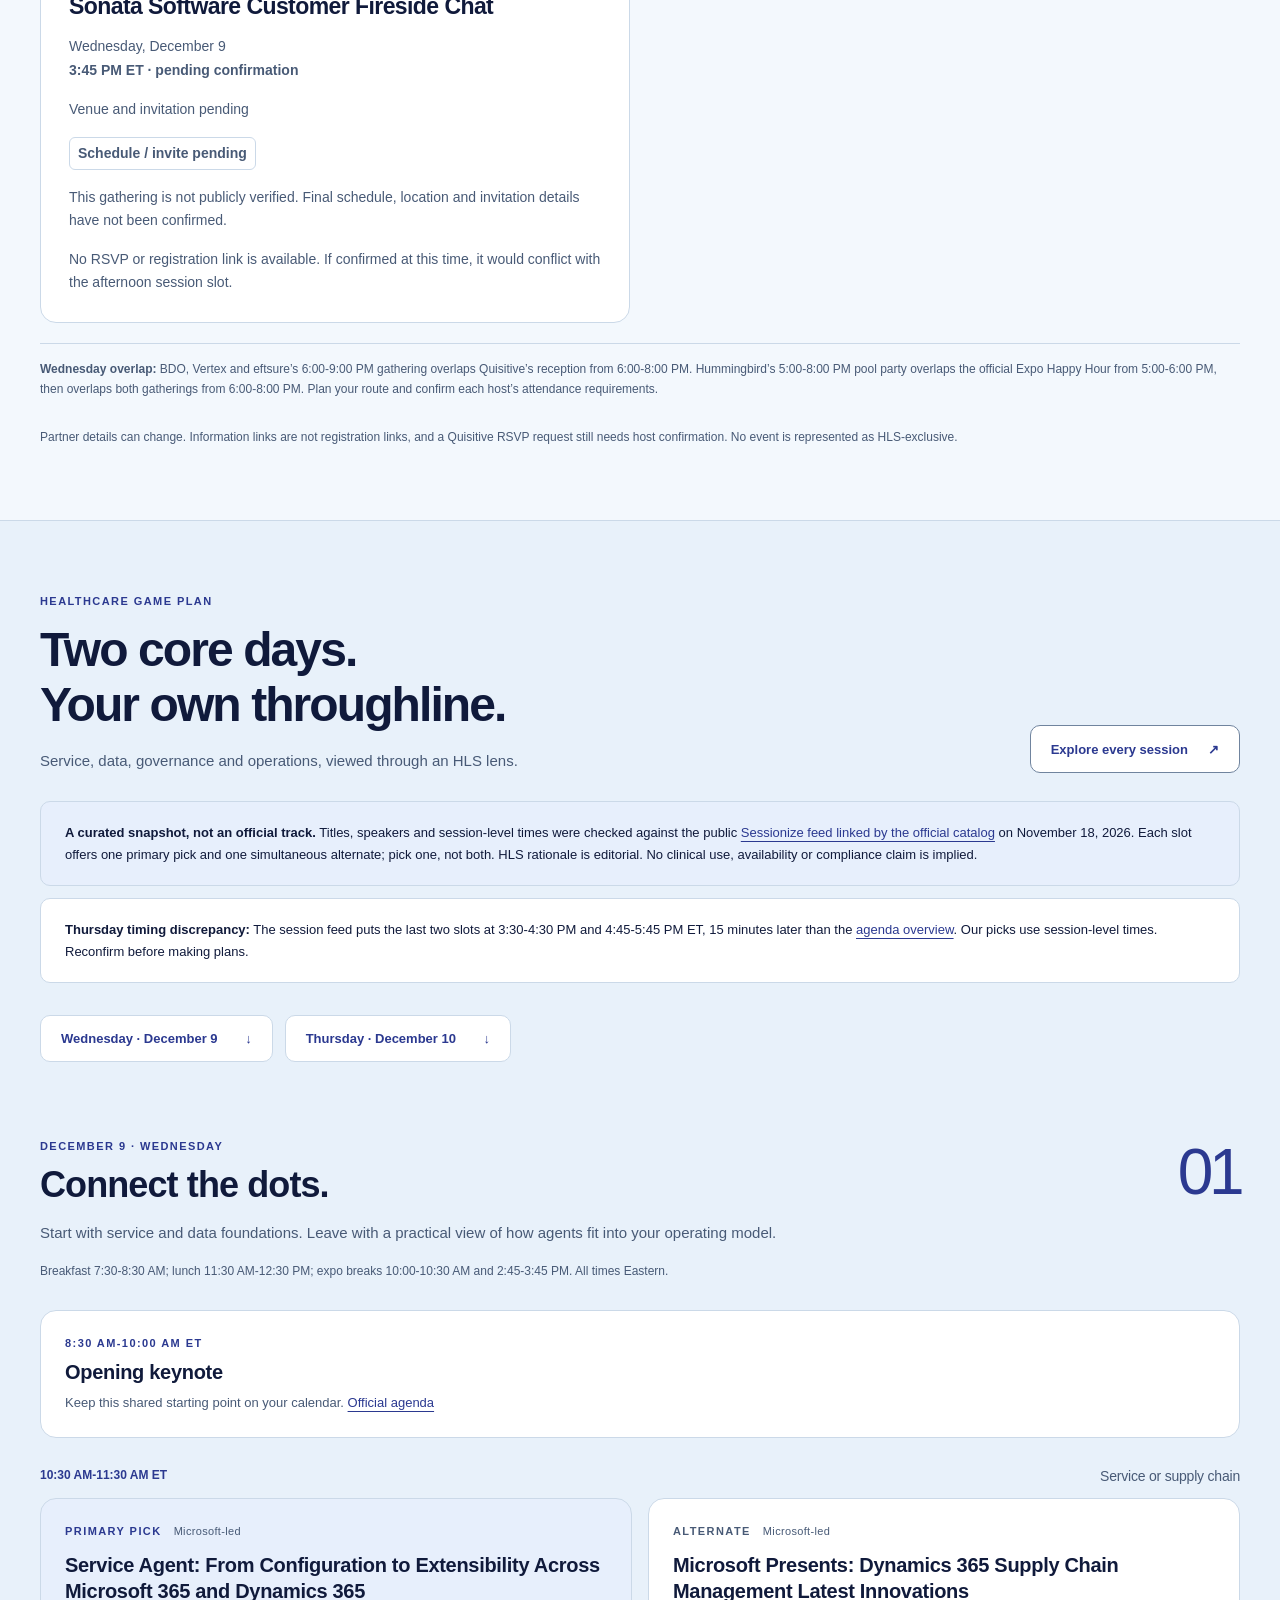
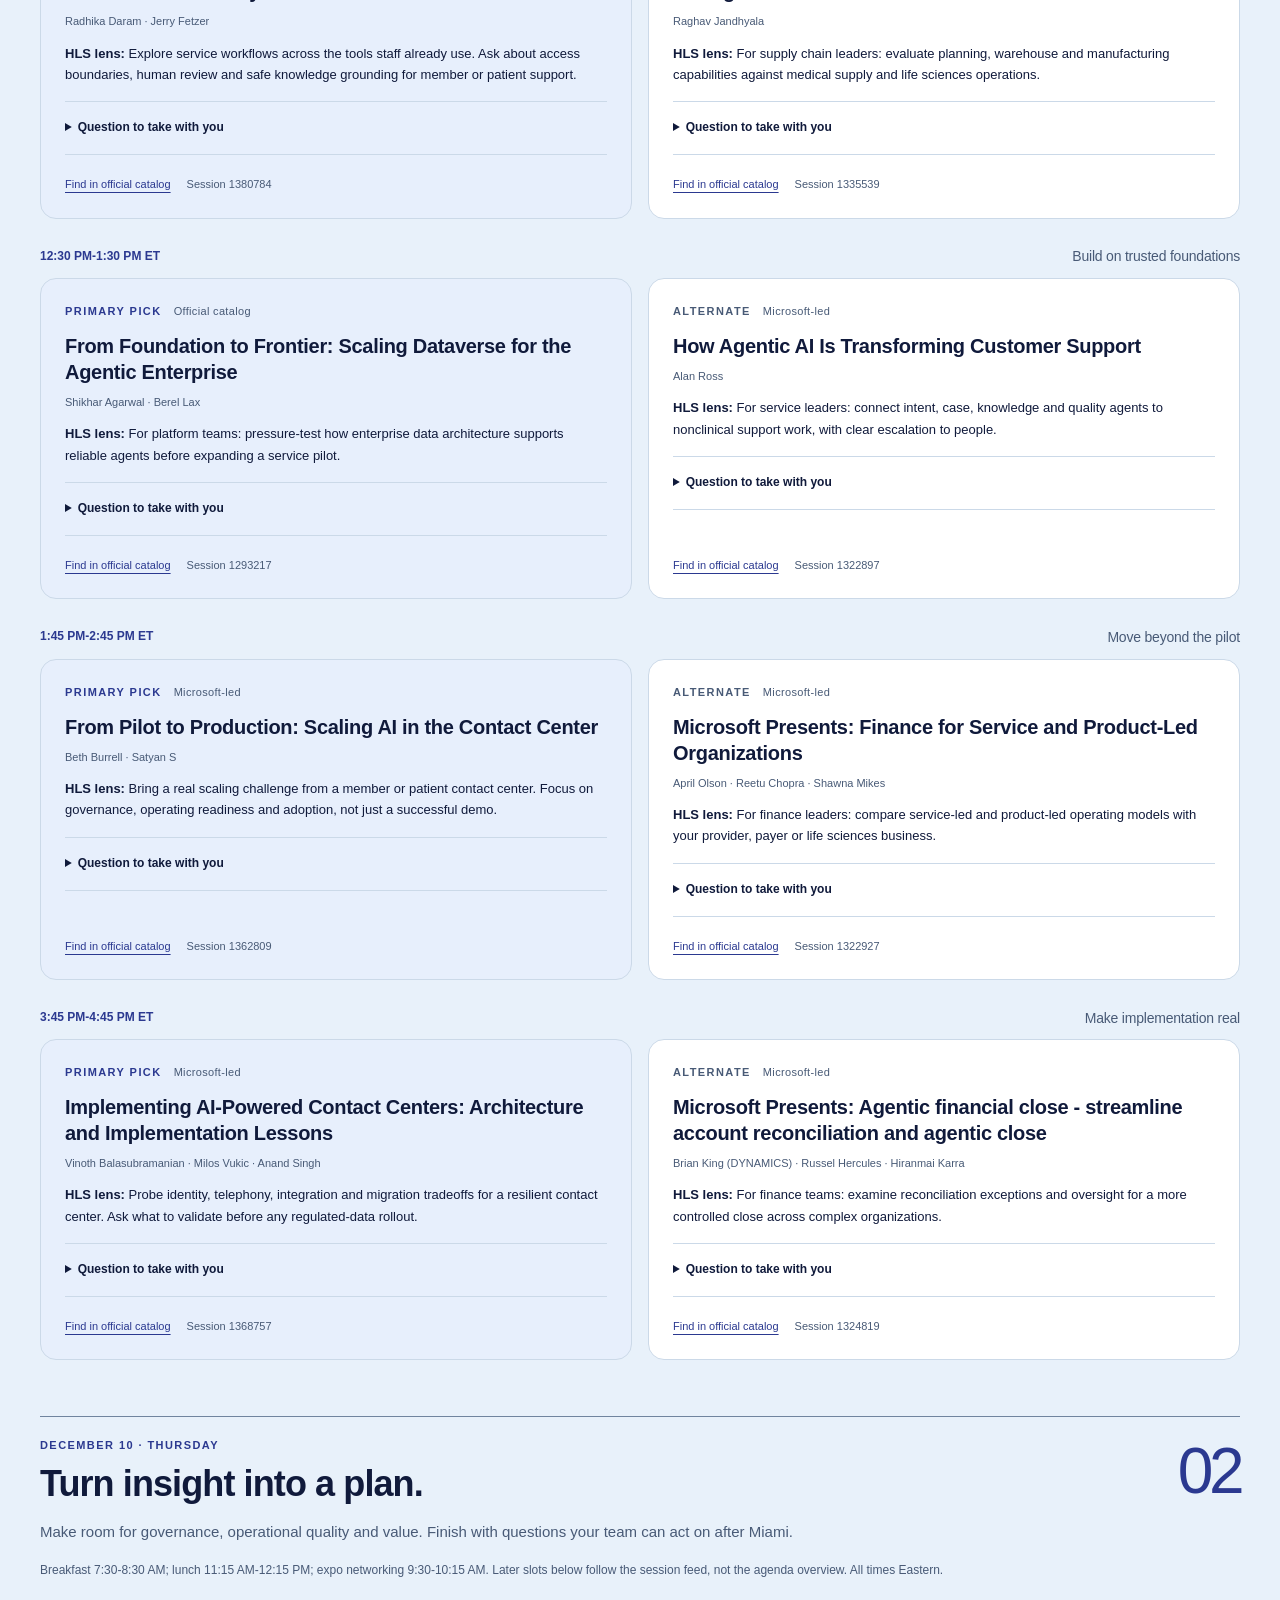
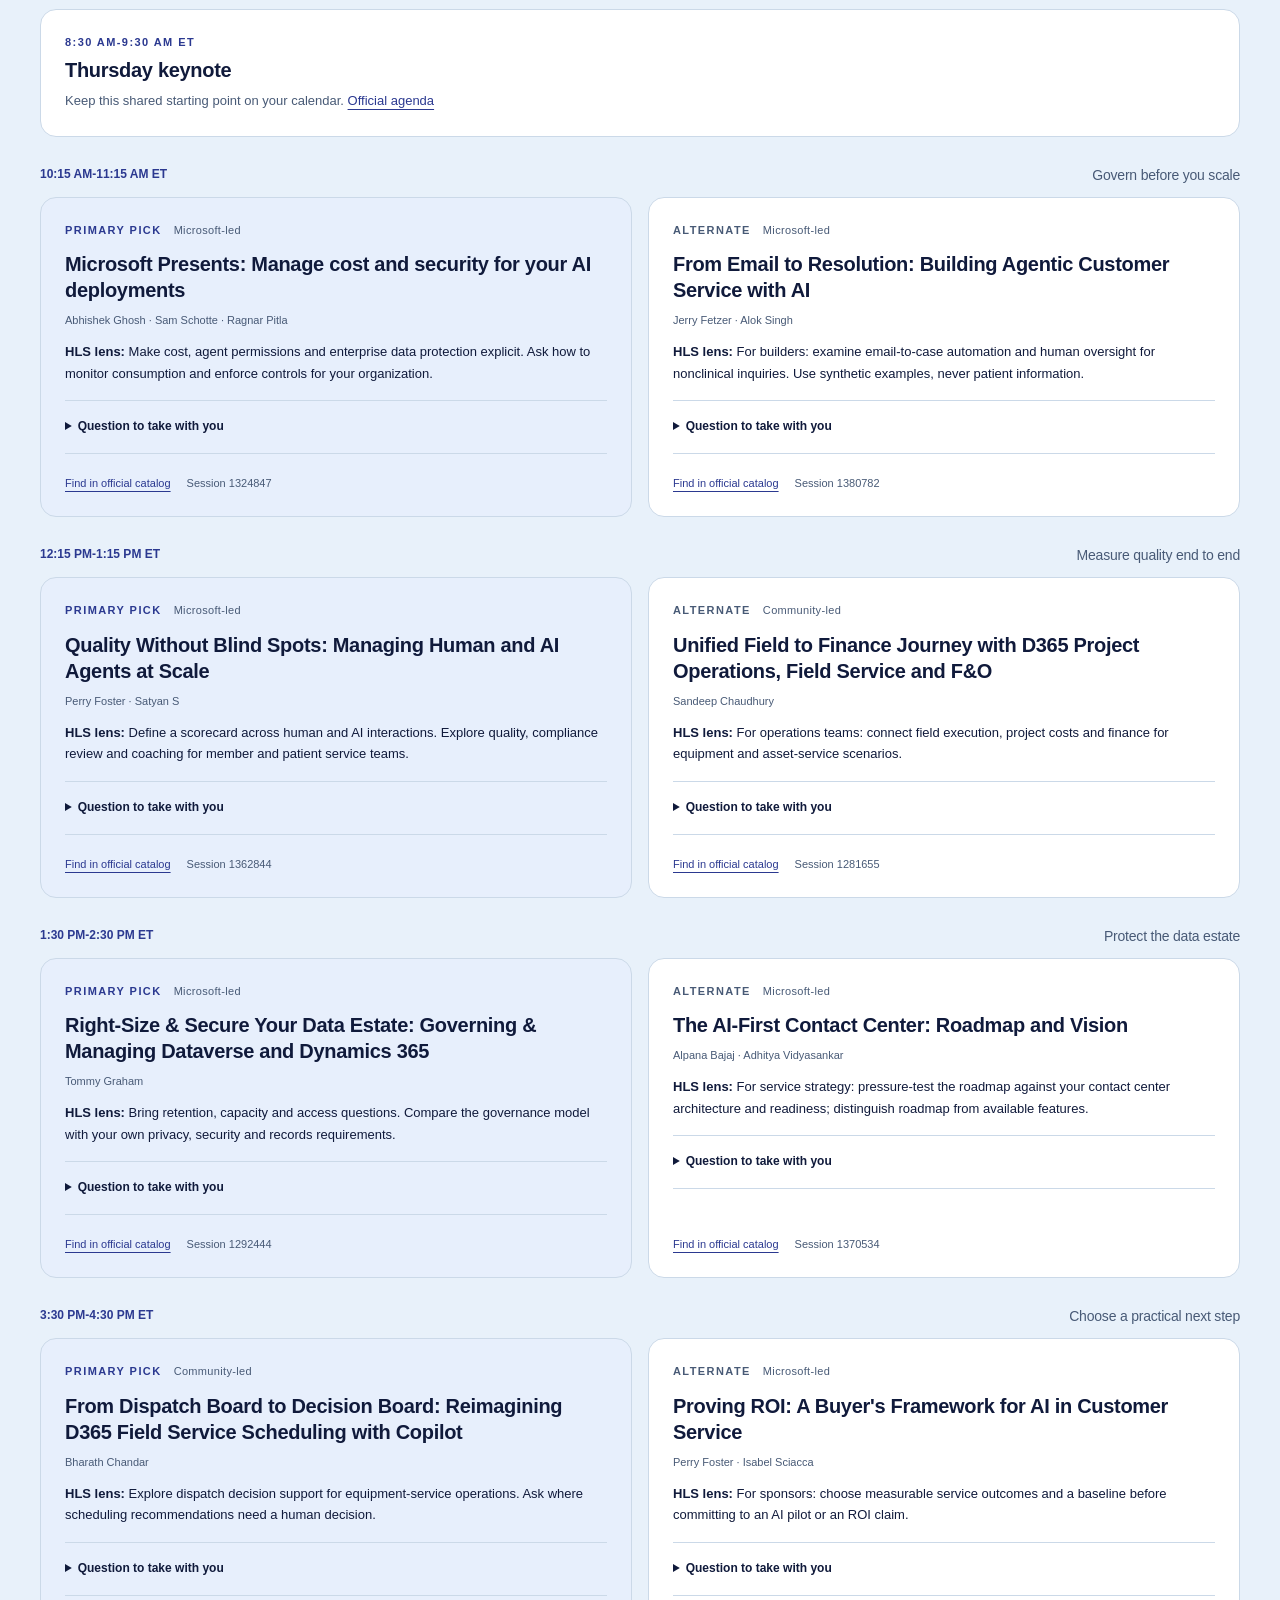
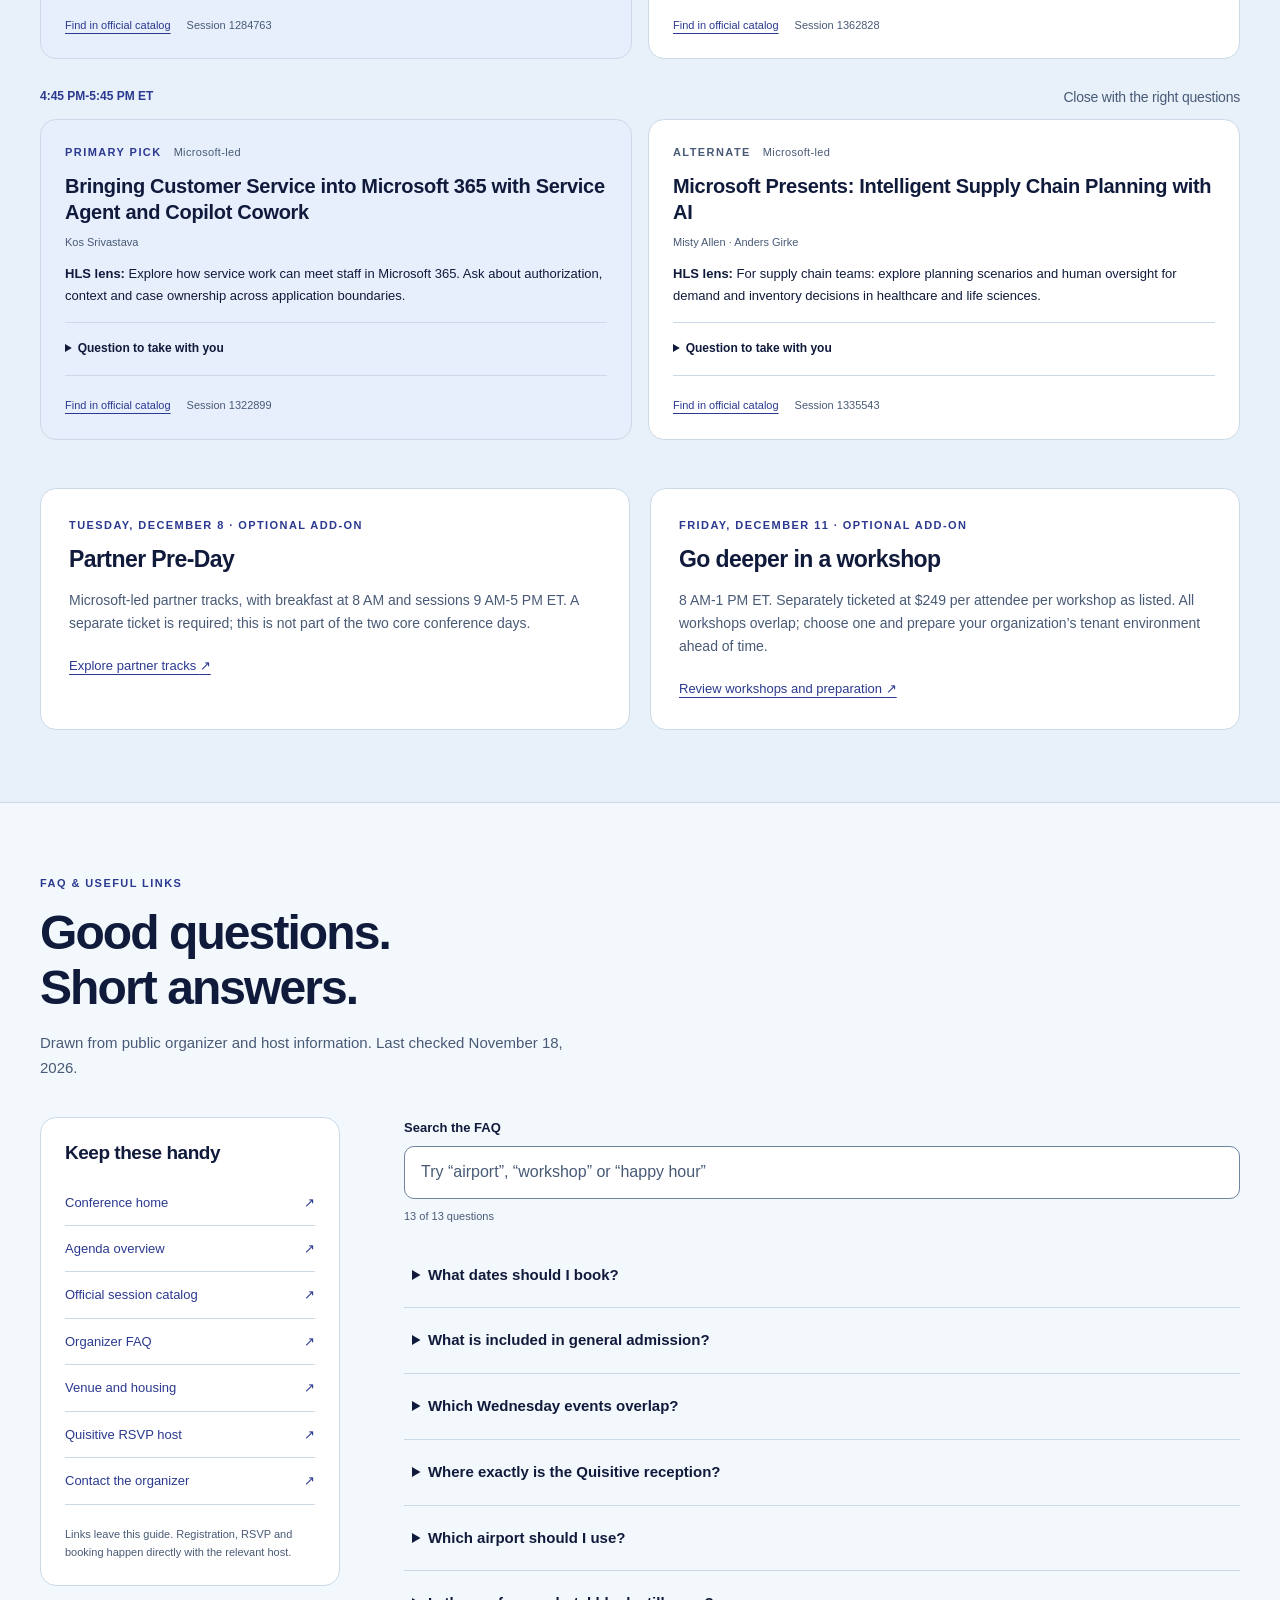
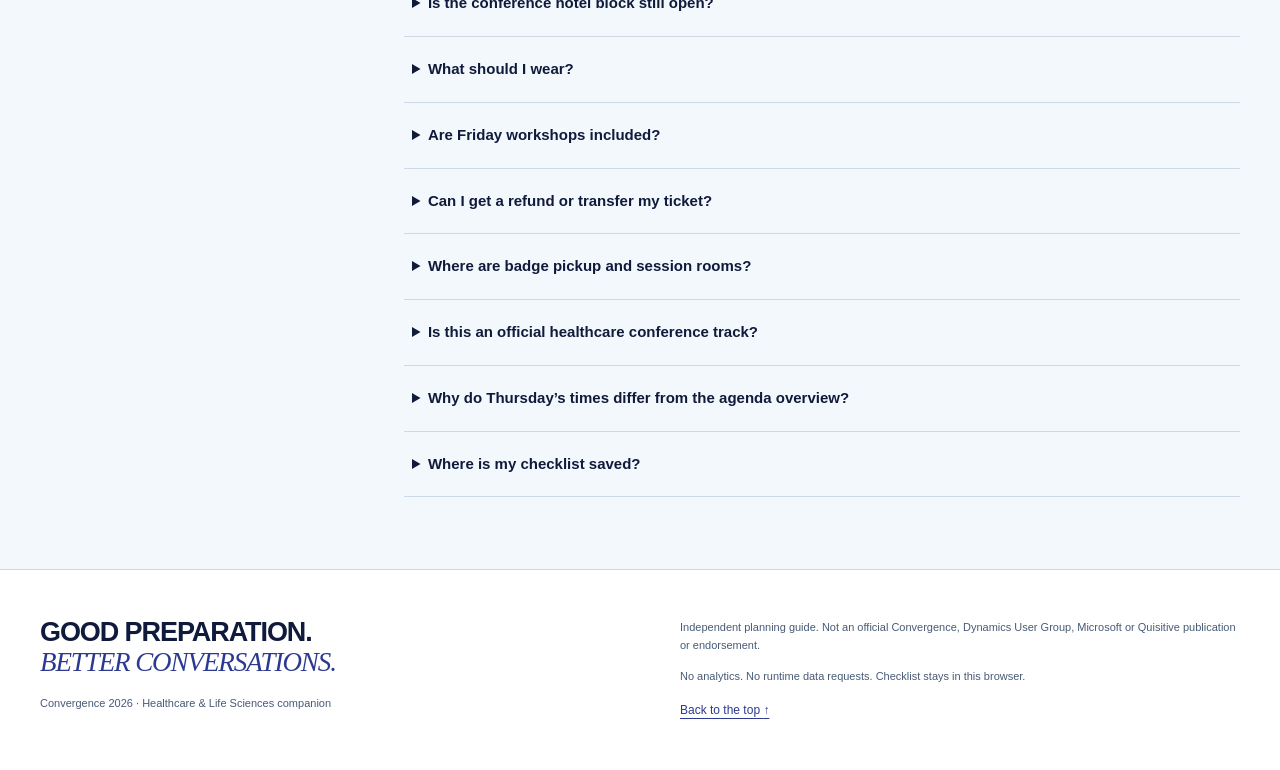
==== commit 9d148c93: "Add BDO Convergence evening event Co-authored-by: Copilot App <223556219+Copilot@users.noreply.githu" ====
--- a/index.html
+++ b/index.html
@@ -58,6 +58,15 @@
   <p class="event-note">The host invitation names Lapis Circle, while other sections name Arkadia Pool. Confirm the final gathering point in your RSVP email.</p>
   <a class="button" href="https://info.quisitive.com/convergence-happy-hour/">Request RSVP with Quisitive <span aria-hidden="true">↗</span></a>
   <p class="event-footnote">Opens the host page and its RSVP form. A request is not confirmed registration.</p>
+</article><article class="card event-card" id="event-bdo-all-aboard" aria-labelledby="event-title-bdo-all-aboard">
+  <p class="eyebrow">Partner event</p>
+  <h3 id="event-title-bdo-all-aboard">ALL ABOARD...GOING NOWHERE: Zero Nautical Miles. Countless Connections.</h3>
+  <p class="event-when">Wednesday, December 9<br><strong>6:00-9:00 PM EST</strong></p>
+  <p class="event-location">The Miami Lady at The Fontainebleau Marina · 45th Street and Collins Avenue, Miami Beach, FL 33140</p>
+  <p class="event-status">Registration available with the organizers</p>
+  <p>A docked-boat gathering for cocktails, conversation and networking during Convergence. The hosts say there is no departure schedule.</p>
+  <a class="button" href="https://insights.bdo.com/EV-2026-12-09-ALLABOARD...GOINGNOWHEREZeroNauticalMiles.CountlessConnections.-_EventRegistrationPage.html">Register with BDO <span aria-hidden="true">↗</span></a>
+  <p class="event-footnote">Source: <a href="https://www.bdo.com/events/all-aboard-going-nowhere-zero-nautical-miles-countless-connections">BDO event details</a>. Checked November 23, 2026.</p>
 </article><article class="card event-card" id="event-welcome" aria-labelledby="event-title-welcome">
   <p class="eyebrow">Official conference event</p>
   <h3 id="event-title-welcome">Welcome Reception</h3>
@@ -65,9 +74,7 @@
   <p class="event-location">Fontainebleau Miami Beach</p>
   <p class="event-status">Included in general admission</p>
   <p>Reconnect, meet Microsoft teams, and get ready for the two core conference days. Check organizer communications for the gathering point.</p>
-  
   <a class="event-info-link" href="https://convergence365.com/agenda-at-a-glance/">View official agenda <span aria-hidden="true">↗</span></a>
-  
 </article><article class="card event-card" id="event-expo" aria-labelledby="event-title-expo">
   <p class="eyebrow">Official conference event</p>
   <h3 id="event-title-expo">Expo Hall Happy Hour</h3>
@@ -75,9 +82,7 @@
   <p class="event-location">Expo Hall · Fontainebleau Miami Beach</p>
   <p class="event-status">Official conference reception</p>
   <p>Continue the conversation after Wednesday’s sessions. This hour in the Expo Hall is distinct from the Quisitive partner reception that follows.</p>
-  
   <a class="event-info-link" href="https://convergence365.com/agenda-at-a-glance/">View official agenda <span aria-hidden="true">↗</span></a>
-  
 </article><article class="card event-card" id="event-hummingbird-pool" aria-labelledby="event-title-hummingbird-pool">
   <p class="eyebrow">Partner event</p>
   <h3 id="event-title-hummingbird-pool">Hummingbird Cabana Pool Party</h3>
@@ -85,7 +90,6 @@
   <p class="event-location">Fontainebleau Miami Beach · 4441 Collins Avenue, Miami Beach, FL</p>
   <p class="event-status">Details and RSVP coming soon</p>
   <p>A poolside gathering with Hummingbird during Convergence. Attendance-list and RSVP details are still being finalized; check the host’s information page for updates.</p>
-  
   <a class="event-info-link" href="https://hummingbirdworks.ai/events/convergence-365-2026">View Hummingbird event information <span aria-hidden="true">↗</span></a>
   <p class="event-footnote">Information page only; no confirmed RSVP link is available.</p>
 </article><article class="card event-card" id="event-women-in-tech" aria-labelledby="event-title-women-in-tech">
@@ -106,10 +110,8 @@
   <p class="event-status">Schedule / invite pending</p>
   <p>This gathering is not publicly verified. Final schedule, location and invitation details have not been confirmed.</p>
   <p class="event-note">No RSVP or registration link is available. If confirmed at this time, it would conflict with the afternoon session slot.</p>
-  
-  
 </article></div>
-  <p class="local-note overlap-note"><strong>Wednesday overlap:</strong> Hummingbird’s 5-8 PM pool party overlaps the official Expo Happy Hour (5-6 PM) and Quisitive’s reception (6-8 PM). Plan your route and confirm each host’s attendance requirements.</p>
+  <p class="local-note overlap-note"><strong>Wednesday overlap:</strong> BDO, Vertex and eftsure’s 6:00-9:00 PM gathering overlaps Quisitive’s reception from 6:00-8:00 PM. Hummingbird’s 5:00-8:00 PM pool party overlaps the official Expo Happy Hour from 5:00-6:00 PM, then overlaps both gatherings from 6:00-8:00 PM. Plan your route and confirm each host’s attendance requirements.</p>
   <p class="local-note">Partner details can change. Information links are not registration links, and a Quisitive RSVP request still needs host confirmation. No event is represented as HLS-exclusive.</p>
 </section>
 <section class="section gameplan-section" id="gameplan" aria-labelledby="gameplan-title"><div class="wrap"><div class="section-heading"><div><p class="eyebrow">Healthcare game plan</p><h2 id="gameplan-title">Two core days.<br>Your own throughline.</h2><p>Service, data, governance and operations, viewed through an HLS lens.</p></div><a class="button secondary" href="https://convergence365.com/sessions/">Explore every session <span aria-hidden="true">↗</span></a></div>
@@ -238,7 +240,7 @@
   <div class="two-col addons"><article class="card"><p class="eyebrow">Tuesday, December 8 · Optional add-on</p><h3>Partner Pre-Day</h3><p>Microsoft-led partner tracks, with breakfast at 8 AM and sessions 9 AM-5 PM ET. A separate ticket is required; this is not part of the two core conference days.</p><a href="https://convergence365.com/partner-pre-day/">Explore partner tracks <span aria-hidden="true">↗</span></a></article><article class="card"><p class="eyebrow">Friday, December 11 · Optional add-on</p><h3>Go deeper in a workshop</h3><p>8 AM-1 PM ET. Separately ticketed at $249 per attendee per workshop as listed. All workshops overlap; choose one and prepare your organization’s tenant environment ahead of time.</p><a href="https://convergence365.com/workshops/">Review workshops and preparation <span aria-hidden="true">↗</span></a></article></div>
 </div></section>
 <section class="section wrap" id="faq" aria-labelledby="faq-title"><div class="section-heading"><div><p class="eyebrow">FAQ &amp; useful links</p><h2 id="faq-title">Good questions.<br>Short answers.</h2><p>Drawn from public organizer and host information. Last checked November 18, 2026.</p></div></div>
-  <div class="faq-layout"><aside class="bookmarks"><h3>Keep these handy</h3><a href="https://convergence365.com/">Conference home <span aria-hidden="true">↗</span></a><a href="https://convergence365.com/agenda-at-a-glance/">Agenda overview <span aria-hidden="true">↗</span></a><a href="https://convergence365.com/sessions/">Official session catalog <span aria-hidden="true">↗</span></a><a href="https://convergence365.com/frequently-asked-questions/">Organizer FAQ <span aria-hidden="true">↗</span></a><a href="https://convergence365.com/venue/">Venue and housing <span aria-hidden="true">↗</span></a><a href="https://info.quisitive.com/convergence-happy-hour/">Quisitive RSVP host <span aria-hidden="true">↗</span></a><a href="mailto:info@dynamicsusergroup.com">Contact the organizer <span aria-hidden="true">↗</span></a><p>Links leave this guide. Registration, RSVP and booking happen directly with the relevant host.</p></aside><div><div class="search-box" id="faq-search-box" hidden><label for="faq-search">Search the FAQ</label><input id="faq-search" type="search" placeholder="Try “airport”, “workshop” or “happy hour”" aria-describedby="faq-results"><p id="faq-results" role="status"></p></div><div id="faq-items"><details class="faq-item"><summary>What dates should I book?</summary><div><p>Convergence runs December 8-11, 2026. The core conference is Wednesday and Thursday, December 9-10. Tuesday has the separately ticketed Partner Pre-Day plus the official Welcome Reception. Friday workshops are add-ons.</p><p><a href="https://convergence365.com/agenda-at-a-glance/">Check the source</a></p></div></details><details class="faq-item"><summary>What is included in general admission?</summary><div><p>The official FAQ includes the Tuesday Welcome Reception, core education sessions and executive roundtables, Expo Hall, Convergence-sponsored receptions, and breakfast, lunch, snacks and beverages on both core days. Partner-hosted events may have their own invitation or RSVP rules.</p><p><a href="https://convergence365.com/frequently-asked-questions/">Check the source</a></p></div></details><details class="faq-item"><summary>Are Wednesday’s two happy hours the same event?</summary><div><p>No. The official Expo Happy Hour is December 9, 5:00-6:00 PM ET. The featured Quisitive partner reception is 6:00-8:00 PM ET, invitation-only, with RSVP confirmation from the host. One does not register you for the other.</p><p><a href="https://info.quisitive.com/convergence-happy-hour/">Check the source</a></p></div></details><details class="faq-item"><summary>Where exactly is the Quisitive reception?</summary><div><p>It is onsite at Fontainebleau Miami Beach. The host page names Lapis Circle in its invitation and Arkadia Pool elsewhere. Confirm the final gathering point in the host’s RSVP email before walking over.</p><p><a href="https://info.quisitive.com/convergence-happy-hour/">Check the source</a></p></div></details><details class="faq-item"><summary>Which airport should I use?</summary><div><p>The conference FAQ recommends Miami International Airport (MIA), about 12 miles away. Fort Lauderdale-Hollywood International Airport (FLL) is an alternative farther away. Allow for Miami traffic rather than treating a drive estimate as a guarantee.</p><p><a href="https://convergence365.com/frequently-asked-questions/">Check the source</a></p></div></details><details class="faq-item"><summary>Is the conference hotel block still open?</summary><div><p>Check the current booking link or call the hotel. The venue page lists conflicting November 6 and November 13, 2026 deadlines, both in the past as of this guide’s review. No active booking deadline or guaranteed rate is represented here.</p><p><a href="https://convergence365.com/venue/">Check the source</a></p></div></details><details class="faq-item"><summary>What should I wear?</summary><div><p>The organizer recommends business casual to professional attire. Our packing suggestion: comfortable shoes and a light layer for indoor sessions.</p><p><a href="https://convergence365.com/frequently-asked-questions/">Check the source</a></p></div></details><details class="faq-item"><summary>Are Friday workshops included?</summary><div><p>No. Microsoft-led workshops run Friday, December 11, 8:00 AM-1:00 PM ET, at $249 per attendee per workshop as currently listed. A separate ticket and a prepared environment in your organization’s tenant are required. Workshops overlap, so choose one.</p><p><a href="https://convergence365.com/workshops/">Check the source</a></p></div></details><details class="faq-item"><summary>Can I get a refund or transfer my ticket?</summary><div><p>The official FAQ says refunds are not available, but tickets can be transferred. Contact info@dynamicsusergroup.com about a possible future-event credit if you cannot attend or transfer.</p><p><a href="https://convergence365.com/frequently-asked-questions/">Check the source</a></p></div></details><details class="faq-item"><summary>Where are badge pickup and session rooms?</summary><div><p>This guide does not publish unverified badge hours or room assignments. Check the latest organizer instructions and official session catalog for current check-in and room information.</p><p><a href="https://convergence365.com/sessions/">Check the source</a></p></div></details><details class="faq-item"><summary>Is this an official healthcare conference track?</summary><div><p>No. This is an independent Healthcare &amp; Life Sciences companion. Session choices and relevance notes are editorial suggestions across the broader Dynamics 365 program, not an organizer-designated track or an assurance of healthcare compliance.</p><p><a href="https://convergence365.com/sessions/">Check the source</a></p></div></details><details class="faq-item"><summary>Why do Thursday’s times differ from the agenda overview?</summary><div><p>The public session catalog snapshot lists the last two Thursday slots at 3:30-4:30 PM and 4:45-5:45 PM ET. The agenda-at-a-glance lists 3:15-4:15 PM and 4:30-5:30 PM. We show the session-level times for our picks and recommend reconfirming them with the organizer.</p><p><a href="https://convergence365.com/agenda-at-a-glance/">Check the source</a></p></div></details><details class="faq-item"><summary>Where is my checklist saved?</summary><div><p>Only in this browser’s local storage, when available. It is not sent to anyone or synced between devices. Private browsing, clearing site data or opening the guide on another origin may reset it. If storage is blocked, the checklist works for the current page visit only.</p></div></details></div><p id="faq-empty" hidden>No matching questions. Try a different word or <a href="mailto:info@dynamicsusergroup.com">contact the organizer</a>.</p></div></div>
+  <div class="faq-layout"><aside class="bookmarks"><h3>Keep these handy</h3><a href="https://convergence365.com/">Conference home <span aria-hidden="true">↗</span></a><a href="https://convergence365.com/agenda-at-a-glance/">Agenda overview <span aria-hidden="true">↗</span></a><a href="https://convergence365.com/sessions/">Official session catalog <span aria-hidden="true">↗</span></a><a href="https://convergence365.com/frequently-asked-questions/">Organizer FAQ <span aria-hidden="true">↗</span></a><a href="https://convergence365.com/venue/">Venue and housing <span aria-hidden="true">↗</span></a><a href="https://info.quisitive.com/convergence-happy-hour/">Quisitive RSVP host <span aria-hidden="true">↗</span></a><a href="mailto:info@dynamicsusergroup.com">Contact the organizer <span aria-hidden="true">↗</span></a><p>Links leave this guide. Registration, RSVP and booking happen directly with the relevant host.</p></aside><div><div class="search-box" id="faq-search-box" hidden><label for="faq-search">Search the FAQ</label><input id="faq-search" type="search" placeholder="Try “airport”, “workshop” or “happy hour”" aria-describedby="faq-results"><p id="faq-results" role="status"></p></div><div id="faq-items"><details class="faq-item"><summary>What dates should I book?</summary><div><p>Convergence runs December 8-11, 2026. The core conference is Wednesday and Thursday, December 9-10. Tuesday has the separately ticketed Partner Pre-Day plus the official Welcome Reception. Friday workshops are add-ons.</p><p><a href="https://convergence365.com/agenda-at-a-glance/">Check the source</a></p></div></details><details class="faq-item"><summary>What is included in general admission?</summary><div><p>The official FAQ includes the Tuesday Welcome Reception, core education sessions and executive roundtables, Expo Hall, Convergence-sponsored receptions, and breakfast, lunch, snacks and beverages on both core days. Partner-hosted events may have their own invitation or RSVP rules.</p><p><a href="https://convergence365.com/frequently-asked-questions/">Check the source</a></p></div></details><details class="faq-item"><summary>Which Wednesday events overlap?</summary><div><p>The official Expo Hall Happy Hour is December 9, 5:00-6:00 PM ET. Hummingbird’s 5:00-8:00 PM pool party overlaps it. Quisitive’s invitation-only reception is 6:00-8:00 PM ET and needs host confirmation. BDO, Vertex and eftsure list a docked event aboard The Miami Lady from 6:00-9:00 PM EST, overlapping Quisitive and Hummingbird from 6:00-8:00 PM. Check each host’s registration or RSVP requirements.</p><p><a href="https://www.bdo.com/events/all-aboard-going-nowhere-zero-nautical-miles-countless-connections">Check the source</a></p></div></details><details class="faq-item"><summary>Where exactly is the Quisitive reception?</summary><div><p>It is onsite at Fontainebleau Miami Beach. The host page names Lapis Circle in its invitation and Arkadia Pool elsewhere. Confirm the final gathering point in the host’s RSVP email before walking over.</p><p><a href="https://info.quisitive.com/convergence-happy-hour/">Check the source</a></p></div></details><details class="faq-item"><summary>Which airport should I use?</summary><div><p>The conference FAQ recommends Miami International Airport (MIA), about 12 miles away. Fort Lauderdale-Hollywood International Airport (FLL) is an alternative farther away. Allow for Miami traffic rather than treating a drive estimate as a guarantee.</p><p><a href="https://convergence365.com/frequently-asked-questions/">Check the source</a></p></div></details><details class="faq-item"><summary>Is the conference hotel block still open?</summary><div><p>Check the current booking link or call the hotel. The venue page lists conflicting November 6 and November 13, 2026 deadlines, both in the past as of this guide’s review. No active booking deadline or guaranteed rate is represented here.</p><p><a href="https://convergence365.com/venue/">Check the source</a></p></div></details><details class="faq-item"><summary>What should I wear?</summary><div><p>The organizer recommends business casual to professional attire. Our packing suggestion: comfortable shoes and a light layer for indoor sessions.</p><p><a href="https://convergence365.com/frequently-asked-questions/">Check the source</a></p></div></details><details class="faq-item"><summary>Are Friday workshops included?</summary><div><p>No. Microsoft-led workshops run Friday, December 11, 8:00 AM-1:00 PM ET, at $249 per attendee per workshop as currently listed. A separate ticket and a prepared environment in your organization’s tenant are required. Workshops overlap, so choose one.</p><p><a href="https://convergence365.com/workshops/">Check the source</a></p></div></details><details class="faq-item"><summary>Can I get a refund or transfer my ticket?</summary><div><p>The official FAQ says refunds are not available, but tickets can be transferred. Contact info@dynamicsusergroup.com about a possible future-event credit if you cannot attend or transfer.</p><p><a href="https://convergence365.com/frequently-asked-questions/">Check the source</a></p></div></details><details class="faq-item"><summary>Where are badge pickup and session rooms?</summary><div><p>This guide does not publish unverified badge hours or room assignments. Check the latest organizer instructions and official session catalog for current check-in and room information.</p><p><a href="https://convergence365.com/sessions/">Check the source</a></p></div></details><details class="faq-item"><summary>Is this an official healthcare conference track?</summary><div><p>No. This is an independent Healthcare &amp; Life Sciences companion. Session choices and relevance notes are editorial suggestions across the broader Dynamics 365 program, not an organizer-designated track or an assurance of healthcare compliance.</p><p><a href="https://convergence365.com/sessions/">Check the source</a></p></div></details><details class="faq-item"><summary>Why do Thursday’s times differ from the agenda overview?</summary><div><p>The public session catalog snapshot lists the last two Thursday slots at 3:30-4:30 PM and 4:45-5:45 PM ET. The agenda-at-a-glance lists 3:15-4:15 PM and 4:30-5:30 PM. We show the session-level times for our picks and recommend reconfirming them with the organizer.</p><p><a href="https://convergence365.com/agenda-at-a-glance/">Check the source</a></p></div></details><details class="faq-item"><summary>Where is my checklist saved?</summary><div><p>Only in this browser’s local storage, when available. It is not sent to anyone or synced between devices. Private browsing, clearing site data or opening the guide on another origin may reset it. If storage is blocked, the checklist works for the current page visit only.</p></div></details></div><p id="faq-empty" hidden>No matching questions. Try a different word or <a href="mailto:info@dynamicsusergroup.com">contact the organizer</a>.</p></div></div>
 </section>
 </main>
 <footer><div class="wrap footer-inner"><div><p class="brand-text">GOOD PREPARATION.<br><em>BETTER CONVERSATIONS.</em></p><p>Convergence 2026 · Healthcare &amp; Life Sciences companion</p></div><div><p>Independent planning guide. Not an official Convergence, Dynamics User Group, Microsoft or Quisitive publication or endorsement.</p><p>No analytics. No runtime data requests. Checklist stays in this browser.</p><a href="#start">Back to the top <span aria-hidden="true">↑</span></a></div></div></footer>
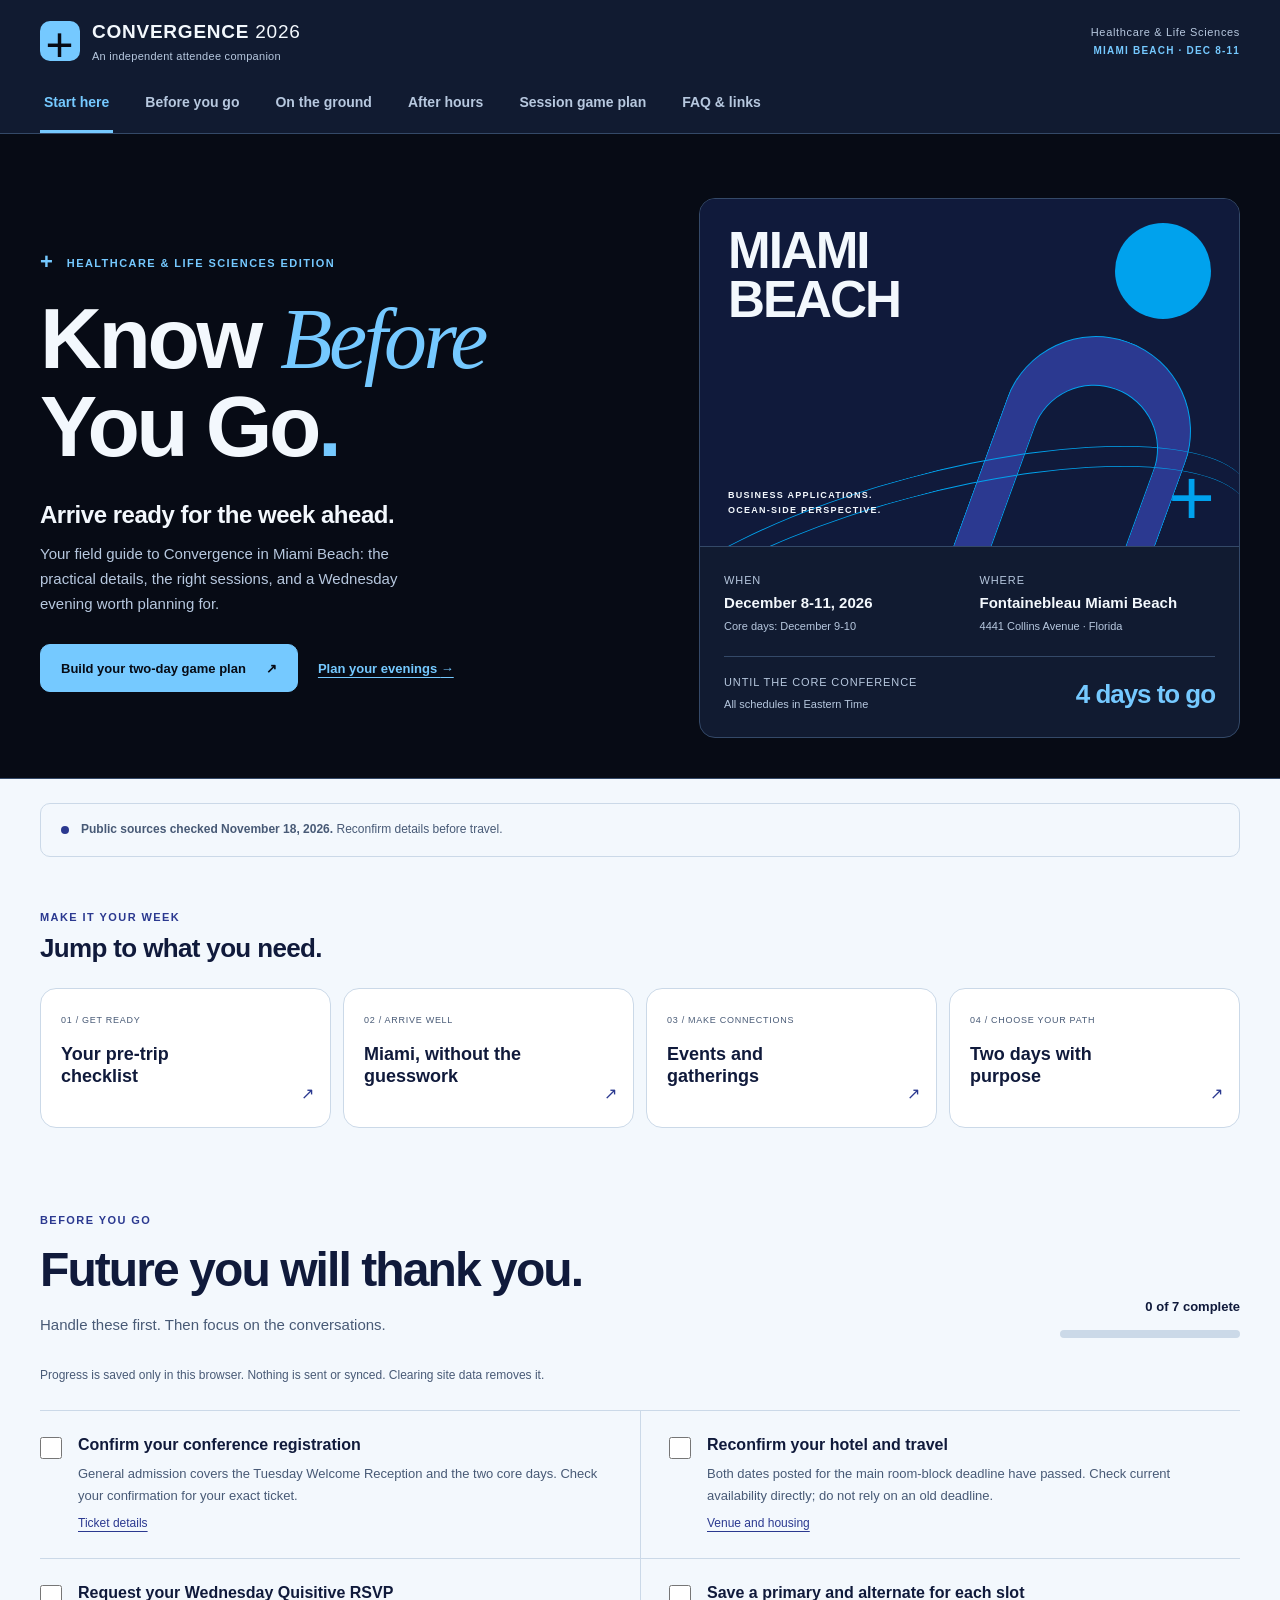
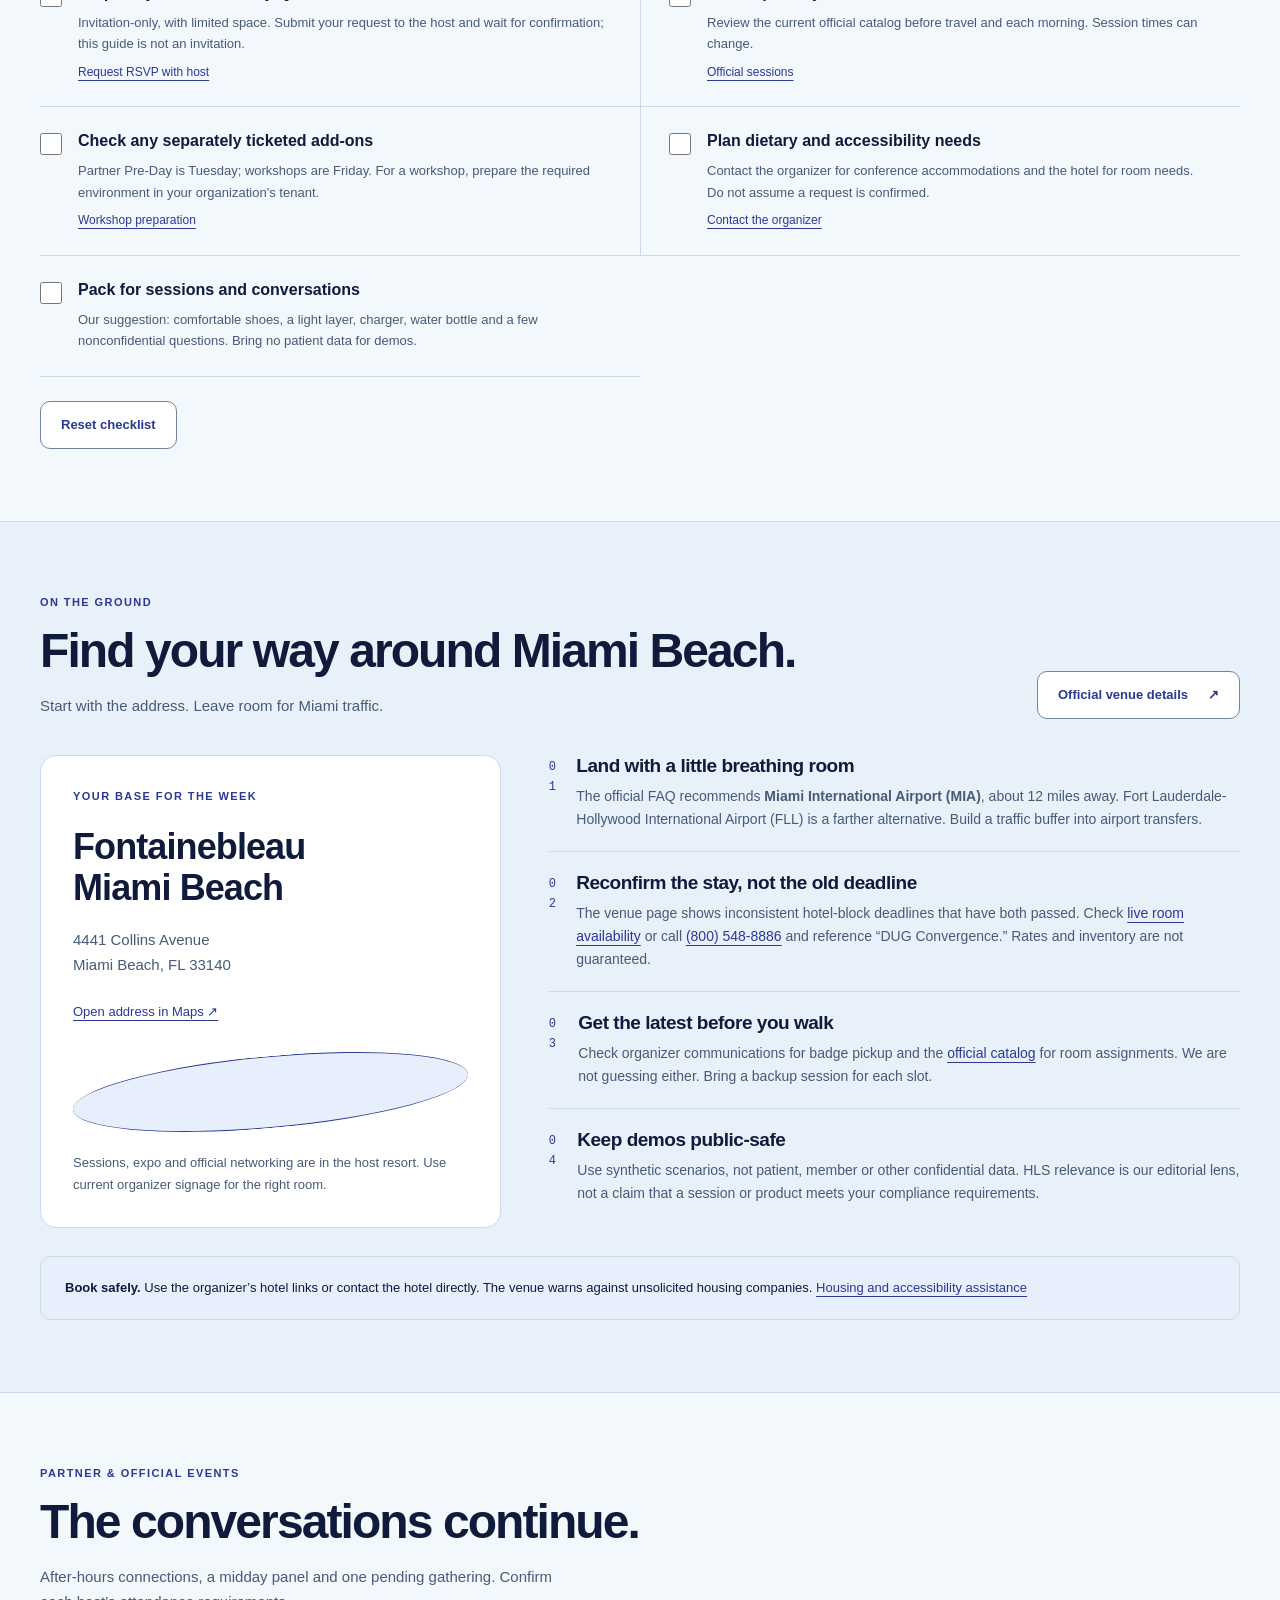
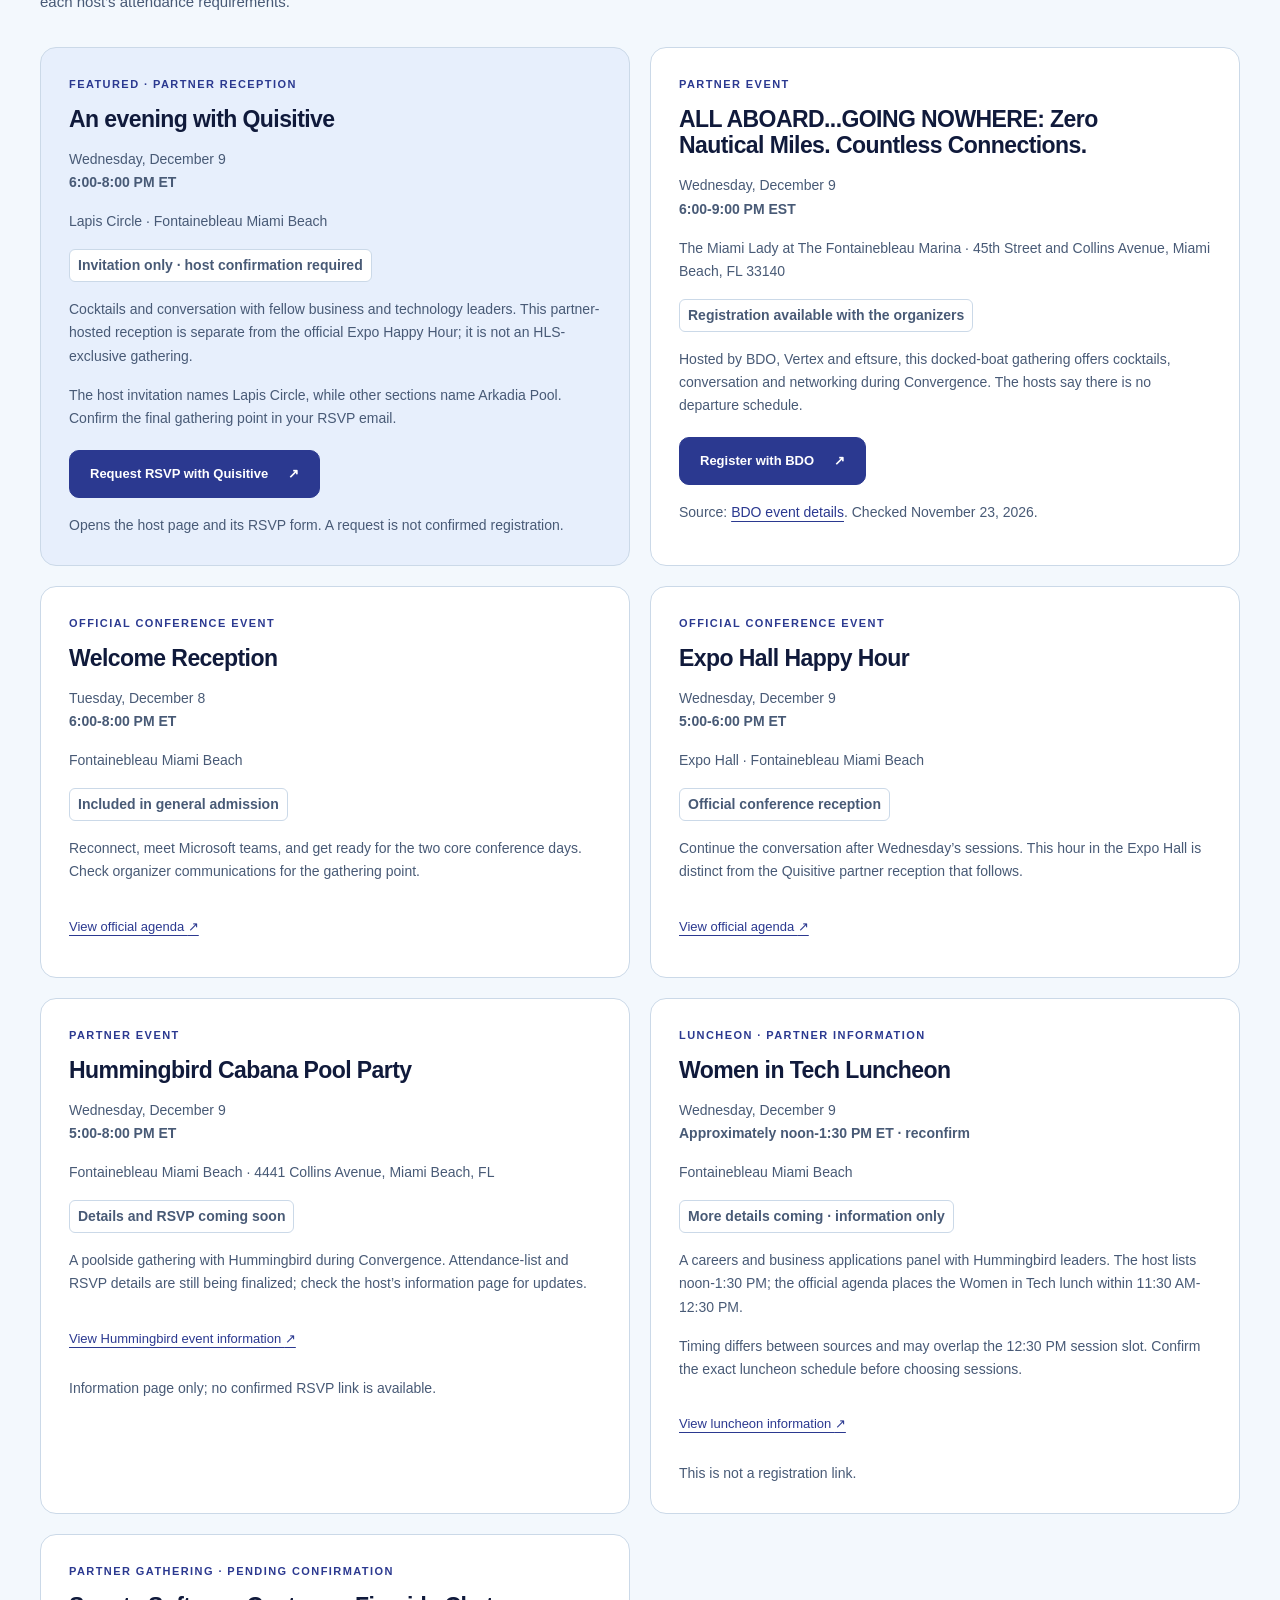
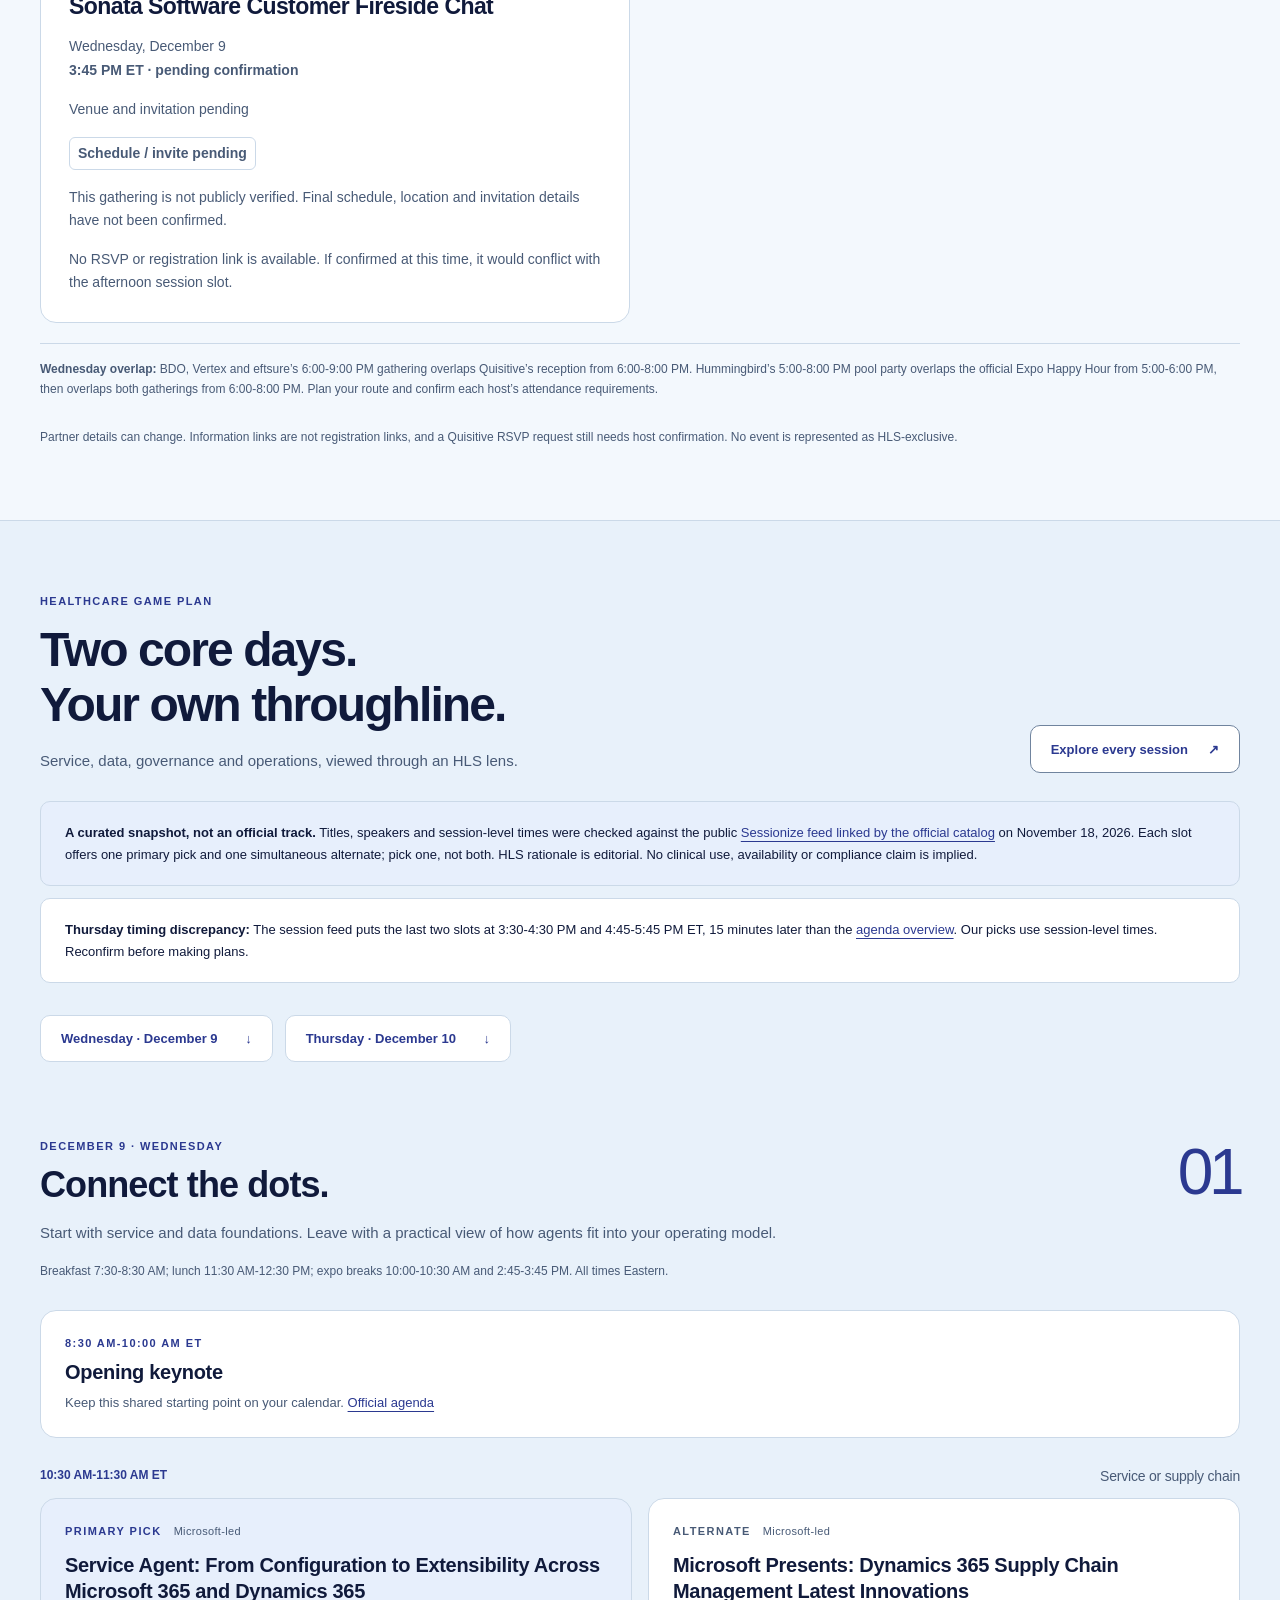
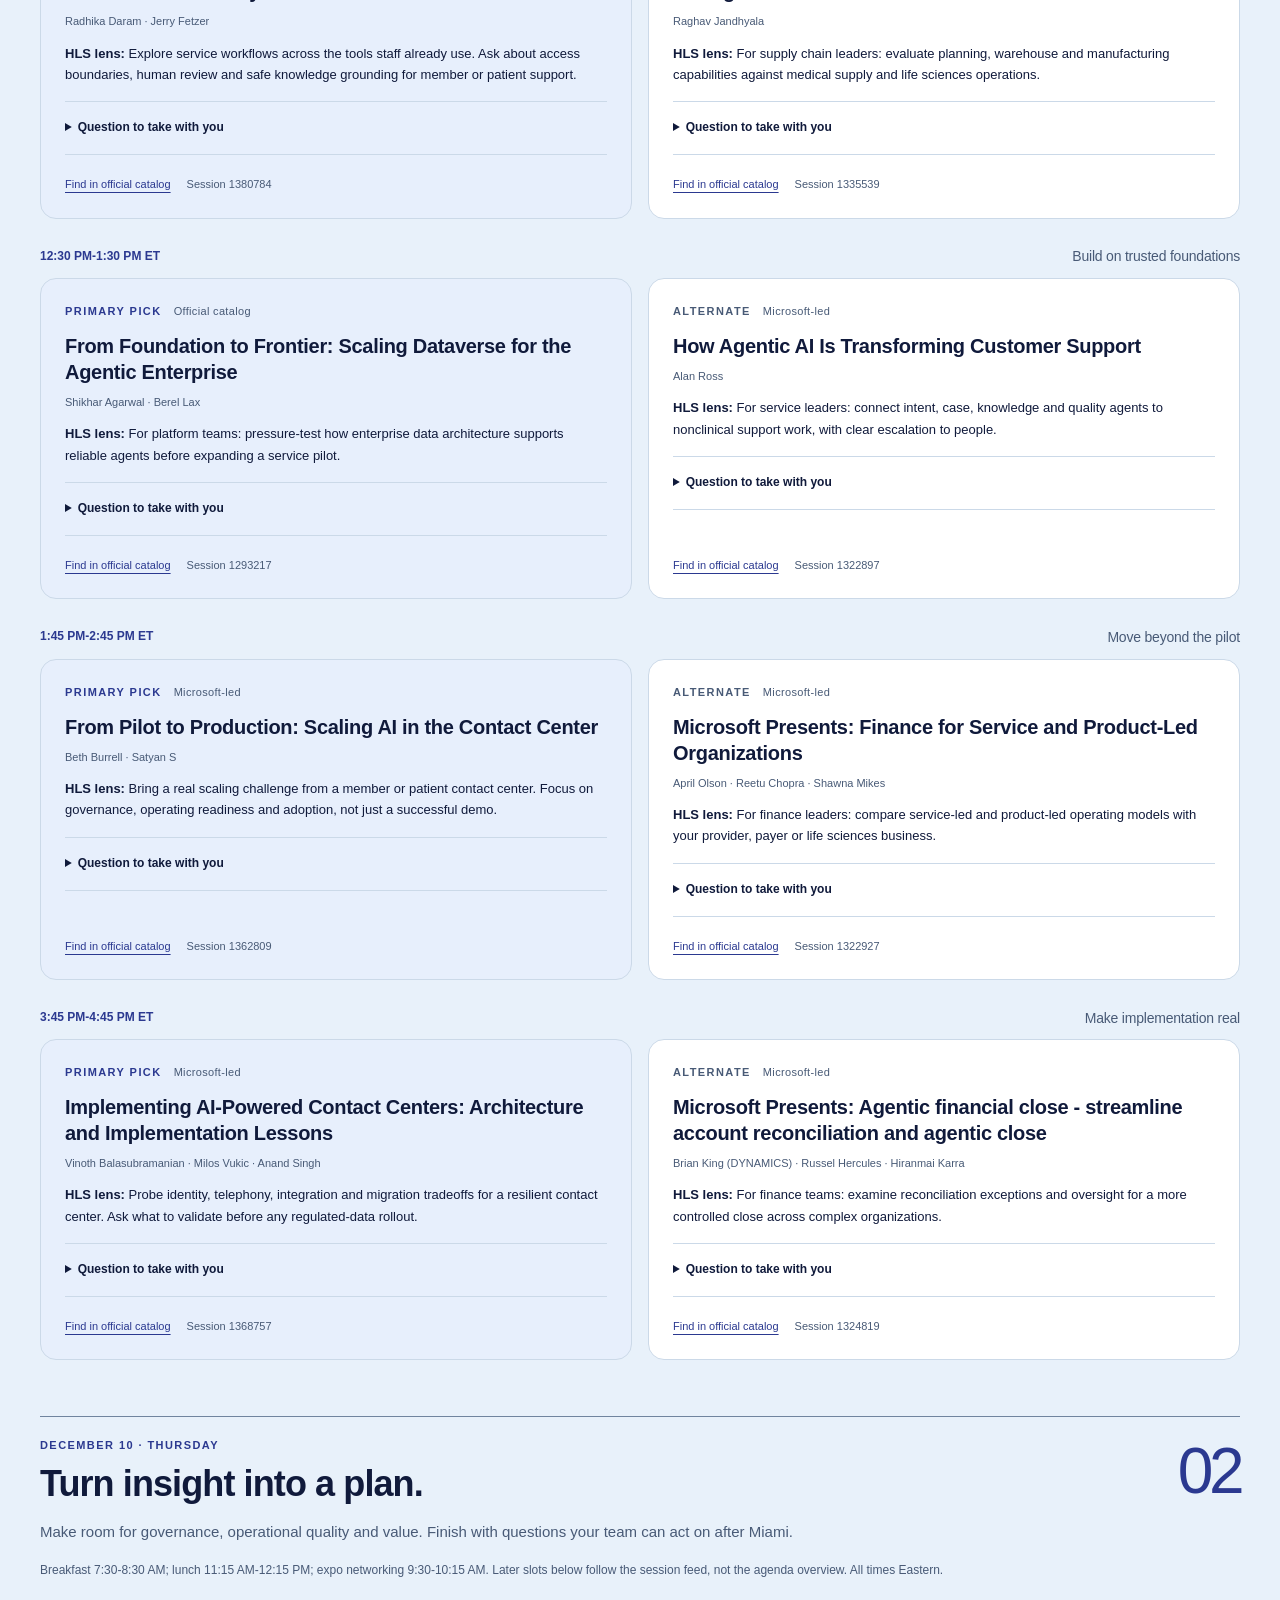
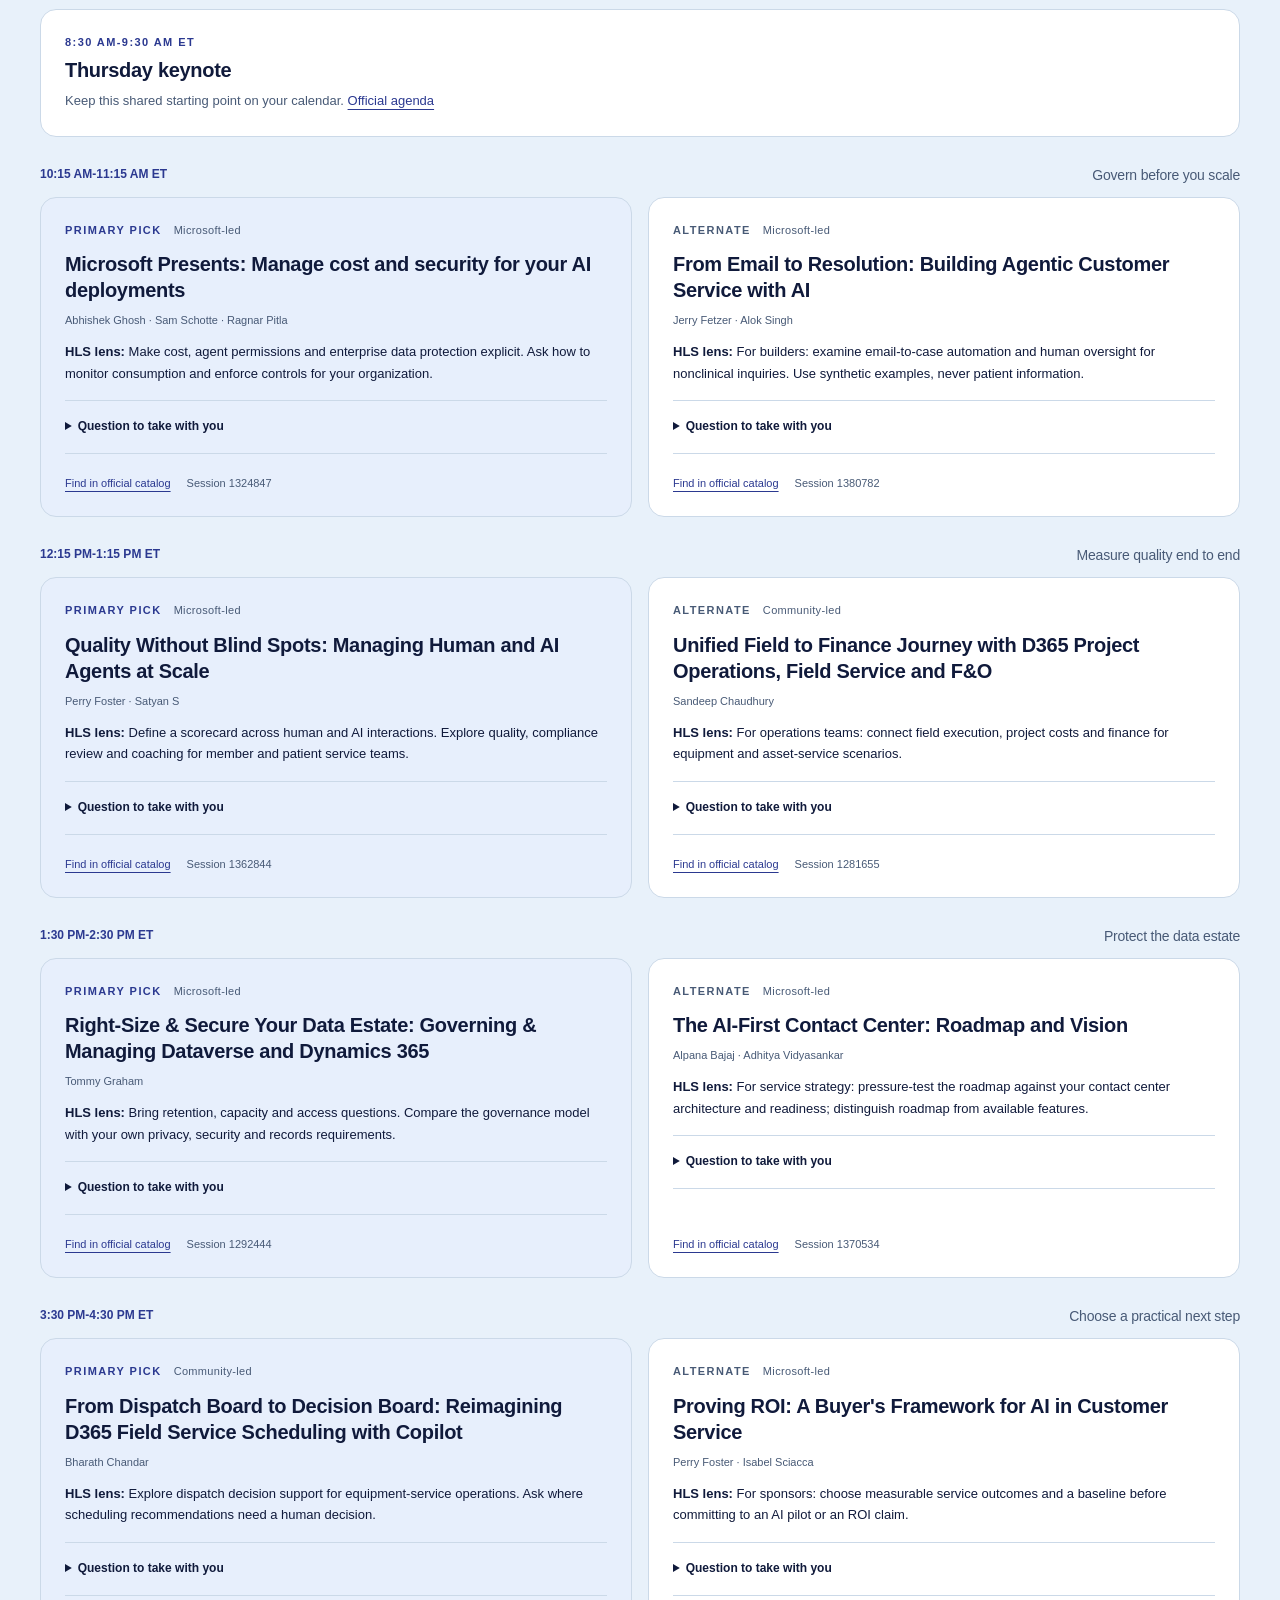
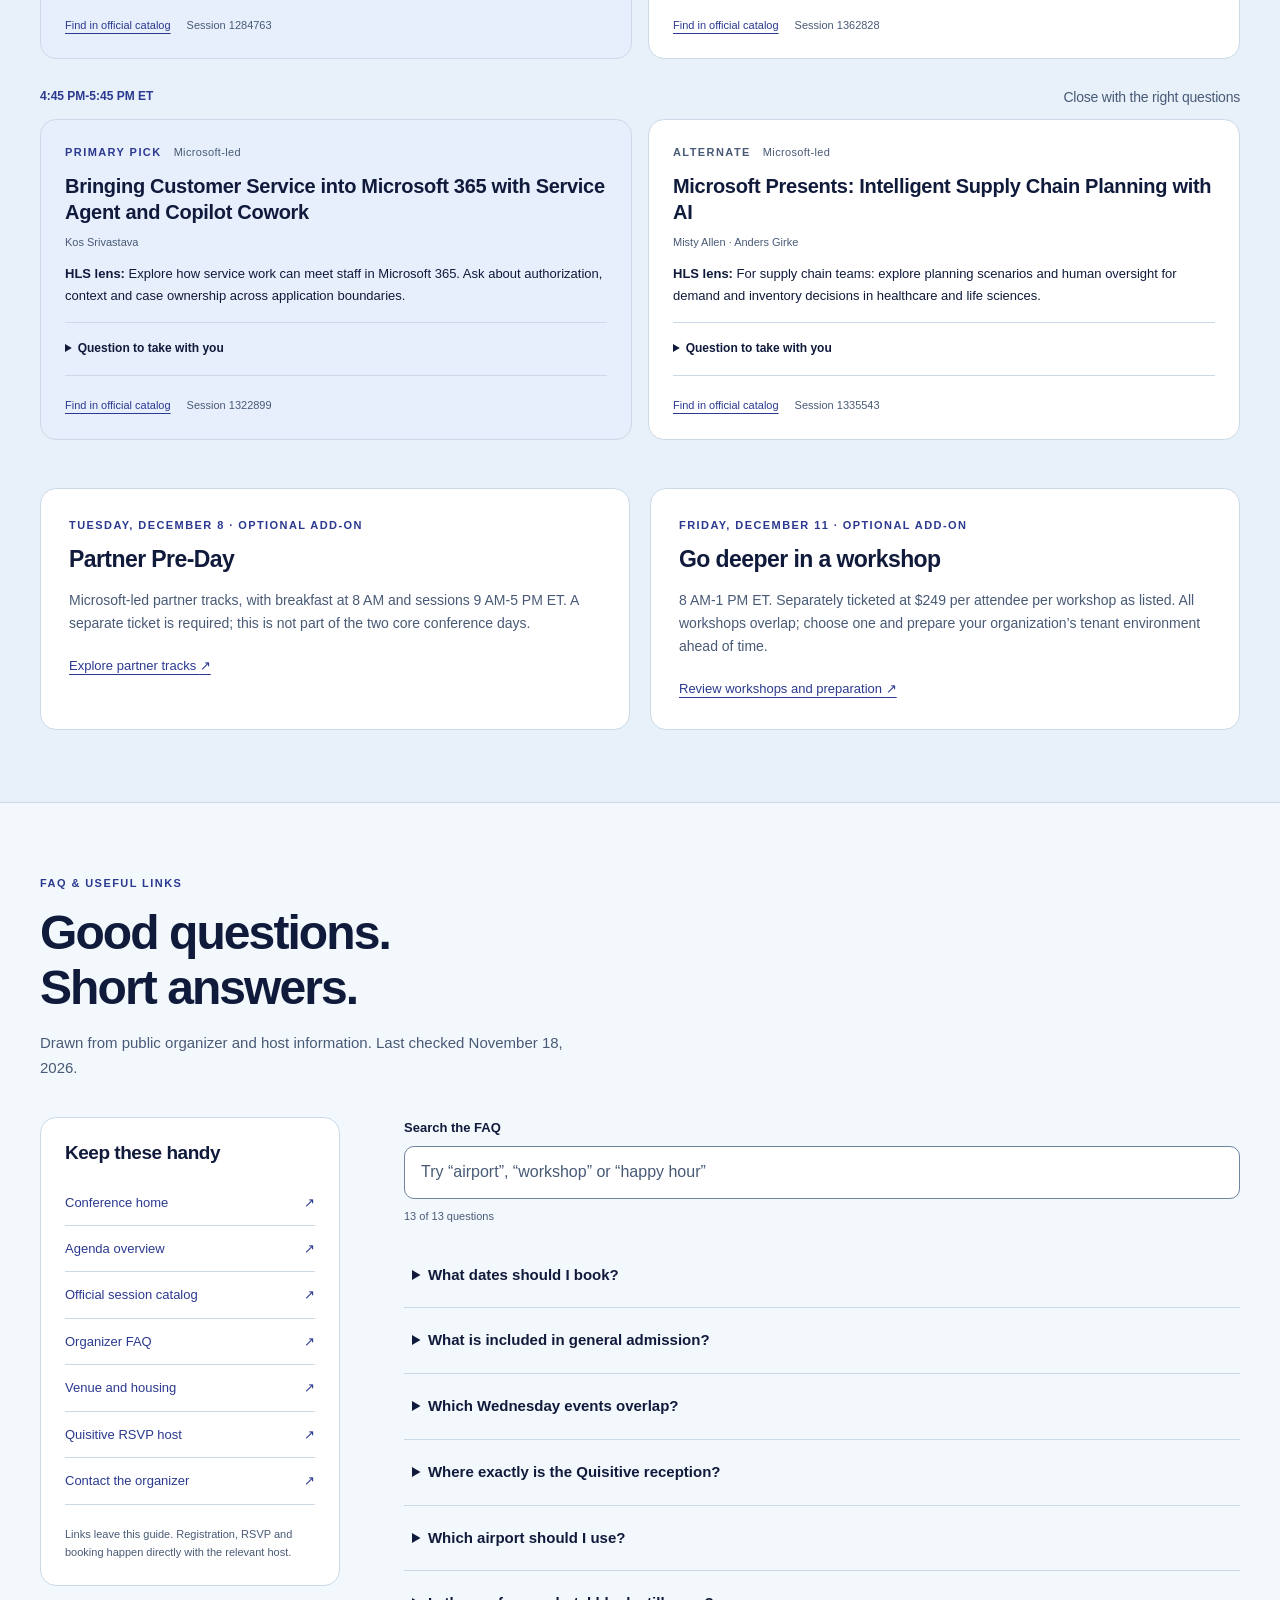
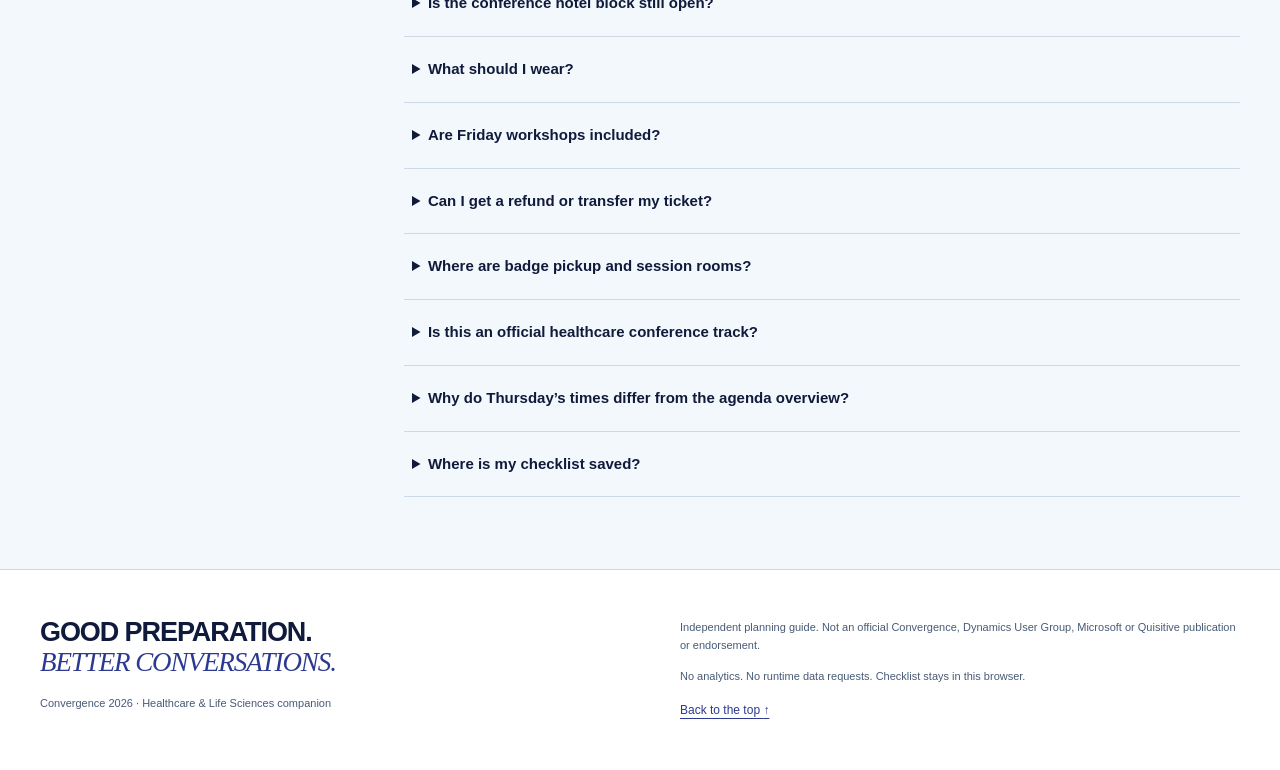
==== commit 5eb2ffee: "Show the BDO event hosts in the guide Co-authored-by: Copilot App <223556219+Copilot@users.noreply.g" ====
--- a/index.html
+++ b/index.html
@@ -64,7 +64,7 @@
   <p class="event-when">Wednesday, December 9<br><strong>6:00-9:00 PM EST</strong></p>
   <p class="event-location">The Miami Lady at The Fontainebleau Marina · 45th Street and Collins Avenue, Miami Beach, FL 33140</p>
   <p class="event-status">Registration available with the organizers</p>
-  <p>A docked-boat gathering for cocktails, conversation and networking during Convergence. The hosts say there is no departure schedule.</p>
+  <p>Hosted by BDO, Vertex and eftsure, this docked-boat gathering offers cocktails, conversation and networking during Convergence. The hosts say there is no departure schedule.</p>
   <a class="button" href="https://insights.bdo.com/EV-2026-12-09-ALLABOARD...GOINGNOWHEREZeroNauticalMiles.CountlessConnections.-_EventRegistrationPage.html">Register with BDO <span aria-hidden="true">↗</span></a>
   <p class="event-footnote">Source: <a href="https://www.bdo.com/events/all-aboard-going-nowhere-zero-nautical-miles-countless-connections">BDO event details</a>. Checked November 23, 2026.</p>
 </article><article class="card event-card" id="event-welcome" aria-labelledby="event-title-welcome">
